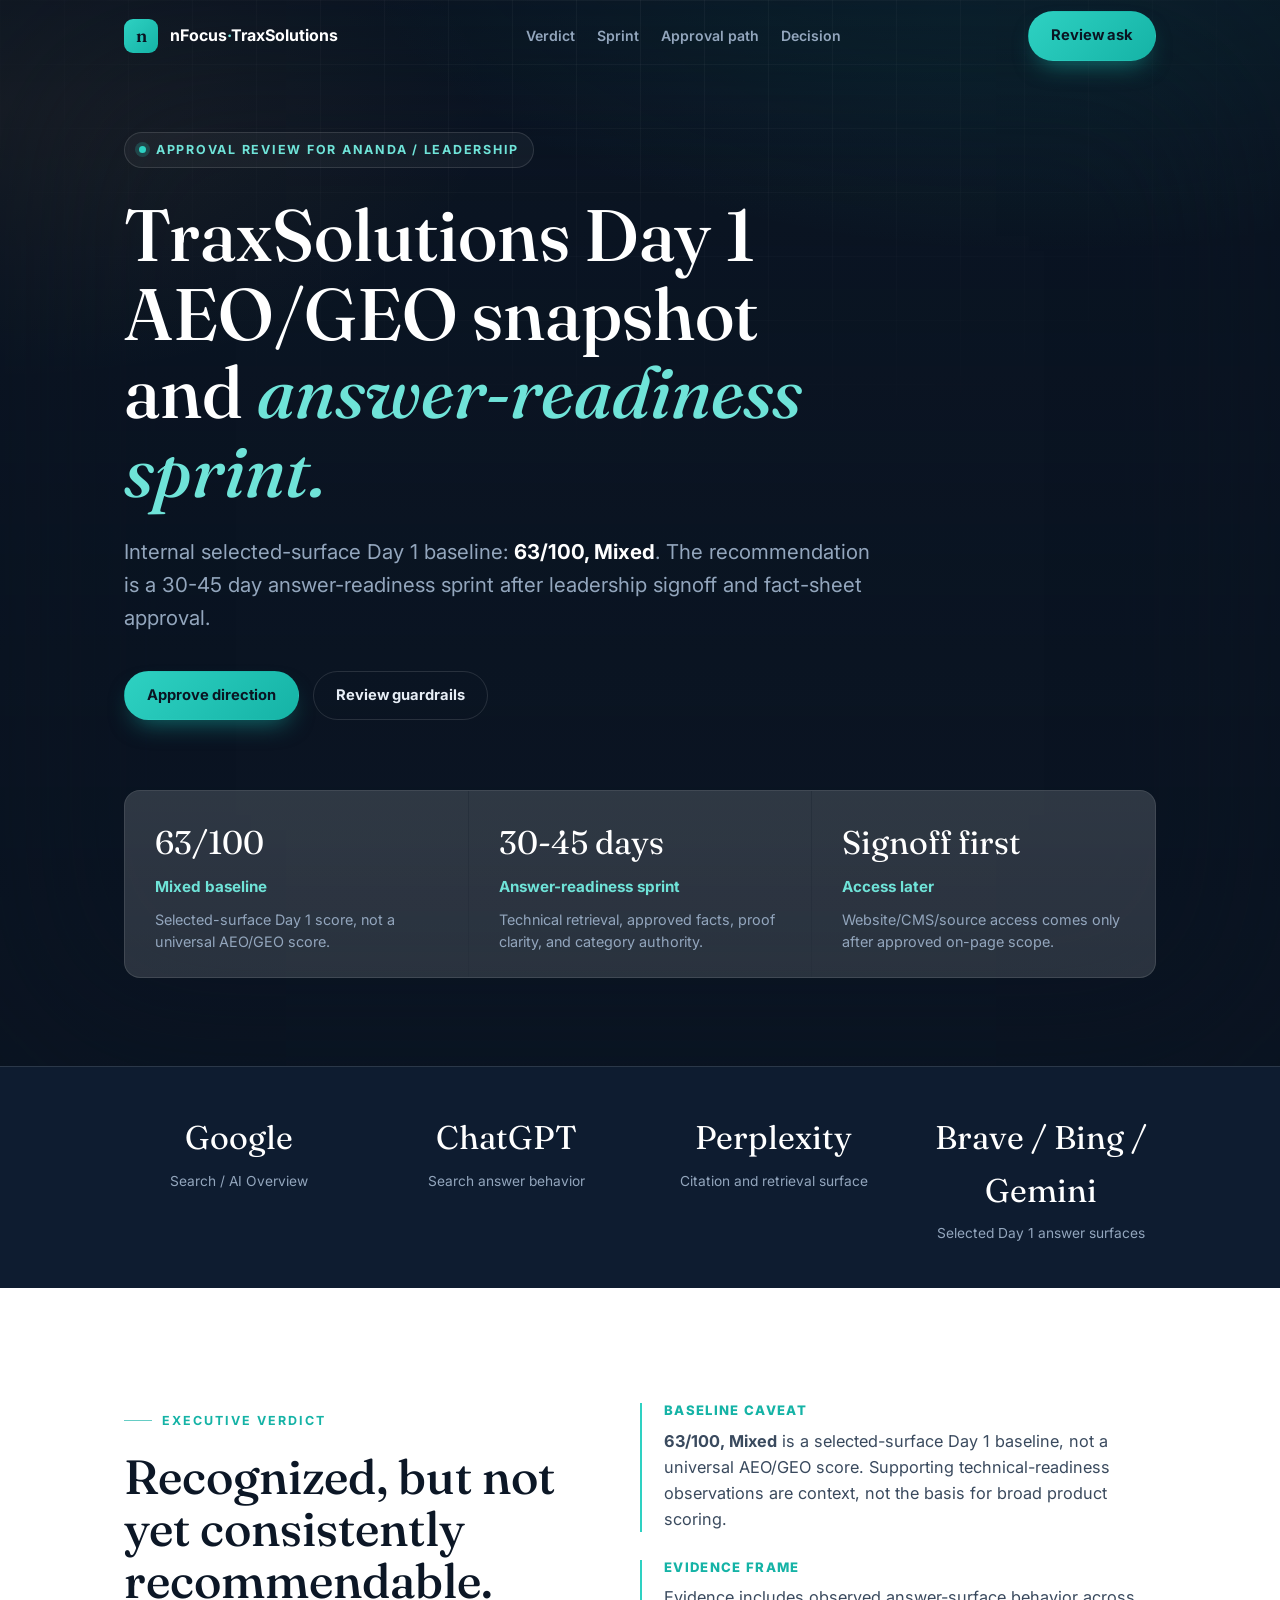
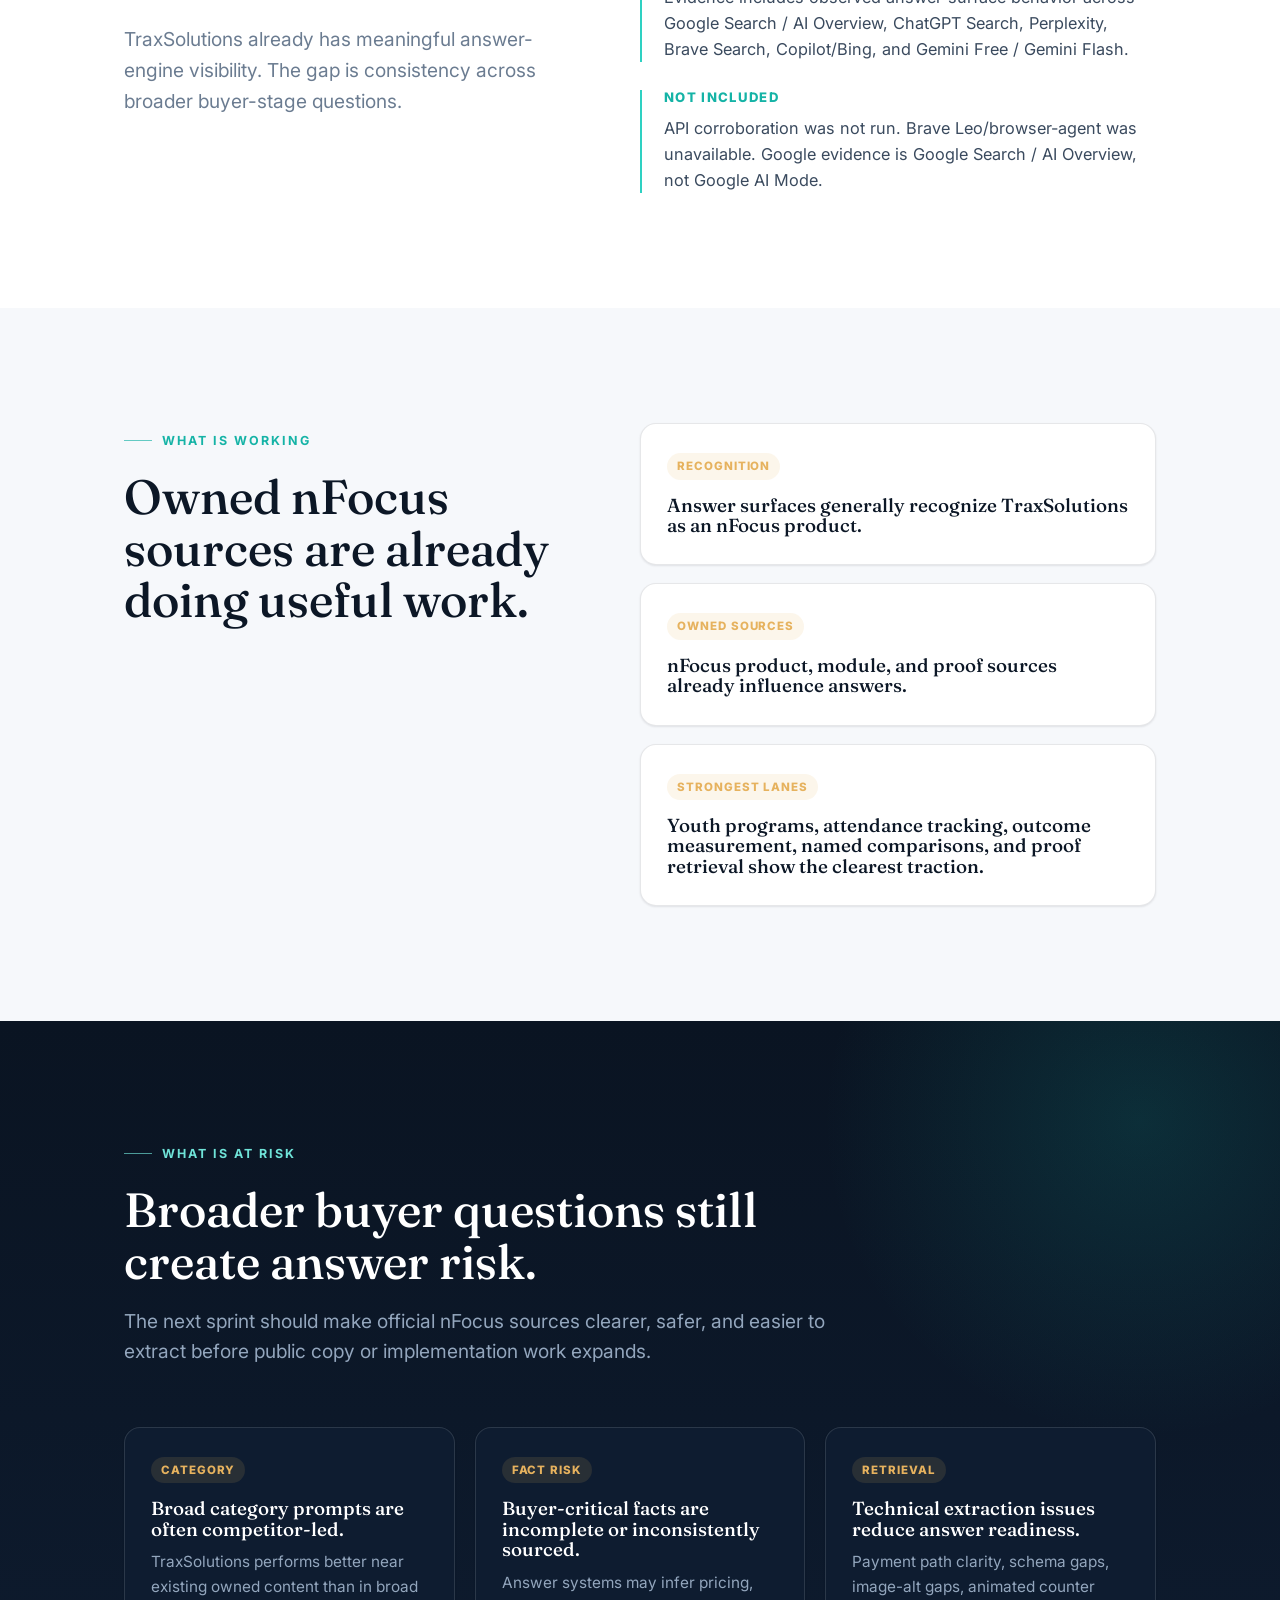
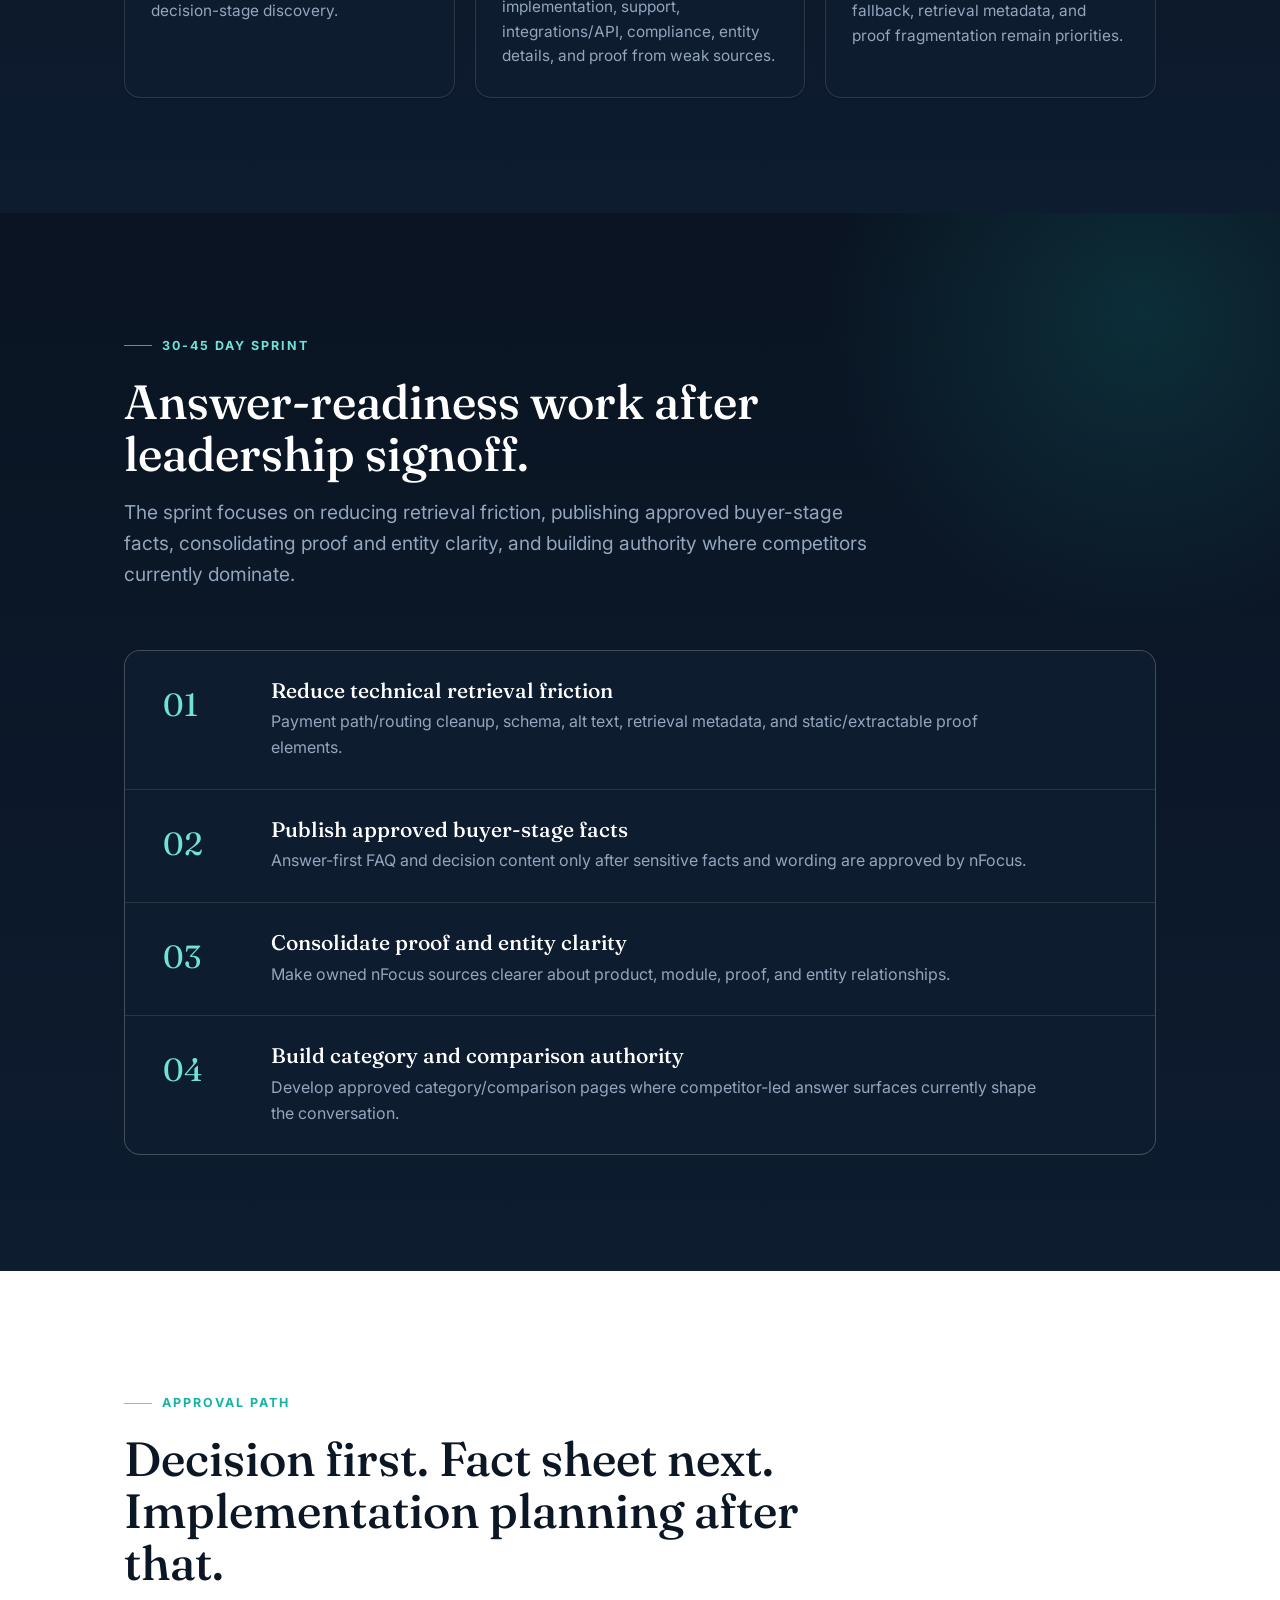
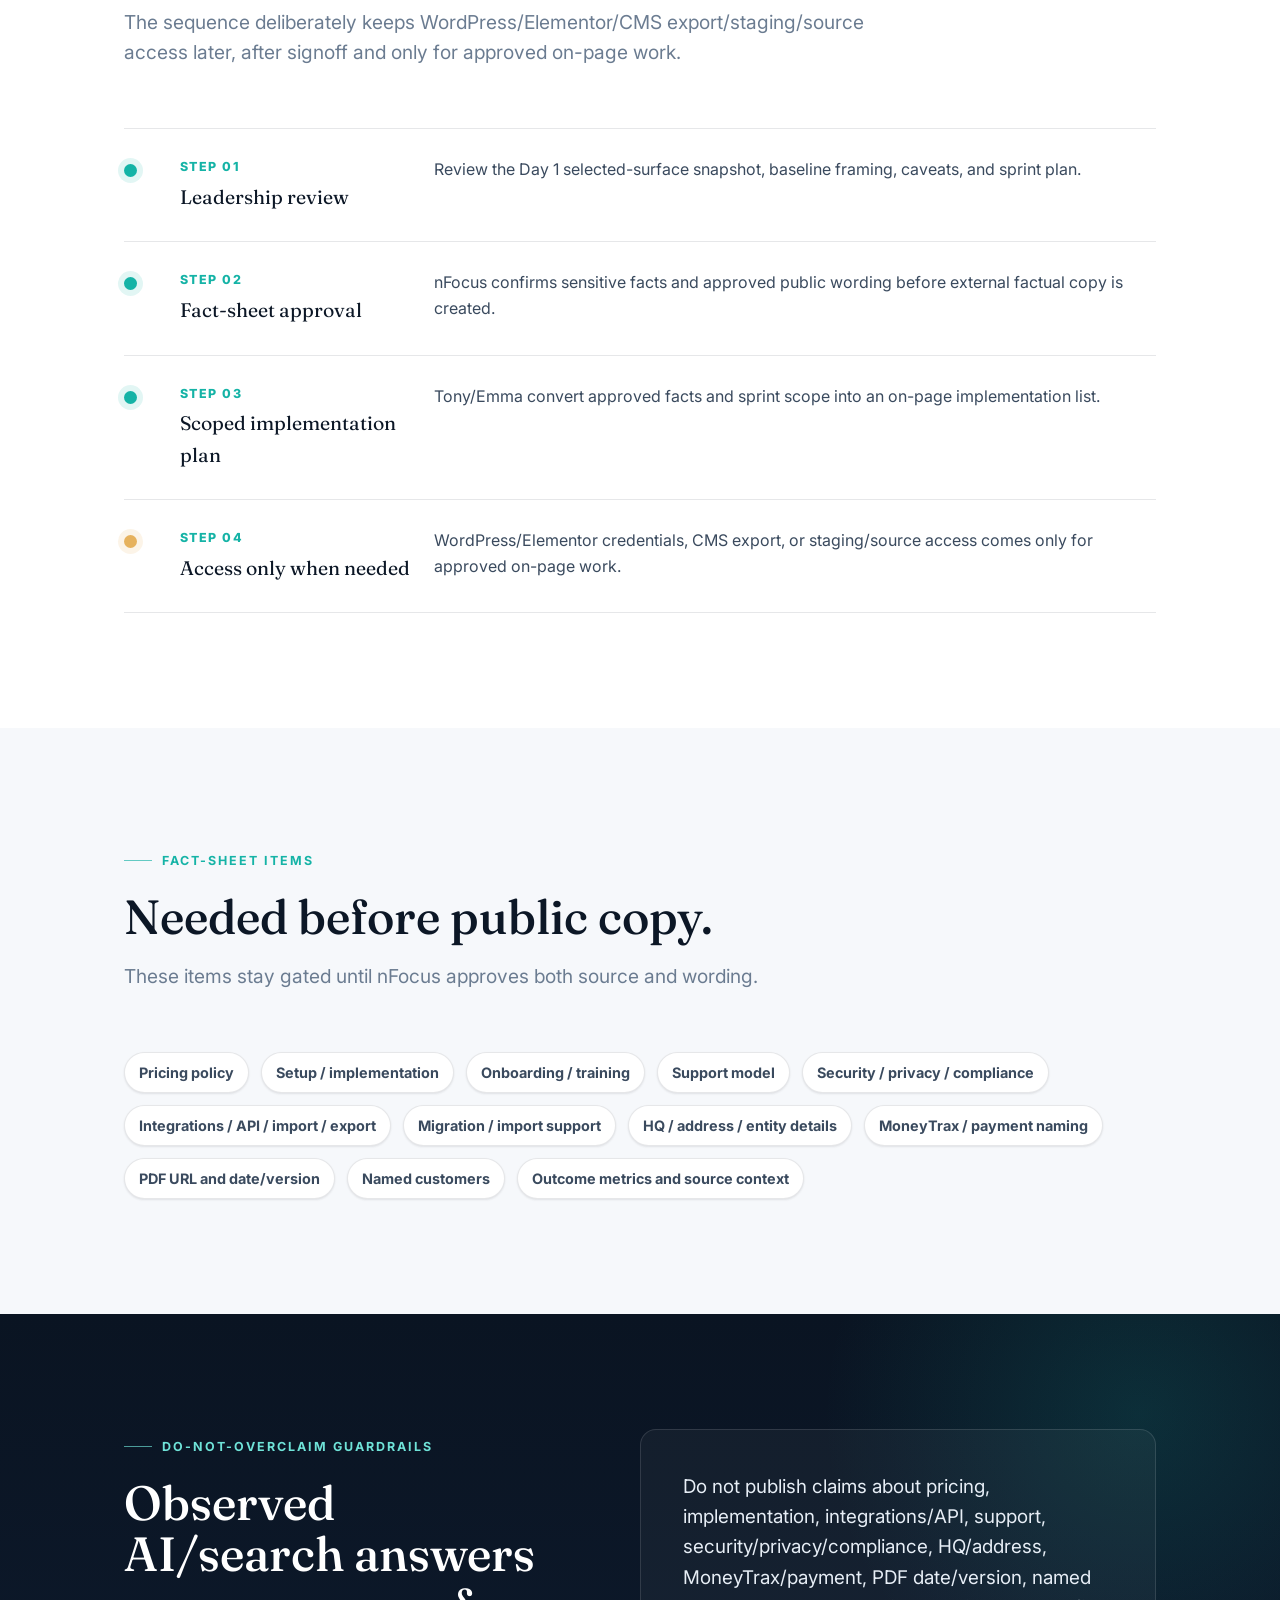
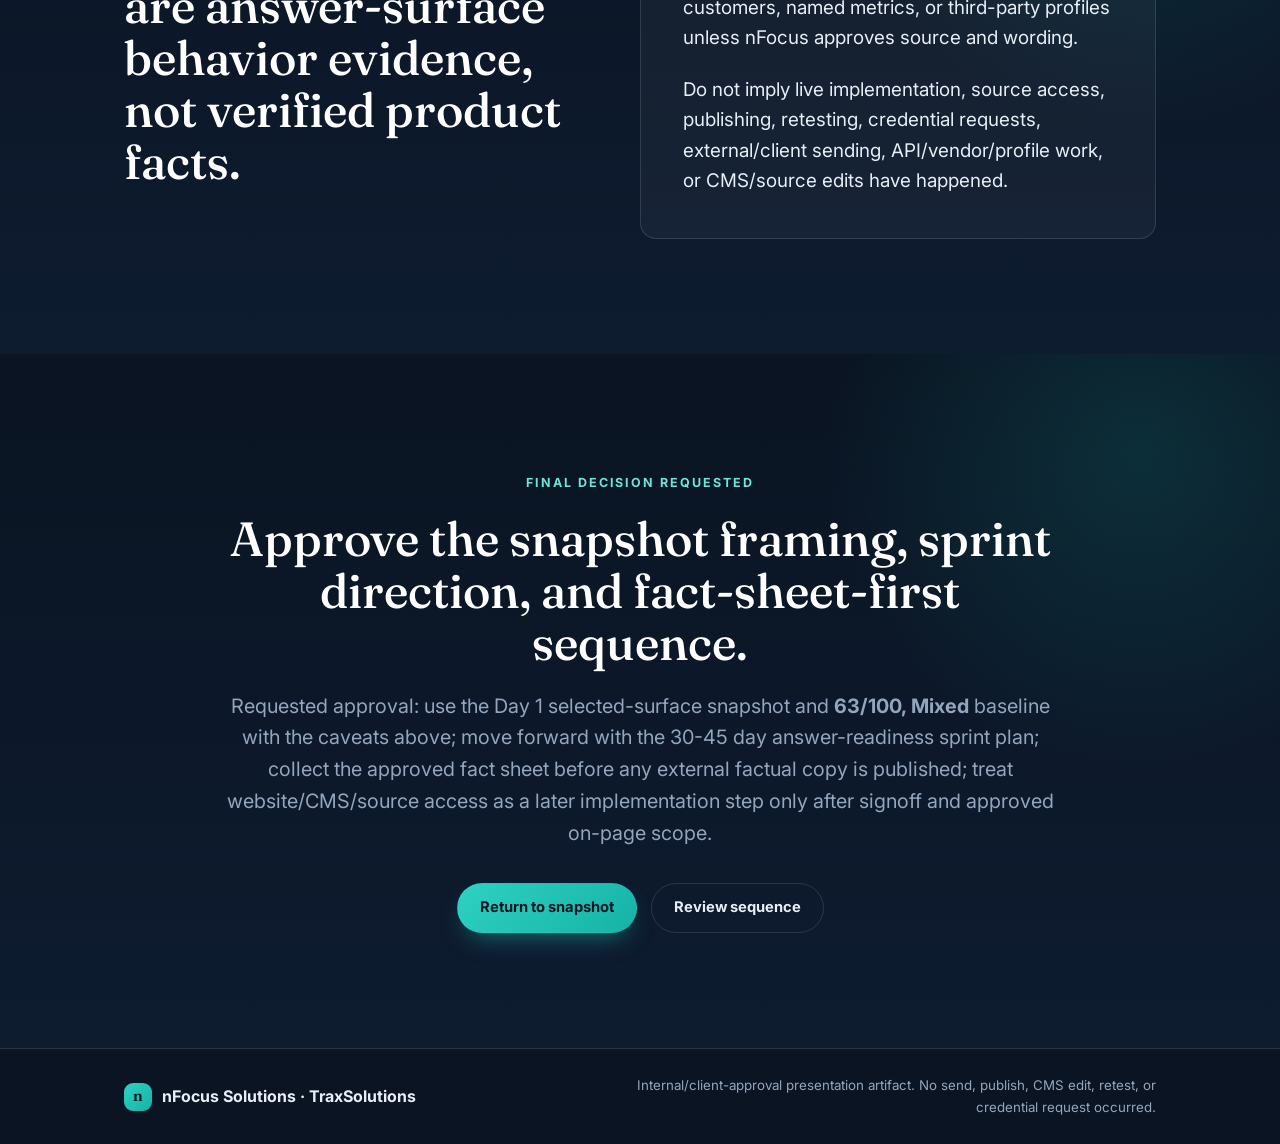
==== index.html @ 117315b7 "Add Ananda approval microsite" ====
<!DOCTYPE html>
<html lang="en">
<head>
  <meta charset="UTF-8" />
  <meta name="viewport" content="width=device-width, initial-scale=1.0" />
  <title>TraxSolutions Day 1 AEO/GEO Approval Review</title>
  <meta name="description" content="Internal approval microsite for the TraxSolutions Day 1 AEO/GEO selected-surface snapshot and 30-45 day answer-readiness sprint." />
  <link rel="icon" href="favicon.svg" type="image/svg+xml" />
  <link rel="preconnect" href="https://fonts.googleapis.com" />
  <link rel="preconnect" href="https://fonts.gstatic.com" crossorigin />
  <link href="https://fonts.googleapis.com/css2?family=Fraunces:ital,opsz,wght@0,9..144,400;0,9..144,500;1,9..144,400&family=Inter:wght@400;500;600;700&display=swap" rel="stylesheet" />
  <link rel="stylesheet" href="styles.css" />
</head>
<body>
  <header class="nav" id="nav">
    <div class="container nav__inner">
      <a class="brand" href="#top" aria-label="TraxSolutions approval review home">
        <span class="brand__mark">n</span>
        <span class="brand__name">nFocus<span>&middot;</span>TraxSolutions</span>
      </a>
      <nav class="nav__links" aria-label="Section navigation">
        <a href="#verdict">Verdict</a>
        <a href="#sprint">Sprint</a>
        <a href="#approval-path">Approval path</a>
        <a href="#decision">Decision</a>
      </nav>
      <a class="btn btn--primary" href="#decision">Review ask</a>
    </div>
  </header>

  <main id="top">
    <section class="hero" aria-labelledby="hero-title">
      <div class="hero__media" aria-hidden="true">
        <video class="hero__video" autoplay muted loop playsinline preload="metadata">
          <source src="Hero2.mp4" type="video/mp4" />
        </video>
        <div class="hero__overlay hero__overlay--dark"></div>
        <div class="hero__overlay hero__overlay--teal"></div>
        <div class="hero__overlay hero__overlay--vignette"></div>
        <div class="hero__overlay hero__overlay--grid"></div>
      </div>
      <div class="container hero__content">
        <div class="hero__eyebrow"><span class="hero__dot"></span> Approval review for Ananda / leadership</div>
        <h1 id="hero-title" class="hero__title">TraxSolutions Day 1 AEO/GEO snapshot and <em>answer-readiness sprint.</em></h1>
        <p class="hero__statement">Internal selected-surface Day 1 baseline: <strong>63/100, Mixed</strong>. The recommendation is a 30-45 day answer-readiness sprint after leadership signoff and fact-sheet approval.</p>
        <div class="hero__actions">
          <a class="btn btn--primary" href="#decision">Approve direction</a>
          <a class="btn btn--ghost" href="#guardrails">Review guardrails</a>
        </div>
        <div class="hero__outcomes" aria-label="First-viewport facts">
          <article class="outcome reveal">
            <div class="outcome__stat">63/100</div>
            <div class="outcome__label">Mixed baseline</div>
            <p class="outcome__note">Selected-surface Day 1 score, not a universal AEO/GEO score.</p>
          </article>
          <article class="outcome reveal">
            <div class="outcome__stat">30-45 days</div>
            <div class="outcome__label">Answer-readiness sprint</div>
            <p class="outcome__note">Technical retrieval, approved facts, proof clarity, and category authority.</p>
          </article>
          <article class="outcome reveal">
            <div class="outcome__stat">Signoff first</div>
            <div class="outcome__label">Access later</div>
            <p class="outcome__note">Website/CMS/source access comes only after approved on-page scope.</p>
          </article>
        </div>
      </div>
    </section>

    <section class="proof" aria-label="Observed evidence surfaces">
      <div class="container proof__inner">
        <div class="proof__item reveal">
          <div class="proof__value">Google</div>
          <div class="proof__label">Search / AI Overview</div>
        </div>
        <div class="proof__item reveal">
          <div class="proof__value">ChatGPT</div>
          <div class="proof__label">Search answer behavior</div>
        </div>
        <div class="proof__item reveal">
          <div class="proof__value">Perplexity</div>
          <div class="proof__label">Citation and retrieval surface</div>
        </div>
        <div class="proof__item reveal">
          <div class="proof__value">Brave / Bing / Gemini</div>
          <div class="proof__label">Selected Day 1 answer surfaces</div>
        </div>
      </div>
    </section>

    <section class="section summary" id="verdict" aria-labelledby="verdict-title">
      <div class="container summary__grid">
        <div class="section-head">
          <span class="eyebrow">Executive verdict</span>
          <h2 class="section-title" id="verdict-title">Recognized, but not yet consistently recommendable.</h2>
          <p class="section-lead">TraxSolutions already has meaningful answer-engine visibility. The gap is consistency across broader buyer-stage questions.</p>
        </div>
        <div class="summary__blocks">
          <article class="summary__block reveal">
            <h3>Baseline caveat</h3>
            <p><strong>63/100, Mixed</strong> is a selected-surface Day 1 baseline, not a universal AEO/GEO score. Supporting technical-readiness observations are context, not the basis for broad product scoring.</p>
          </article>
          <article class="summary__block reveal">
            <h3>Evidence frame</h3>
            <p>Evidence includes observed answer-surface behavior across Google Search / AI Overview, ChatGPT Search, Perplexity, Brave Search, Copilot/Bing, and Gemini Free / Gemini Flash.</p>
          </article>
          <article class="summary__block reveal">
            <h3>Not included</h3>
            <p>API corroboration was not run. Brave Leo/browser-agent was unavailable. Google evidence is Google Search / AI Overview, not Google AI Mode.</p>
          </article>
        </div>
      </div>
    </section>

    <section class="section split" aria-labelledby="working-title">
      <div class="container split__grid">
        <div>
          <span class="eyebrow">What is working</span>
          <h2 class="section-title" id="working-title">Owned nFocus sources are already doing useful work.</h2>
        </div>
        <div class="card-list">
          <article class="feature reveal">
            <span class="feature__tag">Recognition</span>
            <h3>Answer surfaces generally recognize TraxSolutions as an nFocus product.</h3>
          </article>
          <article class="feature reveal">
            <span class="feature__tag">Owned sources</span>
            <h3>nFocus product, module, and proof sources already influence answers.</h3>
          </article>
          <article class="feature reveal">
            <span class="feature__tag">Strongest lanes</span>
            <h3>Youth programs, attendance tracking, outcome measurement, named comparisons, and proof retrieval show the clearest traction.</h3>
          </article>
        </div>
      </div>
    </section>

    <section class="section risk" aria-labelledby="risk-title">
      <div class="container">
        <div class="section-head">
          <span class="eyebrow">What is at risk</span>
          <h2 class="section-title" id="risk-title">Broader buyer questions still create answer risk.</h2>
          <p class="section-lead">The next sprint should make official nFocus sources clearer, safer, and easier to extract before public copy or implementation work expands.</p>
        </div>
        <div class="issues">
          <article class="issue reveal"><span class="issue__tag">Category</span><h3>Broad category prompts are often competitor-led.</h3><p>TraxSolutions performs better near existing owned content than in broad decision-stage discovery.</p></article>
          <article class="issue reveal"><span class="issue__tag">Fact risk</span><h3>Buyer-critical facts are incomplete or inconsistently sourced.</h3><p>Answer systems may infer pricing, implementation, support, integrations/API, compliance, entity details, and proof from weak sources.</p></article>
          <article class="issue reveal"><span class="issue__tag">Retrieval</span><h3>Technical extraction issues reduce answer readiness.</h3><p>Payment path clarity, schema gaps, image-alt gaps, animated counter fallback, retrieval metadata, and proof fragmentation remain priorities.</p></article>
        </div>
      </div>
    </section>

    <section class="section sprint" id="sprint" aria-labelledby="sprint-title">
      <div class="container">
        <div class="section-head">
          <span class="eyebrow">30-45 day sprint</span>
          <h2 class="section-title" id="sprint-title">Answer-readiness work after leadership signoff.</h2>
          <p class="section-lead">The sprint focuses on reducing retrieval friction, publishing approved buyer-stage facts, consolidating proof and entity clarity, and building authority where competitors currently dominate.</p>
        </div>
        <div class="streams">
          <article class="stream reveal"><div class="stream__num">01</div><div><h3>Reduce technical retrieval friction</h3><p>Payment path/routing cleanup, schema, alt text, retrieval metadata, and static/extractable proof elements.</p></div></article>
          <article class="stream reveal"><div class="stream__num">02</div><div><h3>Publish approved buyer-stage facts</h3><p>Answer-first FAQ and decision content only after sensitive facts and wording are approved by nFocus.</p></div></article>
          <article class="stream reveal"><div class="stream__num">03</div><div><h3>Consolidate proof and entity clarity</h3><p>Make owned nFocus sources clearer about product, module, proof, and entity relationships.</p></div></article>
          <article class="stream reveal"><div class="stream__num">04</div><div><h3>Build category and comparison authority</h3><p>Develop approved category/comparison pages where competitor-led answer surfaces currently shape the conversation.</p></div></article>
        </div>
      </div>
    </section>

    <section class="section timeline" id="approval-path" aria-labelledby="path-title">
      <div class="container">
        <div class="section-head">
          <span class="eyebrow">Approval path</span>
          <h2 class="section-title" id="path-title">Decision first. Fact sheet next. Implementation planning after that.</h2>
          <p class="section-lead">The sequence deliberately keeps WordPress/Elementor/CMS export/staging/source access later, after signoff and only for approved on-page work.</p>
        </div>
        <div class="roadmap">
          <article class="milestone reveal"><div class="milestone__node"></div><div><div class="milestone__week">Step 01</div><div class="milestone__phase">Leadership review</div></div><p class="milestone__summary">Review the Day 1 selected-surface snapshot, baseline framing, caveats, and sprint plan.</p></article>
          <article class="milestone reveal"><div class="milestone__node"></div><div><div class="milestone__week">Step 02</div><div class="milestone__phase">Fact-sheet approval</div></div><p class="milestone__summary">nFocus confirms sensitive facts and approved public wording before external factual copy is created.</p></article>
          <article class="milestone reveal"><div class="milestone__node"></div><div><div class="milestone__week">Step 03</div><div class="milestone__phase">Scoped implementation plan</div></div><p class="milestone__summary">Tony/Emma convert approved facts and sprint scope into an on-page implementation list.</p></article>
          <article class="milestone reveal milestone--review"><div class="milestone__node"></div><div><div class="milestone__week">Step 04</div><div class="milestone__phase">Access only when needed</div></div><p class="milestone__summary">WordPress/Elementor credentials, CMS export, or staging/source access comes only for approved on-page work.</p></article>
        </div>
      </div>
    </section>

    <section class="section facts" aria-labelledby="facts-title">
      <div class="container">
        <div class="section-head">
          <span class="eyebrow">Fact-sheet items</span>
          <h2 class="section-title" id="facts-title">Needed before public copy.</h2>
          <p class="section-lead">These items stay gated until nFocus approves both source and wording.</p>
        </div>
        <div class="chips" aria-label="Fact-sheet items needed">
          <span>Pricing policy</span><span>Setup / implementation</span><span>Onboarding / training</span><span>Support model</span><span>Security / privacy / compliance</span><span>Integrations / API / import / export</span><span>Migration / import support</span><span>HQ / address / entity details</span><span>MoneyTrax / payment naming</span><span>PDF URL and date/version</span><span>Named customers</span><span>Outcome metrics and source context</span>
        </div>
      </div>
    </section>

    <section class="section guardrails" id="guardrails" aria-labelledby="guardrails-title">
      <div class="container guardrails__grid">
        <div>
          <span class="eyebrow">Do-not-overclaim guardrails</span>
          <h2 class="section-title" id="guardrails-title">Observed AI/search answers are answer-surface behavior evidence, not verified product facts.</h2>
        </div>
        <div class="guardrail-panel reveal">
          <p>Do not publish claims about pricing, implementation, integrations/API, support, security/privacy/compliance, HQ/address, MoneyTrax/payment, PDF date/version, named customers, named metrics, or third-party profiles unless nFocus approves source and wording.</p>
          <p>Do not imply live implementation, source access, publishing, retesting, credential requests, external/client sending, API/vendor/profile work, or CMS/source edits have happened.</p>
        </div>
      </div>
    </section>

    <section class="section decision" id="decision" aria-labelledby="decision-title">
      <div class="container decision__inner">
        <span class="eyebrow">Final decision requested</span>
        <h2 class="section-title" id="decision-title">Approve the snapshot framing, sprint direction, and fact-sheet-first sequence.</h2>
        <p class="next__lead">Requested approval: use the Day 1 selected-surface snapshot and <strong>63/100, Mixed</strong> baseline with the caveats above; move forward with the 30-45 day answer-readiness sprint plan; collect the approved fact sheet before any external factual copy is published; treat website/CMS/source access as a later implementation step only after signoff and approved on-page scope.</p>
        <div class="decision__actions">
          <a class="btn btn--primary" href="#top">Return to snapshot</a>
          <a class="btn btn--ghost" href="#approval-path">Review sequence</a>
        </div>
      </div>
    </section>
  </main>

  <footer class="footer">
    <div class="container footer__inner">
      <div class="footer__brand"><span class="brand__mark">n</span> nFocus Solutions &middot; TraxSolutions</div>
      <small>Internal/client-approval presentation artifact. No send, publish, CMS edit, retest, or credential request occurred.</small>
    </div>
  </footer>

  <script src="app.js"></script>
</body>
</html>
---- styles.css ----
:root {
  --ink-900: #0a1422;
  --ink-800: #0e1c30;
  --ink-700: #14263d;
  --ink-600: #1d3450;
  --paper: #f6f8fb;
  --paper-2: #eef2f7;
  --white: #ffffff;
  --teal-500: #15b3a6;
  --teal-400: #2ed1c2;
  --teal-300: #6fe3d8;
  --gold-500: #e6b25e;
  --gold-400: #f2c879;
  --text-strong: #0c1726;
  --text-body: #3a4a5e;
  --text-muted: #6b7c91;
  --text-on-dark: #e7eef6;
  --text-on-dark-muted: #93a6bd;
  --line: rgba(12, 23, 38, 0.10);
  --line-dark: rgba(255, 255, 255, 0.12);
  --shadow-sm: 0 1px 2px rgba(10, 20, 34, 0.06), 0 1px 3px rgba(10, 20, 34, 0.04);
  --shadow-md: 0 10px 30px -12px rgba(10, 20, 34, 0.18);
  --shadow-lg: 0 30px 60px -24px rgba(10, 20, 34, 0.35);
  --radius-sm: 10px;
  --radius: 16px;
  --radius-lg: 24px;
  --maxw: 1160px;
  --gutter: clamp(20px, 5vw, 64px);
  --font-display: "Fraunces", Georgia, "Times New Roman", serif;
  --font-sans: "Inter", -apple-system, BlinkMacSystemFont, "Segoe UI", Roboto, sans-serif;
  --ease: cubic-bezier(0.22, 1, 0.36, 1);
}

*, *::before, *::after { box-sizing: border-box; }
html { scroll-behavior: smooth; scroll-padding-top: 88px; }
body {
  margin: 0;
  font-family: var(--font-sans);
  color: var(--text-body);
  background: var(--paper);
  line-height: 1.6;
  -webkit-font-smoothing: antialiased;
  text-rendering: optimizeLegibility;
}
h1, h2, h3, h4 {
  font-family: var(--font-display);
  color: var(--text-strong);
  font-weight: 500;
  line-height: 1.08;
  letter-spacing: 0;
  margin: 0;
}
p { margin: 0; }
a { color: inherit; text-decoration: none; }
strong { color: inherit; font-weight: 700; }

.container {
  width: 100%;
  max-width: var(--maxw);
  margin-inline: auto;
  padding-inline: var(--gutter);
}
.section { padding-block: clamp(64px, 9vw, 128px); }
.section-head { max-width: 760px; margin-bottom: clamp(34px, 5vw, 60px); }
.eyebrow {
  display: inline-flex;
  align-items: center;
  gap: 10px;
  font-size: 0.78rem;
  font-weight: 700;
  letter-spacing: 0.16em;
  text-transform: uppercase;
  color: var(--teal-500);
  margin-bottom: 20px;
}
.eyebrow::before {
  content: "";
  width: 28px;
  height: 1px;
  background: var(--teal-500);
  opacity: 0.65;
}
.section-title { font-size: clamp(1.9rem, 4vw, 3rem); }
.section-lead {
  margin-top: 18px;
  font-size: clamp(1.05rem, 1.6vw, 1.2rem);
  color: var(--text-muted);
  max-width: 62ch;
}

.nav {
  position: fixed;
  inset: 0 0 auto 0;
  z-index: 50;
  background: rgba(10, 20, 34, 0);
  border-bottom: 1px solid transparent;
  transition: background 0.4s var(--ease), backdrop-filter 0.4s var(--ease), border-color 0.4s var(--ease);
}
.nav.is-scrolled {
  background: rgba(10, 20, 34, 0.84);
  backdrop-filter: saturate(150%) blur(14px);
  border-bottom-color: var(--line-dark);
}
.nav__inner {
  display: flex;
  align-items: center;
  justify-content: space-between;
  height: 72px;
  gap: 20px;
}
.brand { display: flex; align-items: center; gap: 12px; color: var(--white); font-weight: 700; }
.brand__mark {
  display: grid;
  place-items: center;
  width: 34px;
  height: 34px;
  border-radius: 9px;
  background: linear-gradient(135deg, var(--teal-400), var(--teal-500));
  color: var(--ink-900);
  font-family: var(--font-display);
  font-weight: 600;
  font-size: 1.1rem;
}
.brand__name { font-size: 1rem; }
.brand__name span { color: var(--teal-300); }
.nav__links { display: flex; gap: 22px; align-items: center; }
.nav__links a {
  color: var(--text-on-dark-muted);
  font-size: 0.88rem;
  font-weight: 600;
  white-space: nowrap;
  transition: color 0.2s var(--ease);
}
.nav__links a:hover { color: var(--white); }

.btn {
  display: inline-flex;
  align-items: center;
  justify-content: center;
  gap: 10px;
  min-height: 44px;
  padding: 12px 22px;
  border-radius: 999px;
  font-size: 0.92rem;
  font-weight: 700;
  border: 1px solid transparent;
  transition: transform 0.25s var(--ease), background 0.25s var(--ease), border-color 0.25s var(--ease), box-shadow 0.25s var(--ease);
  white-space: nowrap;
}
.btn:hover { transform: translateY(-2px); }
.btn--primary {
  background: linear-gradient(135deg, var(--teal-400), var(--teal-500));
  color: var(--ink-900);
  box-shadow: 0 12px 24px -10px rgba(21, 179, 166, 0.6);
}
.btn--ghost {
  background: transparent;
  color: var(--text-on-dark);
  border-color: var(--line-dark);
}
.btn--ghost:hover { border-color: rgba(255, 255, 255, 0.4); background: rgba(255, 255, 255, 0.04); }

.hero {
  position: relative;
  min-height: 94vh;
  background: var(--ink-900);
  color: var(--text-on-dark);
  overflow: hidden;
  padding-top: 132px;
  padding-bottom: clamp(52px, 8vw, 88px);
  isolation: isolate;
}
.hero__media { position: absolute; inset: 0; z-index: 0; overflow: hidden; }
.hero__video {
  width: 100%;
  height: 100%;
  object-fit: cover;
  object-position: center;
  filter: blur(2px) brightness(0.58) saturate(0.82);
  transform: scale(1.04);
}
.hero__overlay { position: absolute; inset: 0; pointer-events: none; }
.hero__overlay--dark {
  background:
    linear-gradient(180deg, rgba(10, 20, 34, 0.78) 0%, rgba(10, 20, 34, 0.62) 42%, rgba(10, 20, 34, 0.86) 100%),
    radial-gradient(ellipse 85% 65% at 50% 35%, rgba(10, 20, 34, 0.12), rgba(10, 20, 34, 0.72));
}
.hero__overlay--teal {
  background:
    radial-gradient(1200px 600px at 82% -10%, rgba(21, 179, 166, 0.15), transparent 60%),
    radial-gradient(900px 500px at 0% 10%, rgba(230, 178, 94, 0.08), transparent 55%);
}
.hero__overlay--vignette { box-shadow: inset 0 0 160px 60px rgba(10, 20, 34, 0.45); }
.hero__overlay--grid {
  background-image: linear-gradient(var(--line-dark) 1px, transparent 1px), linear-gradient(90deg, var(--line-dark) 1px, transparent 1px);
  background-size: 64px 64px;
  -webkit-mask-image: radial-gradient(80% 60% at 50% 0%, #000 0%, transparent 75%);
  mask-image: radial-gradient(80% 60% at 50% 0%, #000 0%, transparent 75%);
  opacity: 0.35;
}
.hero__content { position: relative; z-index: 1; }
.hero__eyebrow {
  display: inline-flex;
  align-items: center;
  gap: 10px;
  padding: 7px 14px;
  border-radius: 999px;
  border: 1px solid var(--line-dark);
  background: rgba(255, 255, 255, 0.04);
  font-size: 0.78rem;
  font-weight: 700;
  letter-spacing: 0.14em;
  text-transform: uppercase;
  color: var(--teal-300);
}
.hero__dot {
  width: 7px;
  height: 7px;
  border-radius: 50%;
  background: var(--teal-400);
  box-shadow: 0 0 0 4px rgba(46, 209, 194, 0.2);
}
.hero__title {
  margin-top: 28px;
  color: var(--white);
  font-size: clamp(2.4rem, 6vw, 4.55rem);
  max-width: 15ch;
}
.hero__title em { font-style: italic; color: var(--teal-300); }
.hero__statement {
  margin-top: 26px;
  max-width: 58ch;
  font-size: clamp(1.05rem, 1.7vw, 1.28rem);
  color: var(--text-on-dark-muted);
}
.hero__statement strong { color: var(--white); }
.hero__actions { margin-top: 36px; display: flex; flex-wrap: wrap; gap: 14px; }
.hero__outcomes {
  margin-top: clamp(46px, 6vw, 70px);
  display: grid;
  grid-template-columns: repeat(3, 1fr);
  gap: 1px;
  background: var(--line-dark);
  border: 1px solid var(--line-dark);
  border-radius: var(--radius);
  overflow: hidden;
}
.outcome {
  background: linear-gradient(180deg, rgba(255, 255, 255, 0.04), rgba(255, 255, 255, 0.01));
  padding: 25px clamp(20px, 2.4vw, 30px);
}
.outcome__stat { font-family: var(--font-display); font-size: clamp(1.55rem, 2.6vw, 2.05rem); color: var(--white); }
.outcome__label { margin-top: 6px; color: var(--teal-300); font-weight: 700; font-size: 0.95rem; }
.outcome__note { margin-top: 10px; color: var(--text-on-dark-muted); font-size: 0.9rem; line-height: 1.5; }

.proof {
  background: var(--ink-800);
  border-top: 1px solid var(--line-dark);
  padding-block: clamp(28px, 4vw, 44px);
  color: var(--text-on-dark);
}
.proof__inner { display: grid; grid-template-columns: repeat(4, 1fr); gap: clamp(16px, 3vw, 40px); }
.proof__item { text-align: center; }
.proof__value { font-family: var(--font-display); font-size: clamp(1.35rem, 2.8vw, 2.05rem); color: var(--white); }
.proof__label { margin-top: 6px; font-size: 0.86rem; color: var(--text-on-dark-muted); }

.summary { background: var(--white); }
.summary__grid, .split__grid, .guardrails__grid {
  display: grid;
  grid-template-columns: 0.92fr 1.08fr;
  gap: clamp(36px, 6vw, 80px);
  align-items: start;
}
.summary__blocks { display: grid; gap: 28px; }
.summary__block { padding-left: 22px; border-left: 2px solid var(--teal-400); }
.summary__block h3 {
  font-family: var(--font-sans);
  font-size: 0.82rem;
  font-weight: 800;
  letter-spacing: 0.1em;
  text-transform: uppercase;
  color: var(--teal-500);
  margin-bottom: 10px;
}
.summary__block p { font-size: 1.02rem; color: var(--text-body); }

.split { background: var(--paper); }
.card-list { display: grid; gap: 18px; }
.feature, .issue {
  background: var(--white);
  border: 1px solid var(--line);
  border-radius: var(--radius);
  padding: 28px 26px;
  box-shadow: var(--shadow-sm);
}
.feature__tag, .issue__tag {
  display: inline-block;
  font-size: 0.72rem;
  font-weight: 800;
  letter-spacing: 0.08em;
  text-transform: uppercase;
  color: var(--gold-500);
  background: rgba(230, 178, 94, 0.12);
  padding: 4px 10px;
  border-radius: 999px;
  margin-bottom: 16px;
}
.feature h3, .issue h3 { font-size: 1.18rem; }
.issue p { margin-top: 10px; font-size: 0.96rem; }

.risk, .sprint, .guardrails, .decision {
  background: linear-gradient(180deg, var(--ink-900), var(--ink-800));
  color: var(--text-on-dark);
  position: relative;
  overflow: hidden;
}
.risk::before, .sprint::before, .guardrails::before, .decision::before {
  content: "";
  position: absolute;
  width: 640px;
  height: 640px;
  right: -180px;
  top: -220px;
  background: radial-gradient(circle, rgba(21, 179, 166, 0.16), transparent 70%);
  pointer-events: none;
}
.risk > .container, .sprint > .container, .guardrails > .container, .decision > .container { position: relative; z-index: 1; }
.risk .section-title, .sprint .section-title, .guardrails .section-title, .decision .section-title { color: var(--white); }
.risk .section-lead, .sprint .section-lead { color: var(--text-on-dark-muted); }
.risk .eyebrow, .sprint .eyebrow, .guardrails .eyebrow, .decision .eyebrow { color: var(--teal-300); }
.risk .eyebrow::before, .sprint .eyebrow::before, .guardrails .eyebrow::before, .decision .eyebrow::before { background: var(--teal-300); }
.issues { display: grid; grid-template-columns: repeat(3, 1fr); gap: 20px; }
.risk .issue { background: var(--ink-800); border-color: var(--line-dark); }
.risk .issue h3 { color: var(--white); }
.risk .issue p { color: var(--text-on-dark-muted); }

.streams {
  display: grid;
  gap: 1px;
  background: var(--line-dark);
  border: 1px solid var(--line-dark);
  border-radius: var(--radius);
  overflow: hidden;
}
.stream {
  display: grid;
  grid-template-columns: 84px 1fr;
  gap: 24px;
  background: var(--ink-800);
  padding: 28px clamp(22px, 3vw, 38px);
}
.stream__num {
  font-family: var(--font-display);
  font-size: 2rem;
  color: var(--teal-300);
}
.stream h3 { color: var(--white); font-size: 1.32rem; margin-bottom: 8px; }
.stream p { color: var(--text-on-dark-muted); max-width: 78ch; }

.timeline { background: var(--white); }
.roadmap {
  position: relative;
  display: grid;
  gap: 0;
  border-top: 1px solid var(--line);
}
.milestone {
  display: grid;
  grid-template-columns: 32px 230px 1fr;
  gap: 24px;
  padding: 28px 0;
  border-bottom: 1px solid var(--line);
  align-items: start;
}
.milestone__node {
  width: 13px;
  height: 13px;
  margin-top: 7px;
  border-radius: 50%;
  background: var(--teal-500);
  box-shadow: 0 0 0 6px rgba(21, 179, 166, 0.12);
}
.milestone__week {
  font-size: 0.78rem;
  font-weight: 800;
  letter-spacing: 0.12em;
  text-transform: uppercase;
  color: var(--teal-500);
}
.milestone__phase { margin-top: 5px; font-family: var(--font-display); font-size: 1.22rem; color: var(--text-strong); }
.milestone__summary { color: var(--text-body); font-size: 1rem; }
.milestone--review .milestone__node { background: var(--gold-500); box-shadow: 0 0 0 6px rgba(230, 178, 94, 0.14); }

.facts { background: var(--paper); }
.chips { display: flex; flex-wrap: wrap; gap: 12px; }
.chips span {
  display: inline-flex;
  align-items: center;
  min-height: 38px;
  padding: 8px 14px;
  border-radius: 999px;
  background: var(--white);
  border: 1px solid var(--line);
  color: var(--text-body);
  font-size: 0.9rem;
  font-weight: 700;
  box-shadow: var(--shadow-sm);
}

.guardrail-panel {
  border: 1px solid var(--line-dark);
  border-radius: var(--radius);
  background: rgba(255, 255, 255, 0.04);
  padding: clamp(26px, 4vw, 42px);
  display: grid;
  gap: 22px;
}
.guardrail-panel p { color: var(--text-on-dark); font-size: clamp(1.04rem, 1.5vw, 1.18rem); }

.decision { text-align: center; }
.decision__inner { max-width: 980px; }
.decision .eyebrow { justify-content: center; }
.decision .eyebrow::before { display: none; }
.next__lead {
  margin: 22px auto 0;
  max-width: 72ch;
  color: var(--text-on-dark-muted);
  font-size: clamp(1.05rem, 1.7vw, 1.24rem);
}
.decision__actions { margin-top: 34px; display: flex; justify-content: center; flex-wrap: wrap; gap: 14px; }

.footer { background: var(--ink-900); border-top: 1px solid var(--line-dark); color: var(--text-on-dark-muted); padding-block: 26px; }
.footer__inner { display: flex; align-items: center; justify-content: space-between; gap: 18px; }
.footer__brand { display: flex; align-items: center; gap: 10px; color: var(--text-on-dark); font-weight: 700; }
.footer .brand__mark { width: 28px; height: 28px; font-size: 0.95rem; }
.footer small { max-width: 560px; text-align: right; }

.reveal {
  opacity: 0;
  transform: translateY(16px);
  transition: opacity 0.6s var(--ease), transform 0.6s var(--ease);
}
.reveal.is-visible { opacity: 1; transform: translateY(0); }

@media (max-width: 980px) {
  .nav__links { display: none; }
  .issues { grid-template-columns: 1fr; }
  .summary__grid, .split__grid, .guardrails__grid { grid-template-columns: 1fr; gap: 34px; }
}
@media (max-width: 760px) {
  .hero { min-height: auto; padding-top: 112px; }
  .hero__outcomes, .proof__inner { grid-template-columns: 1fr; }
  .hero__video { filter: blur(3px) brightness(0.54) saturate(0.78); }
  .stream { grid-template-columns: 1fr; gap: 10px; }
  .milestone { grid-template-columns: 24px 1fr; gap: 16px; }
  .milestone__summary { grid-column: 2; }
  .footer__inner { display: grid; }
  .footer small { text-align: left; }
}
@media (max-width: 520px) {
  .nav__inner { height: 64px; }
  .brand__name { font-size: 0.9rem; }
  .nav .btn { display: none; }
  .hero__eyebrow { font-size: 0.68rem; letter-spacing: 0.1em; }
  .hero__actions .btn { width: 100%; }
  .outcome { padding: 22px; }
  .feature, .issue { padding: 24px 22px; }
  .chips span { width: 100%; justify-content: center; text-align: center; }
}
@media (prefers-reduced-motion: reduce) {
  html { scroll-behavior: auto; }
  *, *::before, *::after { animation-duration: 0.001ms !important; transition-duration: 0.001ms !important; }
  .hero__video { display: none; }
  .reveal { opacity: 1; transform: none; }
}
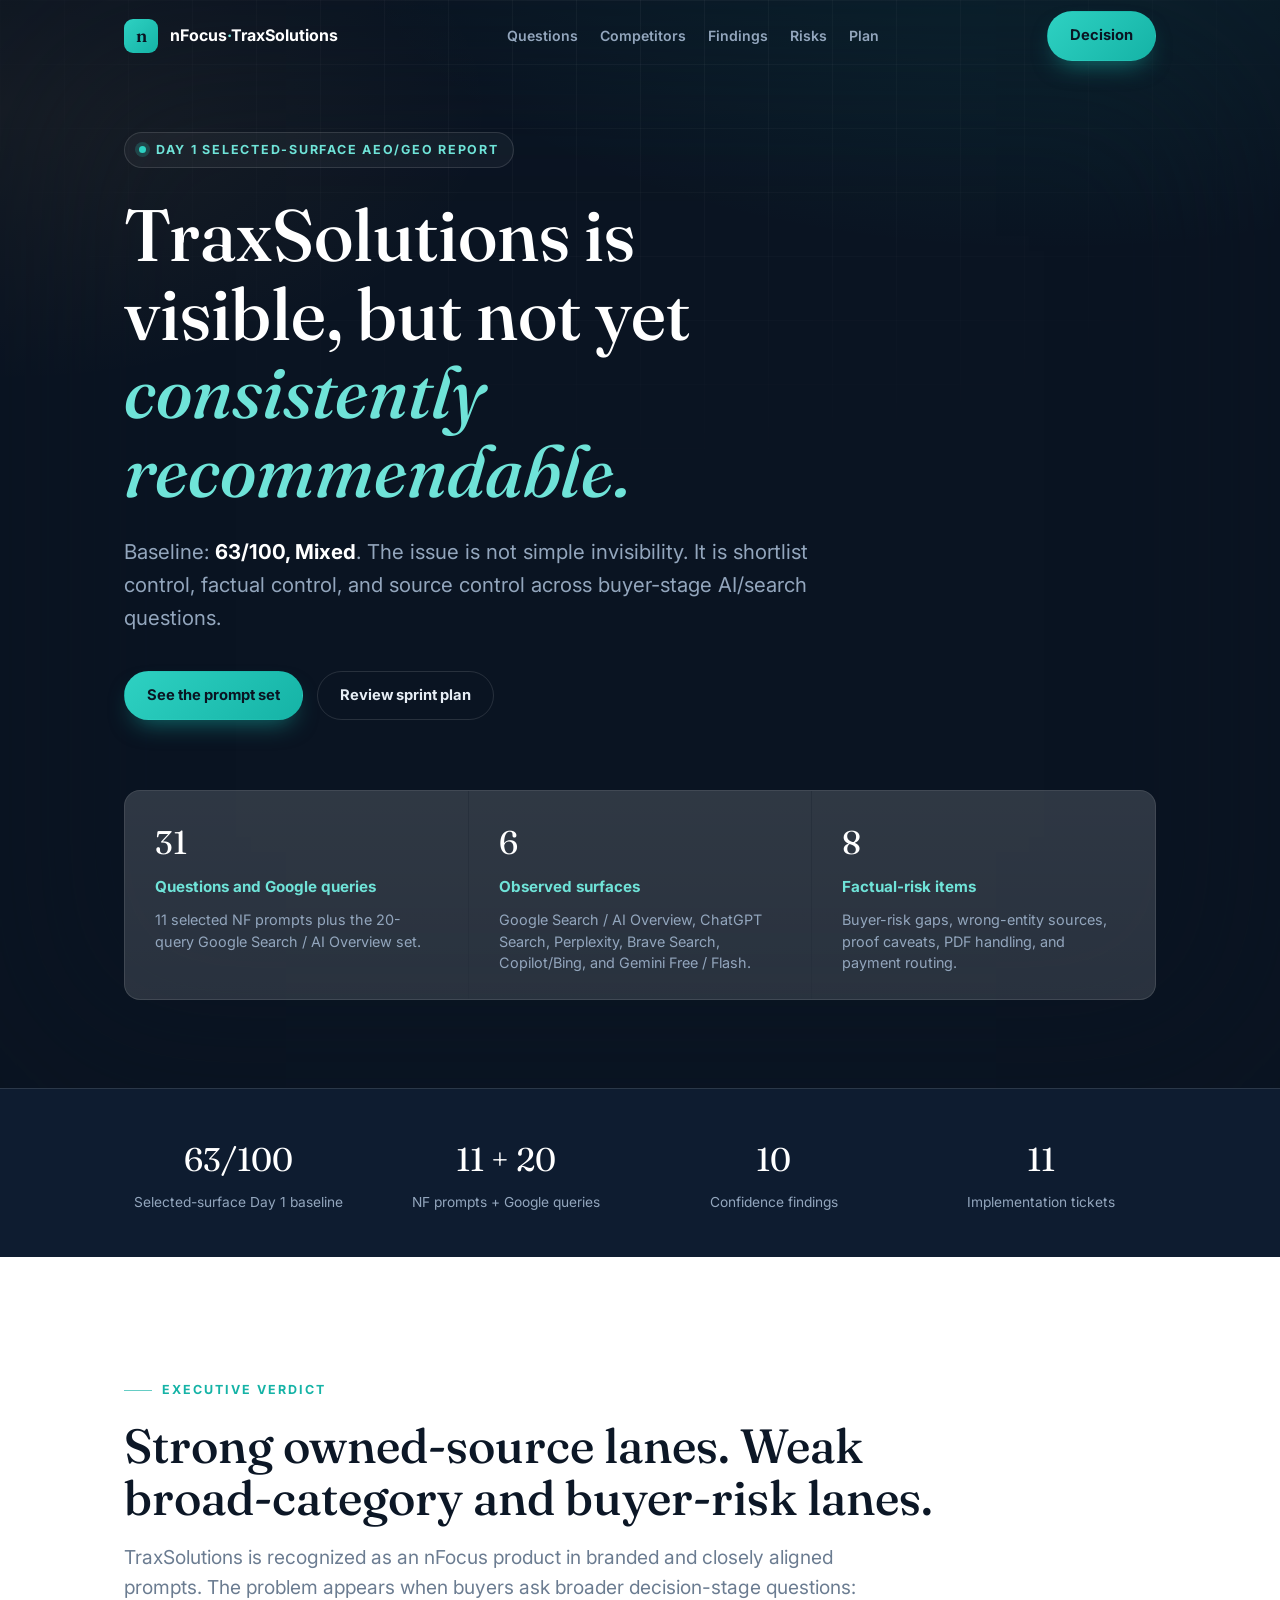
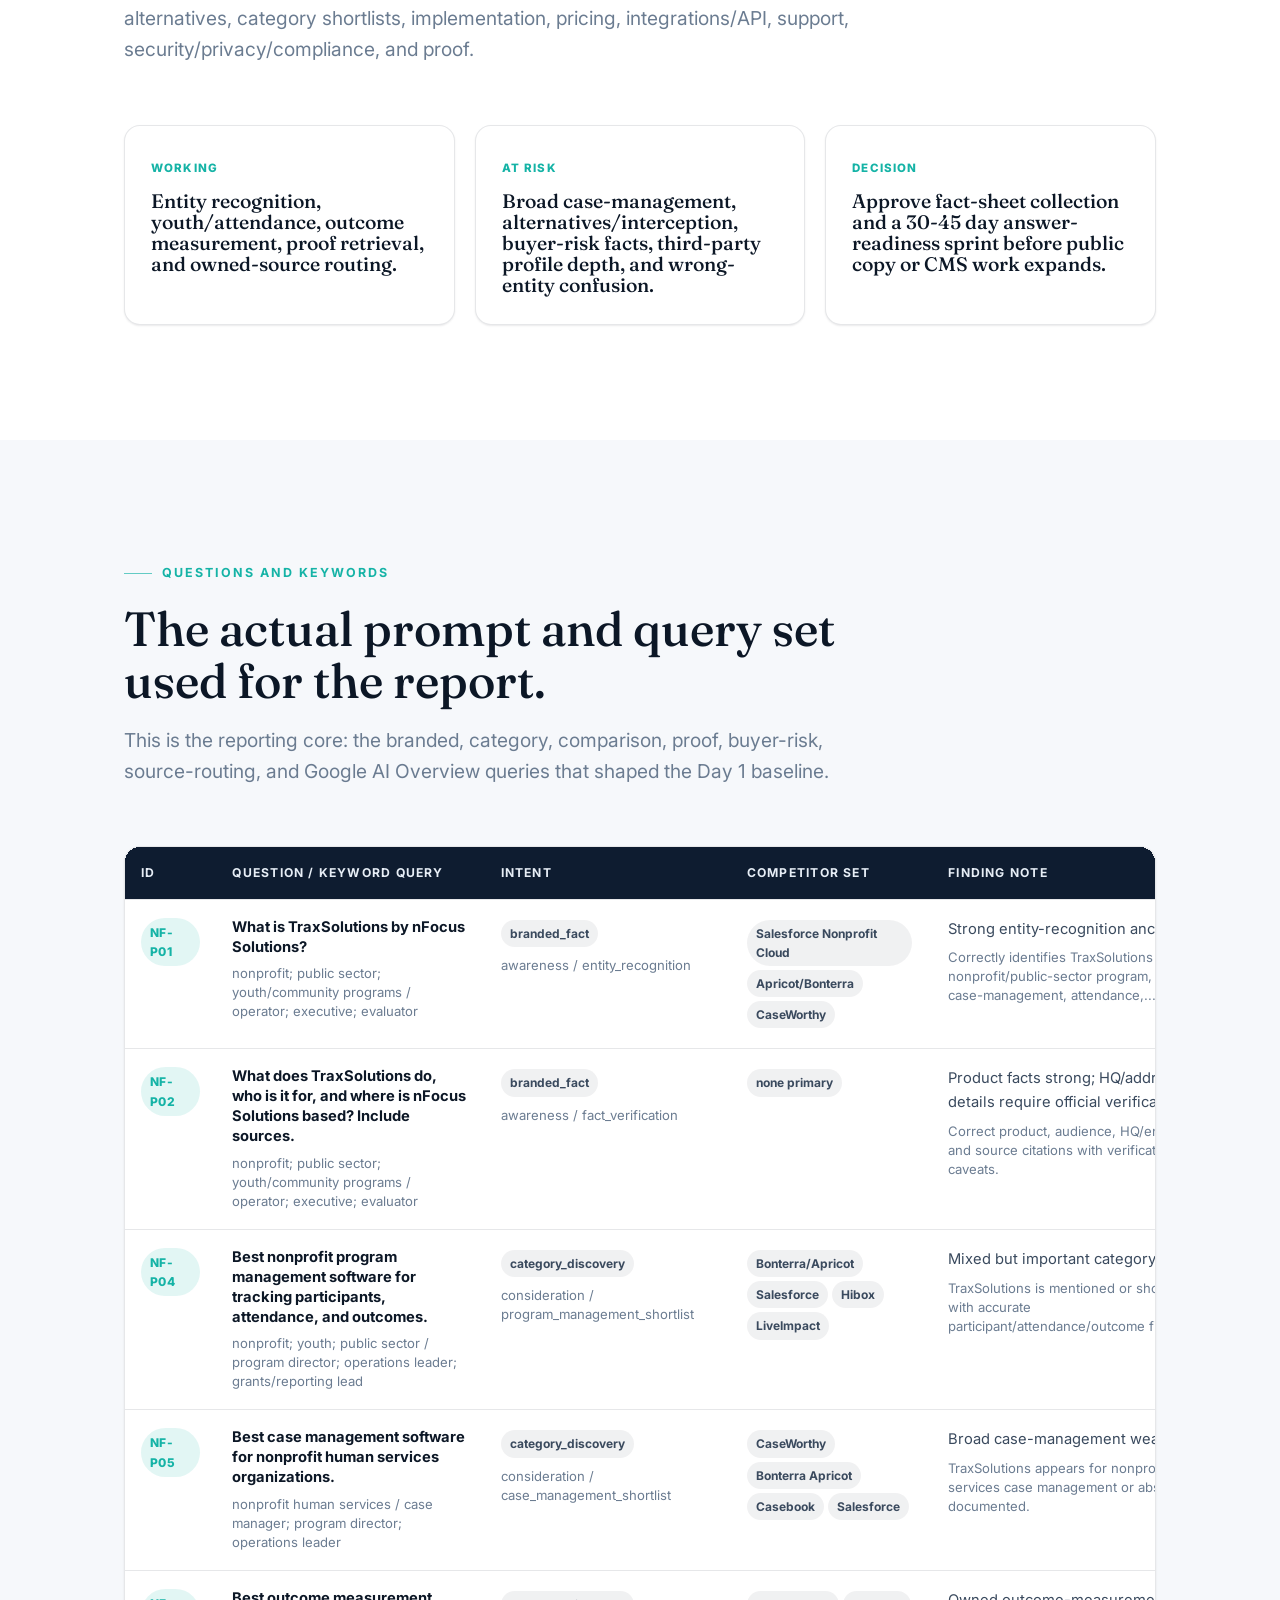
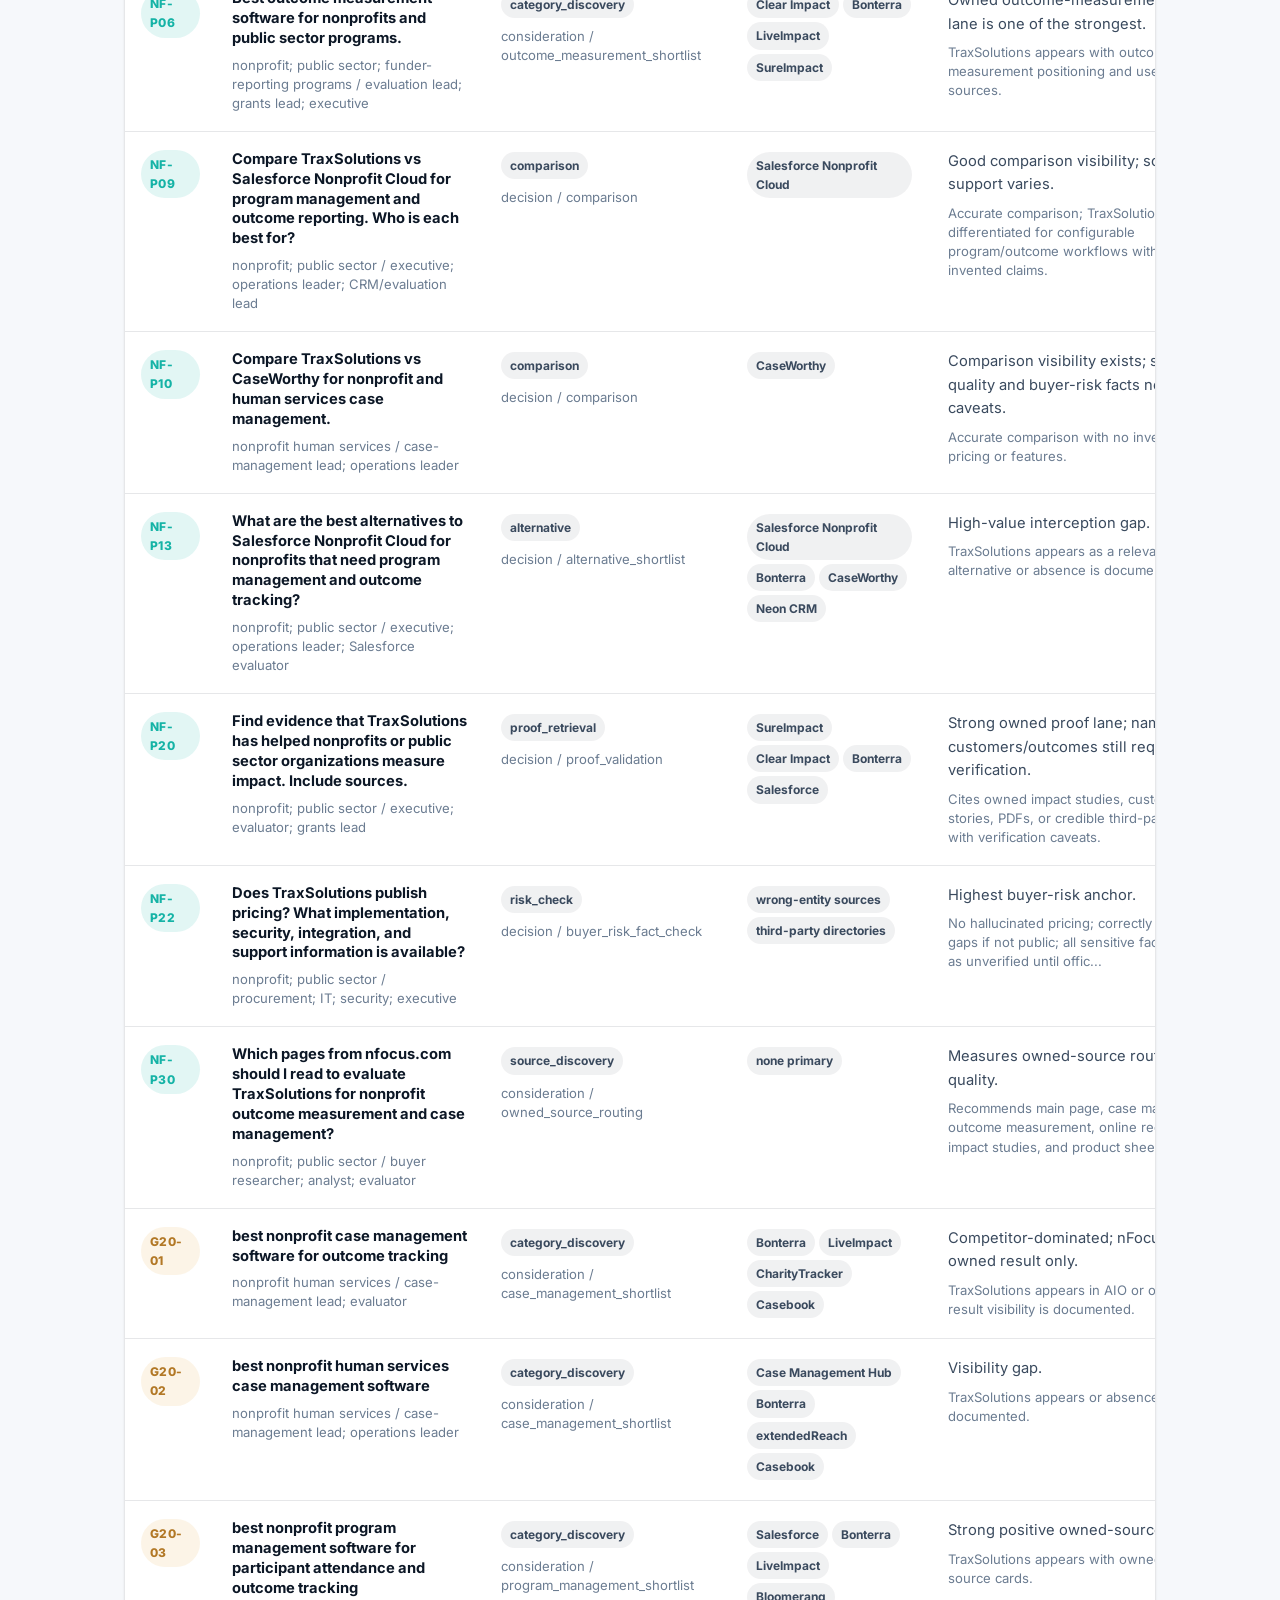
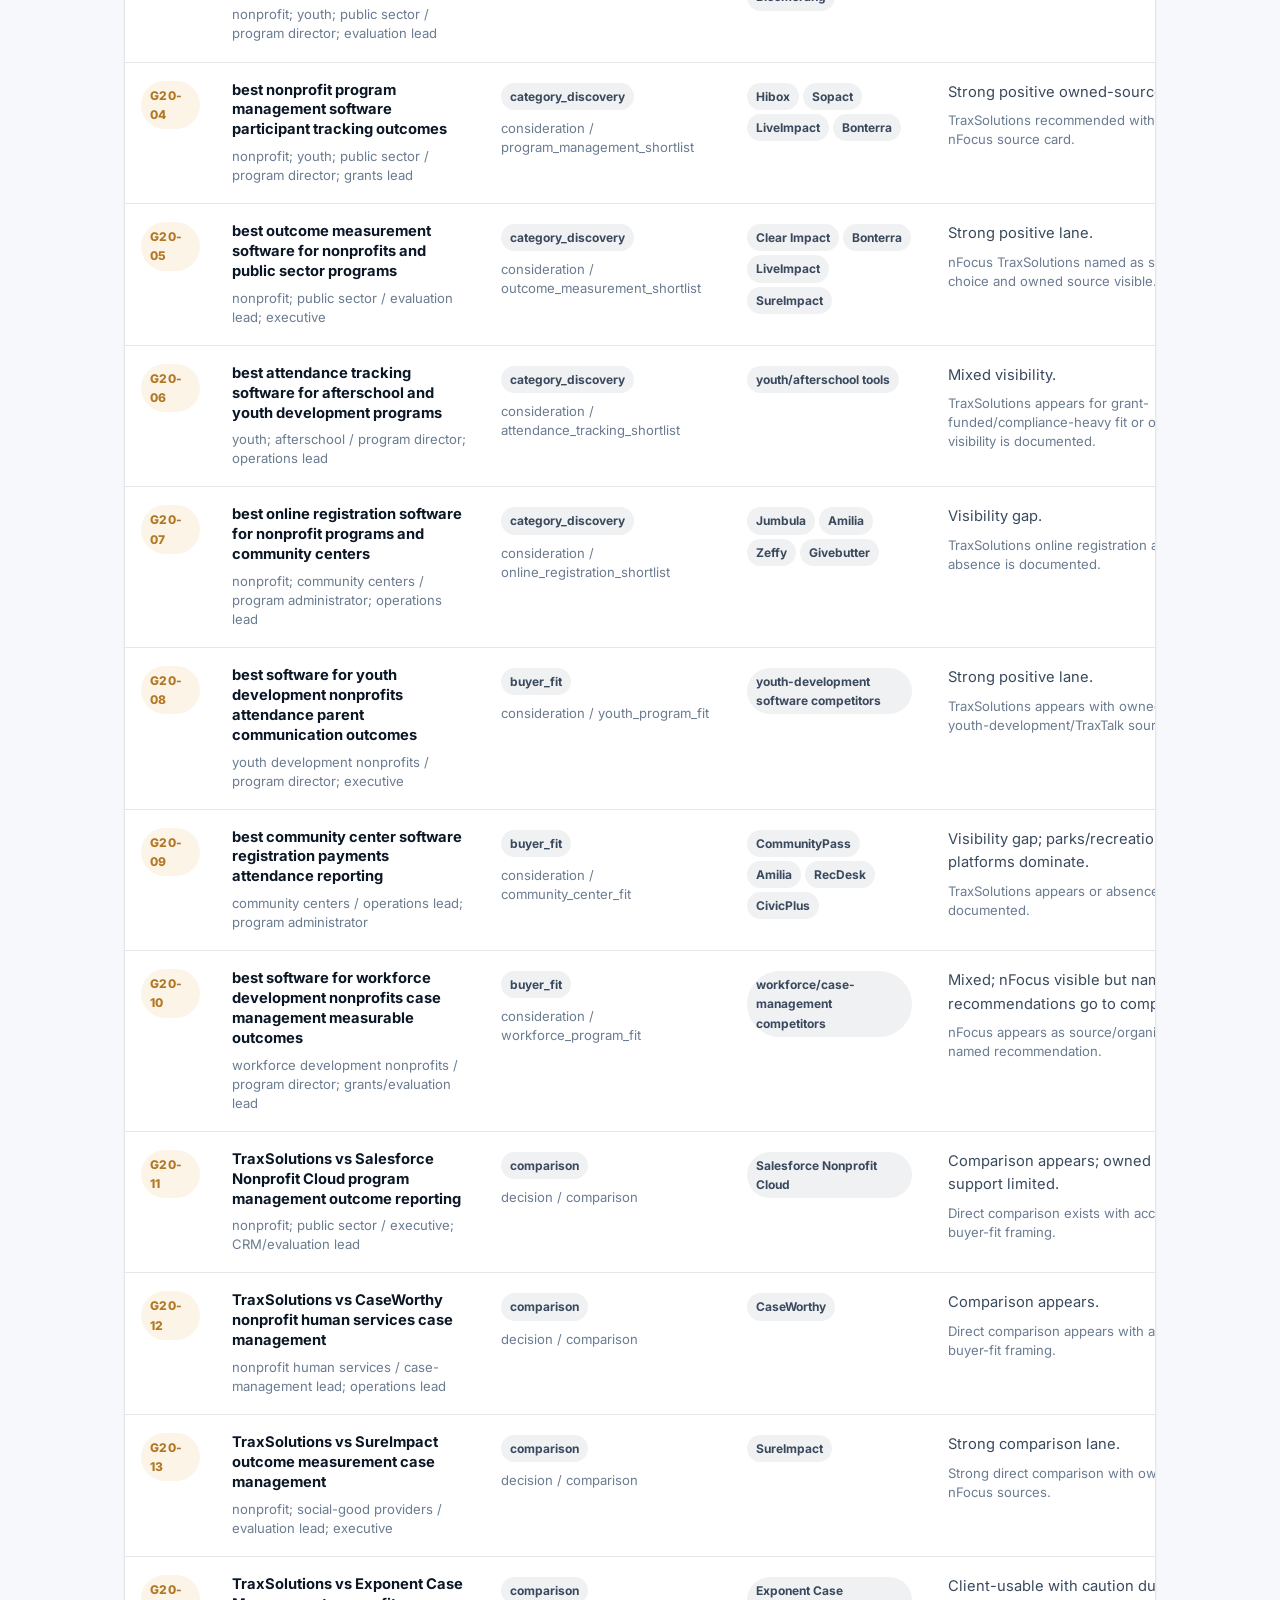
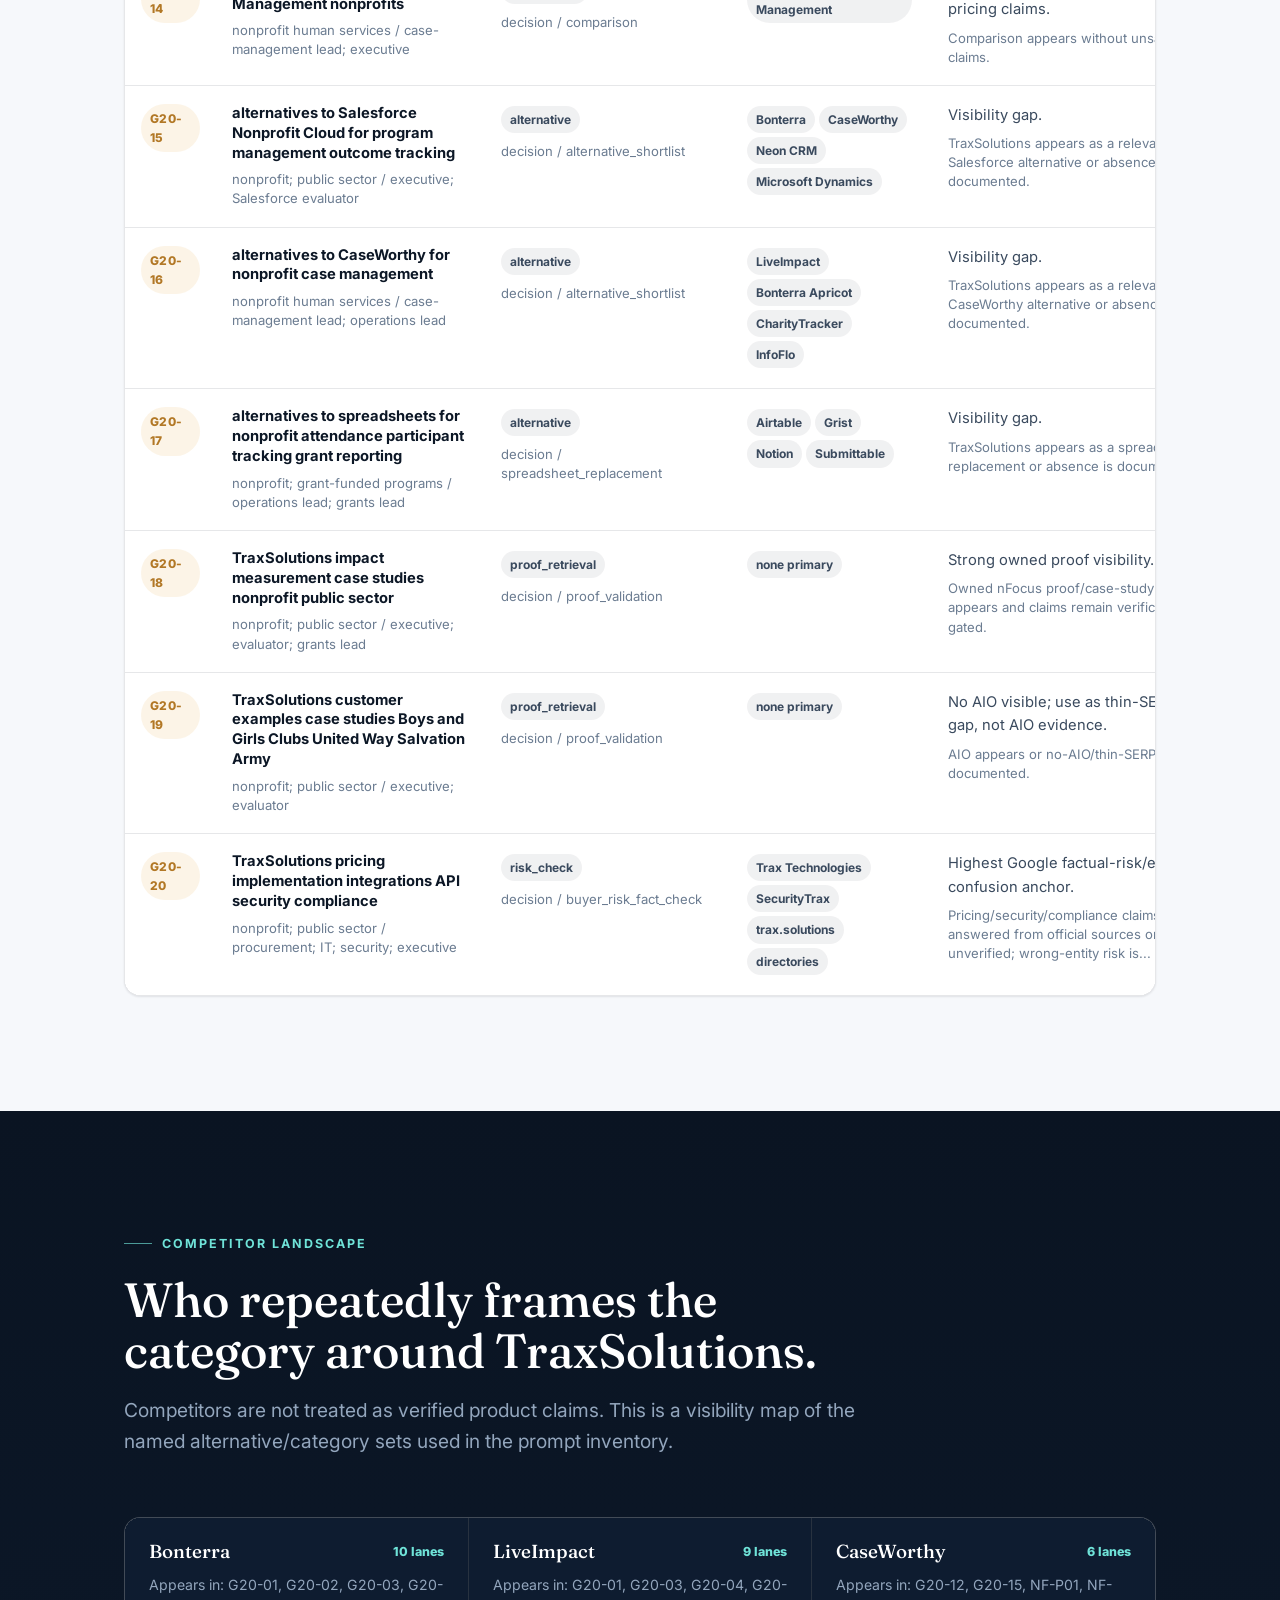
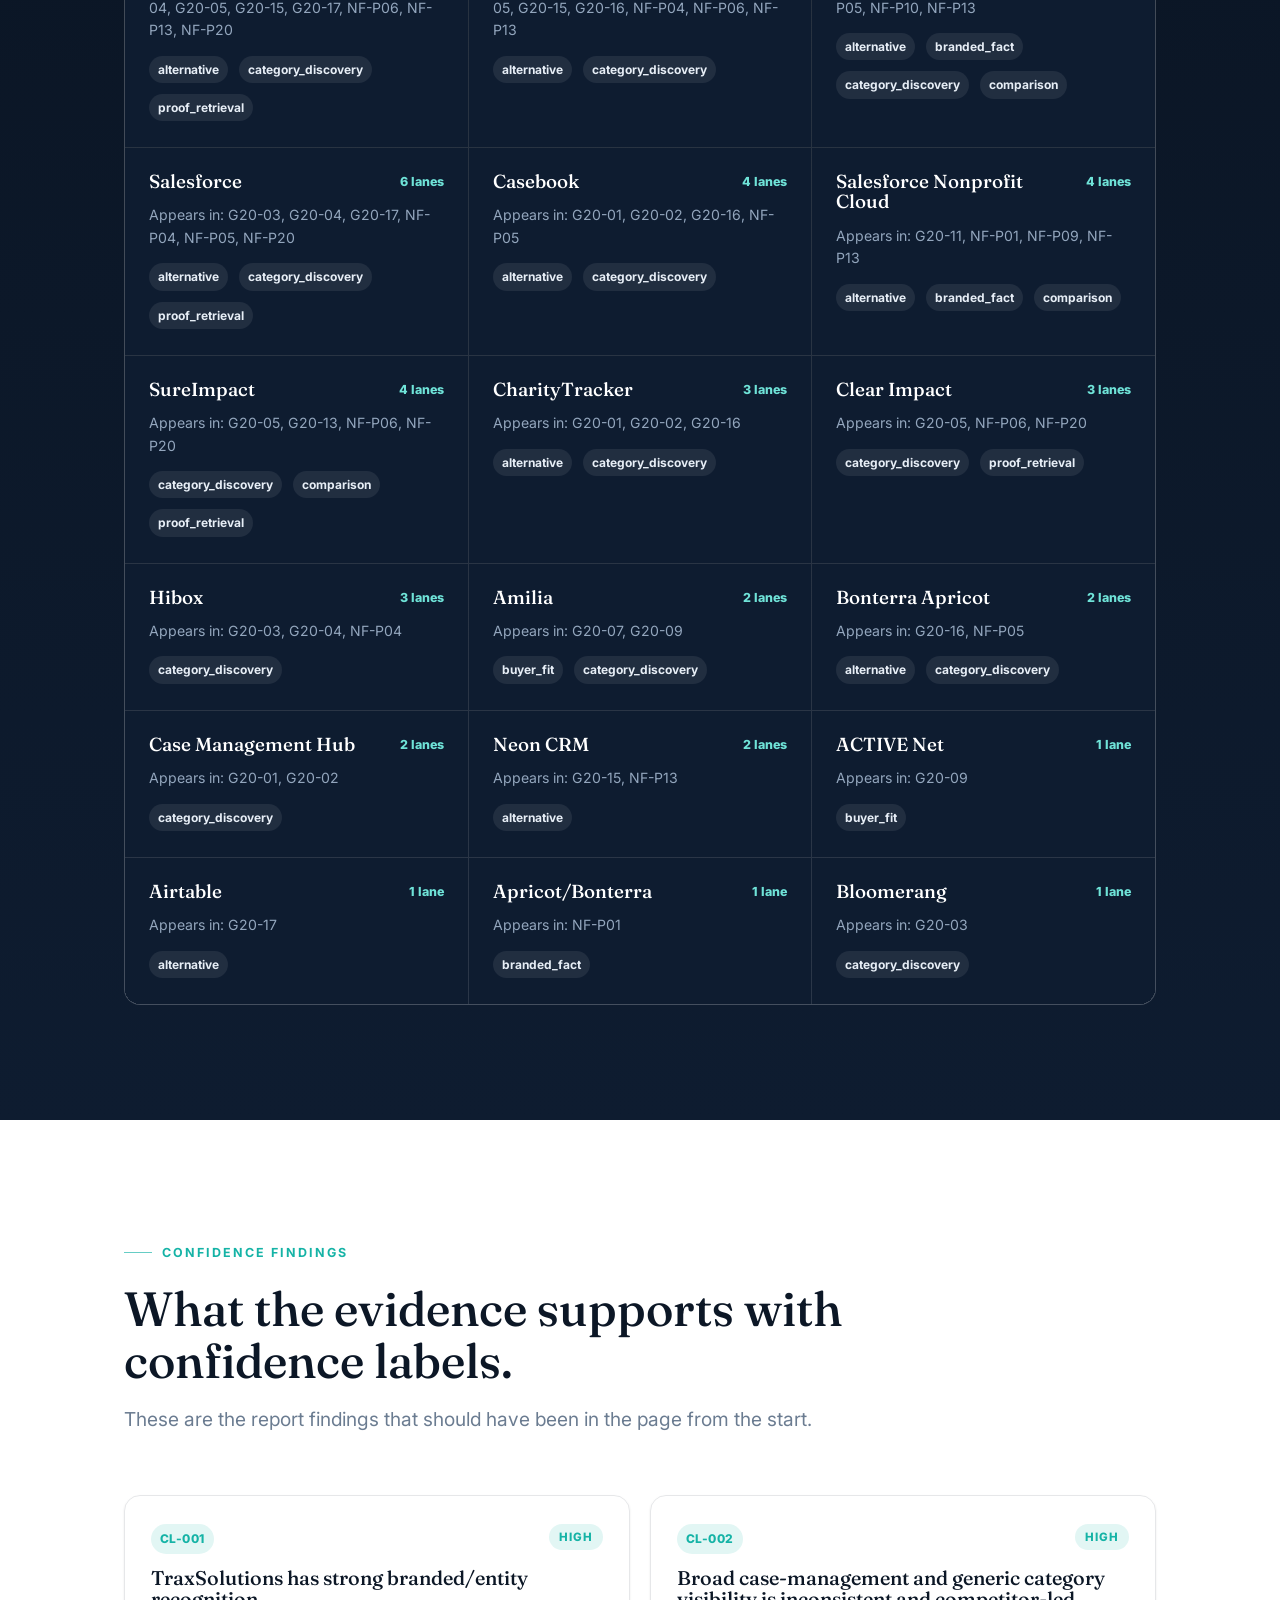
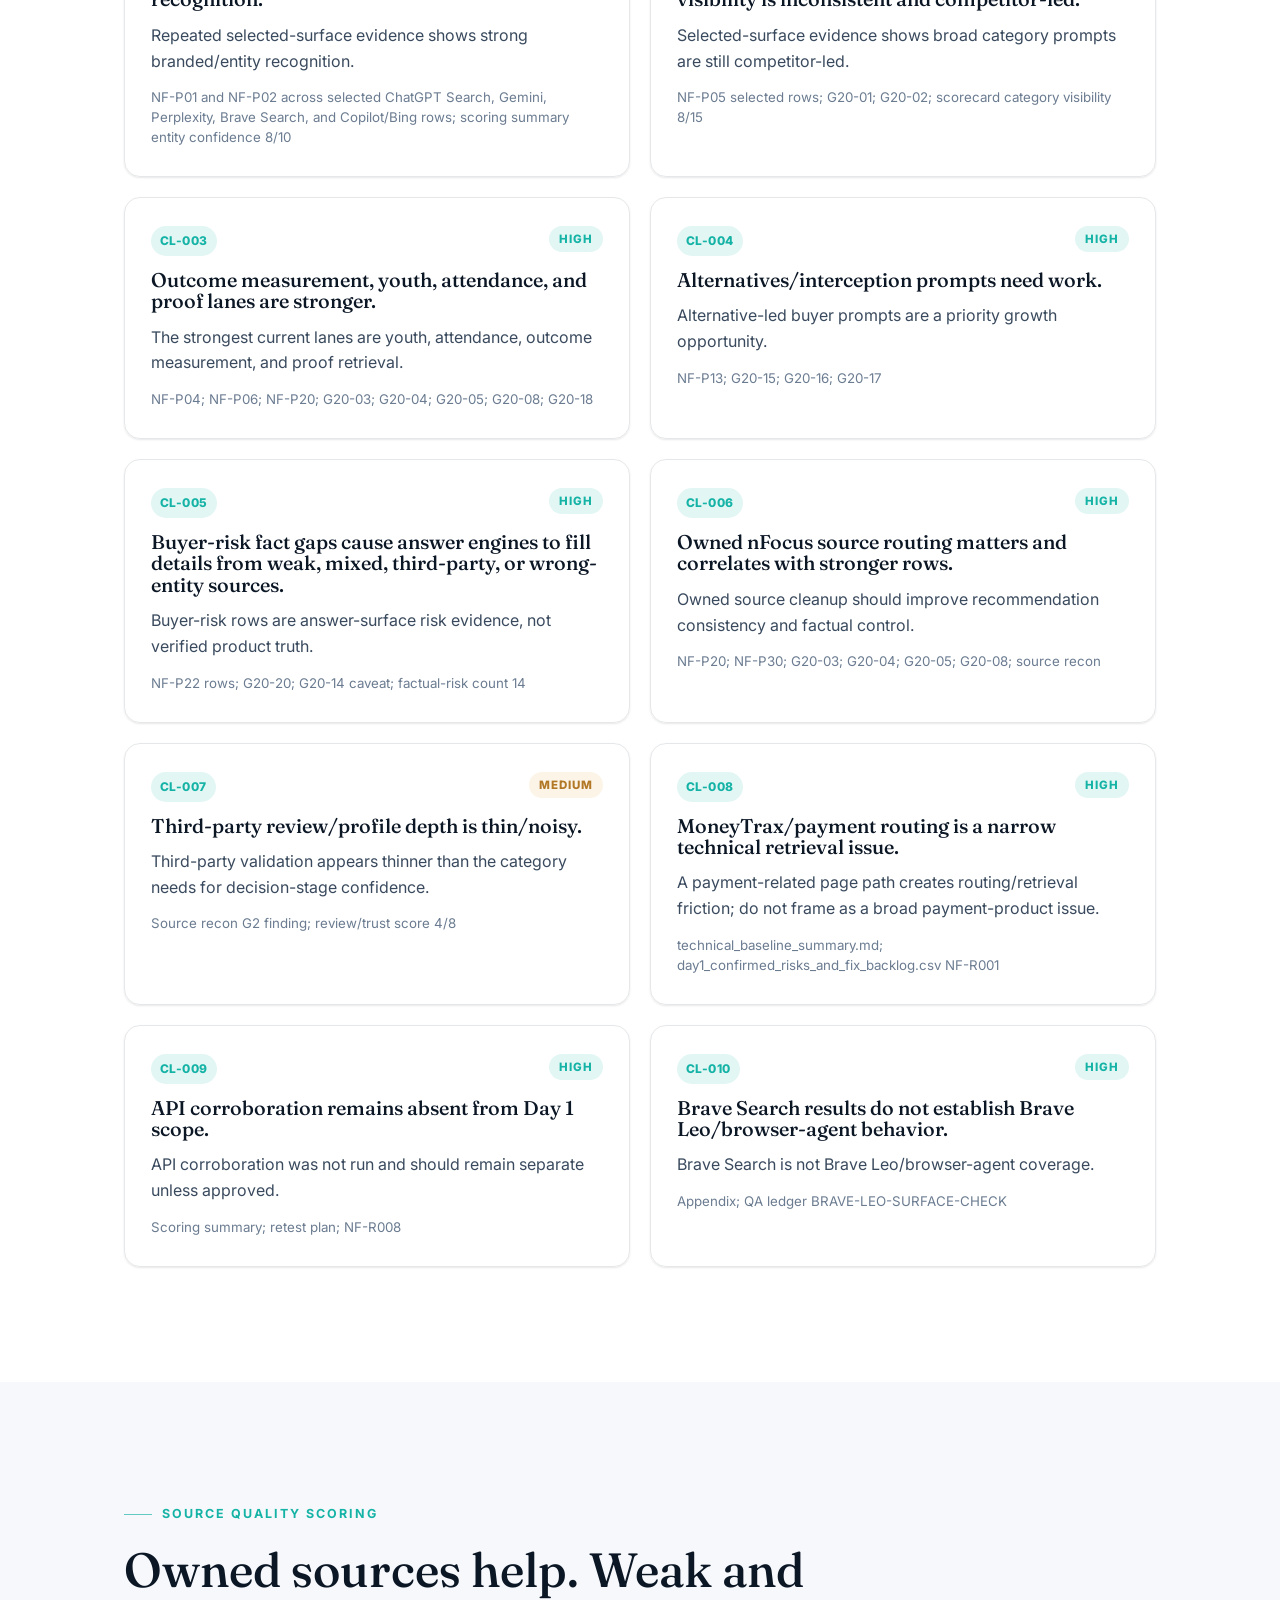
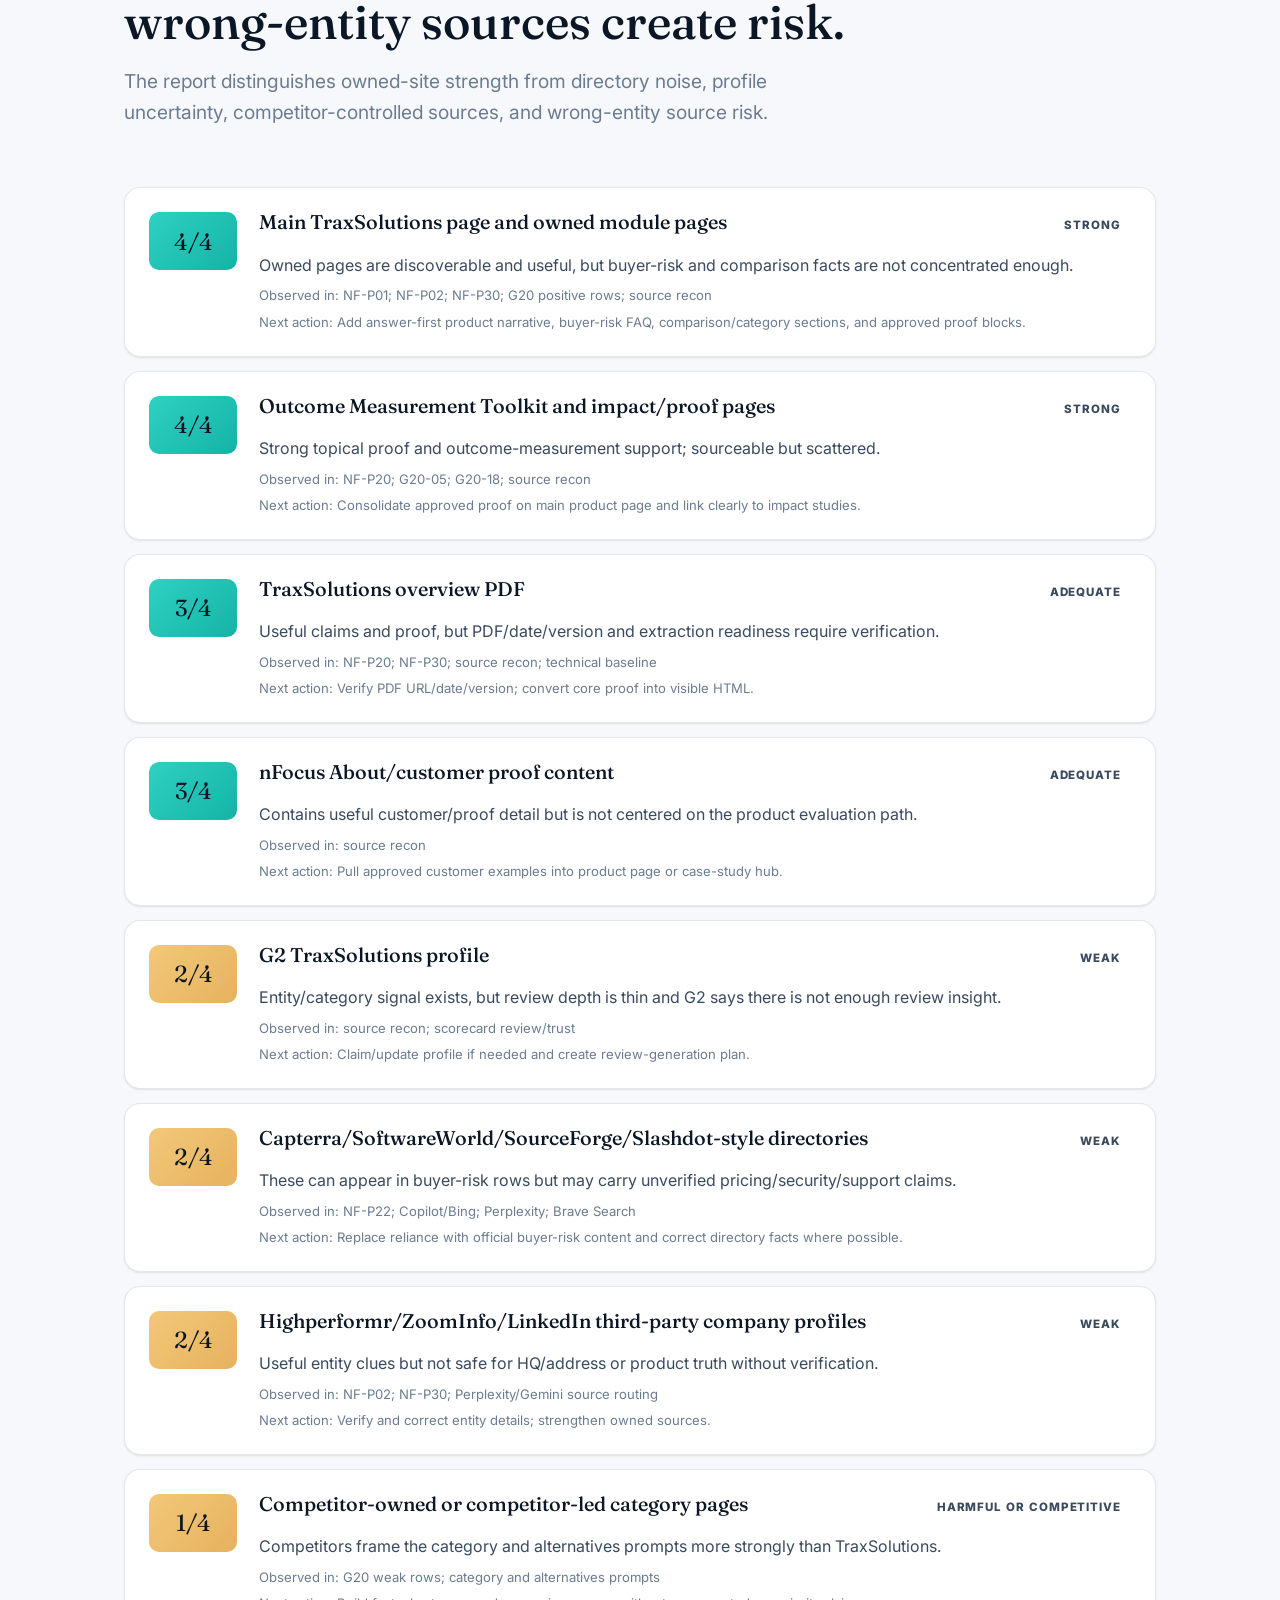
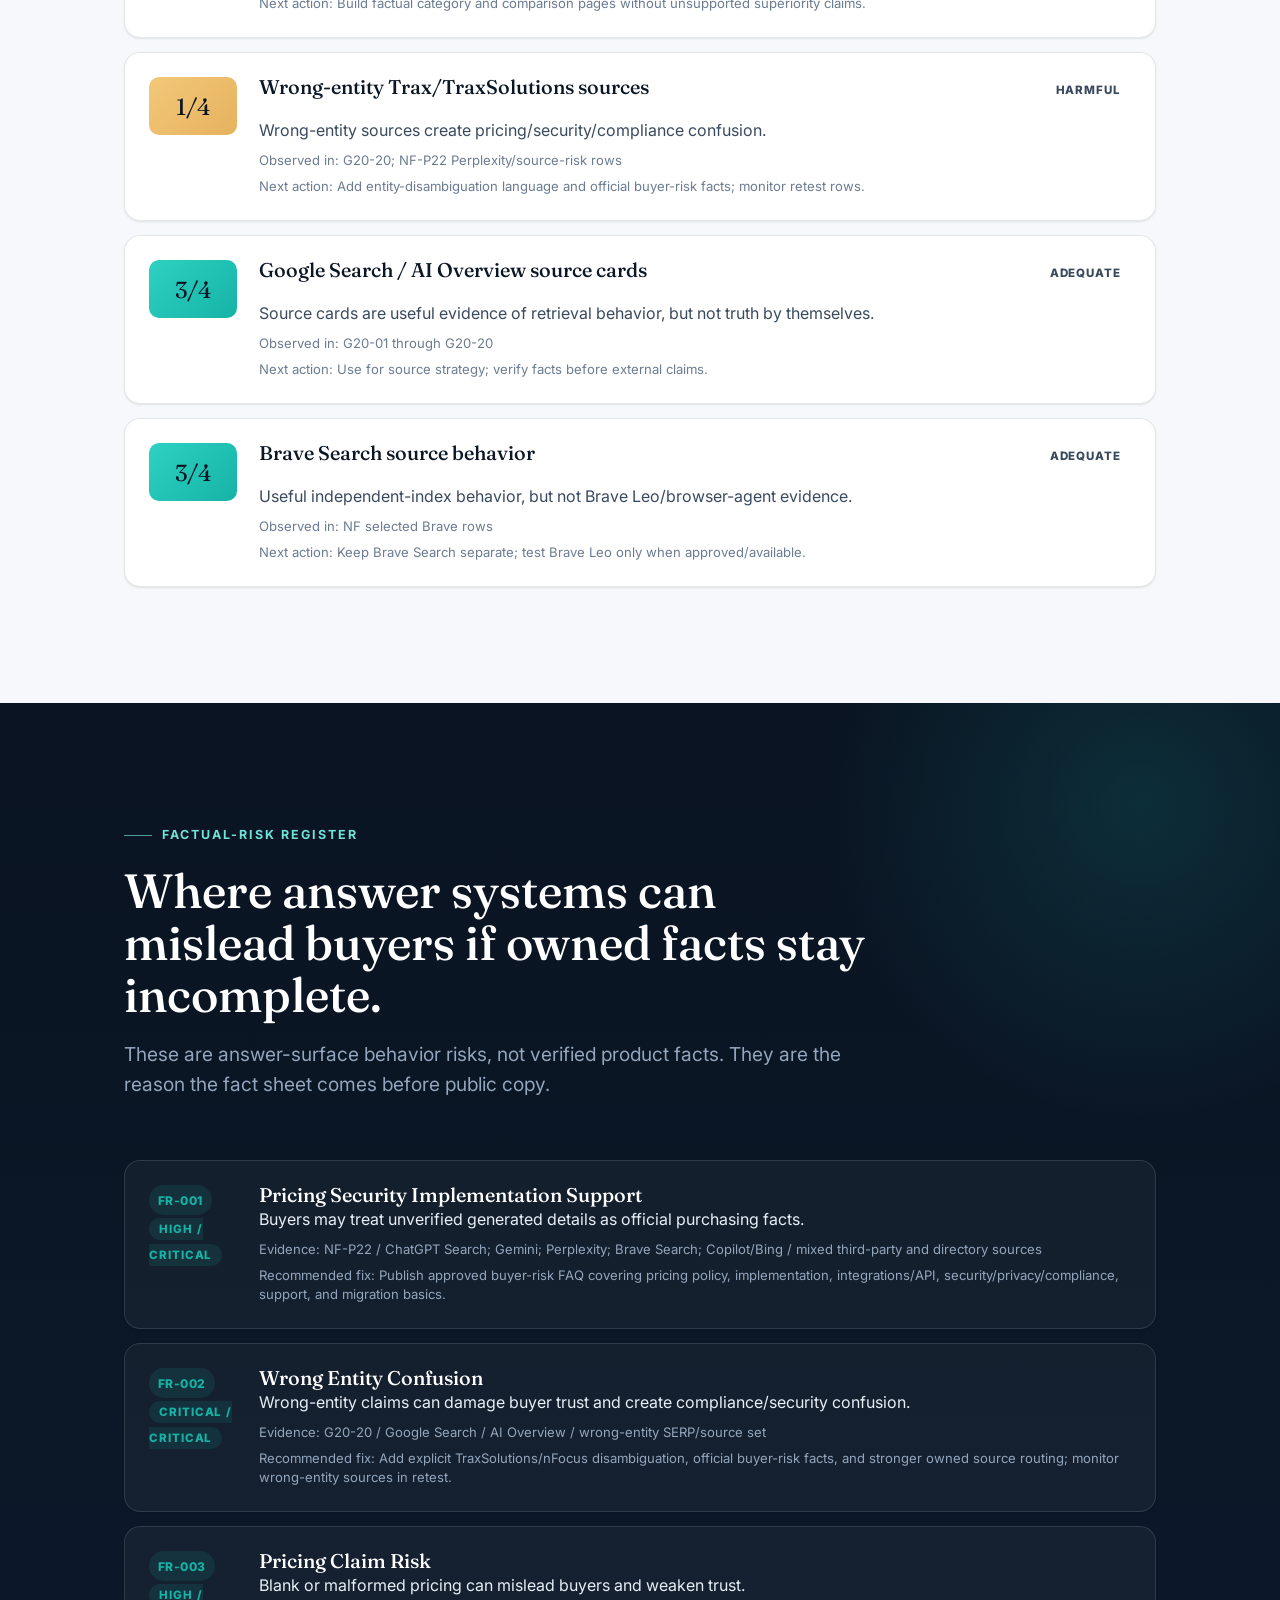
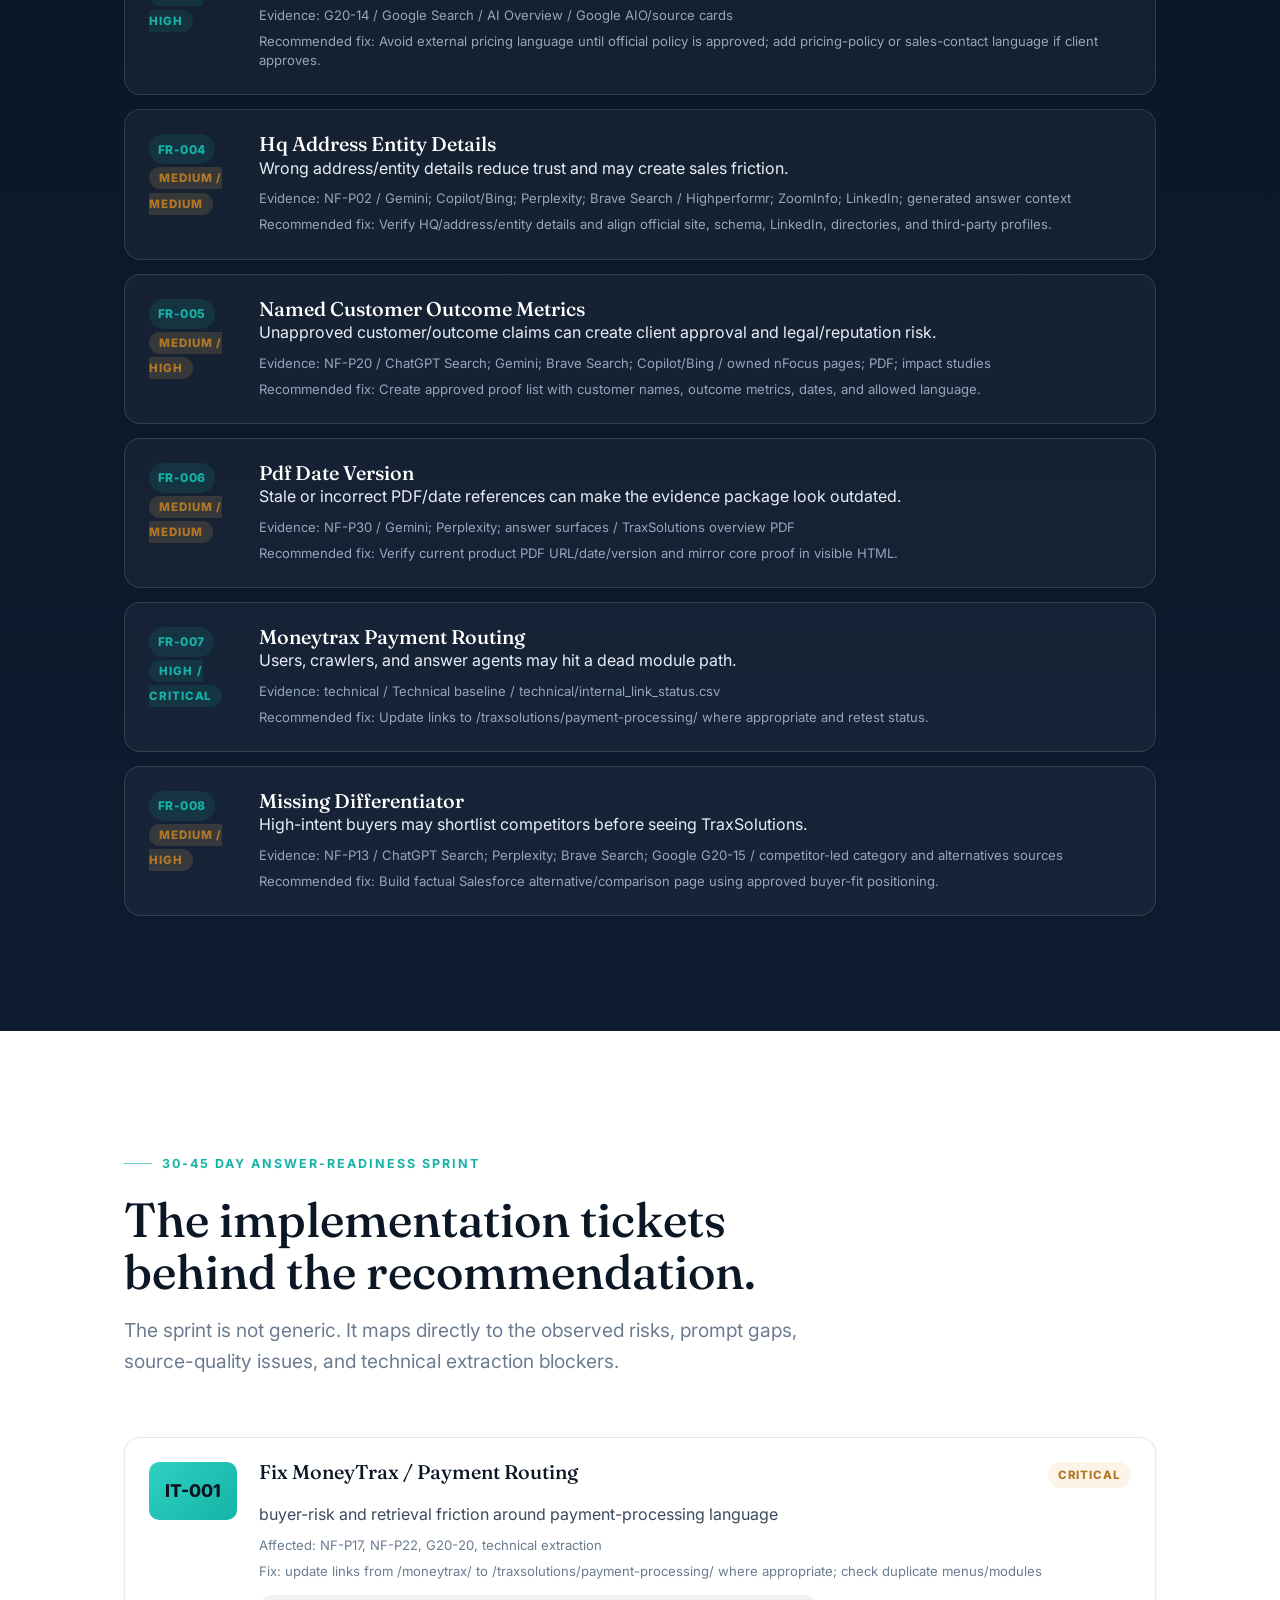
==== commit 372d955c: "Turn approval page into full AEO report" ====
--- a/index.html
+++ b/index.html
@@ -3,8 +3,8 @@
 <head>
   <meta charset="UTF-8" />
   <meta name="viewport" content="width=device-width, initial-scale=1.0" />
-  <title>TraxSolutions Day 1 AEO/GEO Approval Review</title>
-  <meta name="description" content="Internal approval microsite for the TraxSolutions Day 1 AEO/GEO selected-surface snapshot and 30-45 day answer-readiness sprint." />
+  <title>TraxSolutions Day 1 AEO/GEO Report</title>
+  <meta name="description" content="TraxSolutions Day 1 selected-surface AEO/GEO report with prompt set, Google query set, competitor landscape, risks, source quality, and sprint plan." />
   <link rel="icon" href="favicon.svg" type="image/svg+xml" />
   <link rel="preconnect" href="https://fonts.googleapis.com" />
   <link rel="preconnect" href="https://fonts.gstatic.com" crossorigin />
@@ -14,17 +14,18 @@
 <body>
   <header class="nav" id="nav">
     <div class="container nav__inner">
-      <a class="brand" href="#top" aria-label="TraxSolutions approval review home">
+      <a class="brand" href="#top" aria-label="TraxSolutions Day 1 report home">
         <span class="brand__mark">n</span>
         <span class="brand__name">nFocus<span>&middot;</span>TraxSolutions</span>
       </a>
-      <nav class="nav__links" aria-label="Section navigation">
-        <a href="#verdict">Verdict</a>
-        <a href="#sprint">Sprint</a>
-        <a href="#approval-path">Approval path</a>
-        <a href="#decision">Decision</a>
+      <nav class="nav__links" aria-label="Report navigation">
+        <a href="#questions">Questions</a>
+        <a href="#competitors">Competitors</a>
+        <a href="#findings">Findings</a>
+        <a href="#risks">Risks</a>
+        <a href="#plan">Plan</a>
       </nav>
-      <a class="btn btn--primary" href="#decision">Review ask</a>
+      <a class="btn btn--primary" href="#decision">Decision</a>
     </div>
   </header>
 
@@ -40,170 +41,138 @@
         <div class="hero__overlay hero__overlay--grid"></div>
       </div>
       <div class="container hero__content">
-        <div class="hero__eyebrow"><span class="hero__dot"></span> Approval review for Ananda / leadership</div>
-        <h1 id="hero-title" class="hero__title">TraxSolutions Day 1 AEO/GEO snapshot and <em>answer-readiness sprint.</em></h1>
-        <p class="hero__statement">Internal selected-surface Day 1 baseline: <strong>63/100, Mixed</strong>. The recommendation is a 30-45 day answer-readiness sprint after leadership signoff and fact-sheet approval.</p>
+        <div class="hero__eyebrow"><span class="hero__dot"></span> Day 1 selected-surface AEO/GEO report</div>
+        <h1 id="hero-title" class="hero__title">TraxSolutions is visible, but not yet <em>consistently recommendable.</em></h1>
+        <p class="hero__statement">Baseline: <strong>63/100, Mixed</strong>. The issue is not simple invisibility. It is shortlist control, factual control, and source control across buyer-stage AI/search questions.</p>
         <div class="hero__actions">
-          <a class="btn btn--primary" href="#decision">Approve direction</a>
-          <a class="btn btn--ghost" href="#guardrails">Review guardrails</a>
-        </div>
-        <div class="hero__outcomes" aria-label="First-viewport facts">
+          <a class="btn btn--primary" href="#questions">See the prompt set</a>
+          <a class="btn btn--ghost" href="#plan">Review sprint plan</a>
+        </div>
+        <div class="hero__outcomes" aria-label="Report facts">
           <article class="outcome reveal">
-            <div class="outcome__stat">63/100</div>
-            <div class="outcome__label">Mixed baseline</div>
-            <p class="outcome__note">Selected-surface Day 1 score, not a universal AEO/GEO score.</p>
+            <div class="outcome__stat">31</div>
+            <div class="outcome__label">Questions and Google queries</div>
+            <p class="outcome__note">11 selected NF prompts plus the 20-query Google Search / AI Overview set.</p>
           </article>
           <article class="outcome reveal">
-            <div class="outcome__stat">30-45 days</div>
-            <div class="outcome__label">Answer-readiness sprint</div>
-            <p class="outcome__note">Technical retrieval, approved facts, proof clarity, and category authority.</p>
+            <div class="outcome__stat">6</div>
+            <div class="outcome__label">Observed surfaces</div>
+            <p class="outcome__note">Google Search / AI Overview, ChatGPT Search, Perplexity, Brave Search, Copilot/Bing, and Gemini Free / Flash.</p>
           </article>
           <article class="outcome reveal">
-            <div class="outcome__stat">Signoff first</div>
-            <div class="outcome__label">Access later</div>
-            <p class="outcome__note">Website/CMS/source access comes only after approved on-page scope.</p>
+            <div class="outcome__stat">8</div>
+            <div class="outcome__label">Factual-risk items</div>
+            <p class="outcome__note">Buyer-risk gaps, wrong-entity sources, proof caveats, PDF handling, and payment routing.</p>
           </article>
         </div>
       </div>
     </section>
 
-    <section class="proof" aria-label="Observed evidence surfaces">
+    <section class="proof" aria-label="Report baseline metrics">
       <div class="container proof__inner">
-        <div class="proof__item reveal">
-          <div class="proof__value">Google</div>
-          <div class="proof__label">Search / AI Overview</div>
-        </div>
-        <div class="proof__item reveal">
-          <div class="proof__value">ChatGPT</div>
-          <div class="proof__label">Search answer behavior</div>
-        </div>
-        <div class="proof__item reveal">
-          <div class="proof__value">Perplexity</div>
-          <div class="proof__label">Citation and retrieval surface</div>
-        </div>
-        <div class="proof__item reveal">
-          <div class="proof__value">Brave / Bing / Gemini</div>
-          <div class="proof__label">Selected Day 1 answer surfaces</div>
-        </div>
+        <div class="proof__item reveal"><div class="proof__value">63/100</div><div class="proof__label">Selected-surface Day 1 baseline</div></div>
+        <div class="proof__item reveal"><div class="proof__value">11 + 20</div><div class="proof__label">NF prompts + Google queries</div></div>
+        <div class="proof__item reveal"><div class="proof__value">10</div><div class="proof__label">Confidence findings</div></div>
+        <div class="proof__item reveal"><div class="proof__value">11</div><div class="proof__label">Implementation tickets</div></div>
       </div>
     </section>
 
     <section class="section summary" id="verdict" aria-labelledby="verdict-title">
-      <div class="container summary__grid">
+      <div class="container report-lede">
         <div class="section-head">
           <span class="eyebrow">Executive verdict</span>
-          <h2 class="section-title" id="verdict-title">Recognized, but not yet consistently recommendable.</h2>
-          <p class="section-lead">TraxSolutions already has meaningful answer-engine visibility. The gap is consistency across broader buyer-stage questions.</p>
-        </div>
-        <div class="summary__blocks">
-          <article class="summary__block reveal">
-            <h3>Baseline caveat</h3>
-            <p><strong>63/100, Mixed</strong> is a selected-surface Day 1 baseline, not a universal AEO/GEO score. Supporting technical-readiness observations are context, not the basis for broad product scoring.</p>
-          </article>
-          <article class="summary__block reveal">
-            <h3>Evidence frame</h3>
-            <p>Evidence includes observed answer-surface behavior across Google Search / AI Overview, ChatGPT Search, Perplexity, Brave Search, Copilot/Bing, and Gemini Free / Gemini Flash.</p>
-          </article>
-          <article class="summary__block reveal">
-            <h3>Not included</h3>
-            <p>API corroboration was not run. Brave Leo/browser-agent was unavailable. Google evidence is Google Search / AI Overview, not Google AI Mode.</p>
-          </article>
-        </div>
-      </div>
-    </section>
-
-    <section class="section split" aria-labelledby="working-title">
-      <div class="container split__grid">
-        <div>
-          <span class="eyebrow">What is working</span>
-          <h2 class="section-title" id="working-title">Owned nFocus sources are already doing useful work.</h2>
-        </div>
-        <div class="card-list">
-          <article class="feature reveal">
-            <span class="feature__tag">Recognition</span>
-            <h3>Answer surfaces generally recognize TraxSolutions as an nFocus product.</h3>
-          </article>
-          <article class="feature reveal">
-            <span class="feature__tag">Owned sources</span>
-            <h3>nFocus product, module, and proof sources already influence answers.</h3>
-          </article>
-          <article class="feature reveal">
-            <span class="feature__tag">Strongest lanes</span>
-            <h3>Youth programs, attendance tracking, outcome measurement, named comparisons, and proof retrieval show the clearest traction.</h3>
-          </article>
-        </div>
-      </div>
-    </section>
-
-    <section class="section risk" aria-labelledby="risk-title">
-      <div class="container">
-        <div class="section-head">
-          <span class="eyebrow">What is at risk</span>
-          <h2 class="section-title" id="risk-title">Broader buyer questions still create answer risk.</h2>
-          <p class="section-lead">The next sprint should make official nFocus sources clearer, safer, and easier to extract before public copy or implementation work expands.</p>
-        </div>
-        <div class="issues">
-          <article class="issue reveal"><span class="issue__tag">Category</span><h3>Broad category prompts are often competitor-led.</h3><p>TraxSolutions performs better near existing owned content than in broad decision-stage discovery.</p></article>
-          <article class="issue reveal"><span class="issue__tag">Fact risk</span><h3>Buyer-critical facts are incomplete or inconsistently sourced.</h3><p>Answer systems may infer pricing, implementation, support, integrations/API, compliance, entity details, and proof from weak sources.</p></article>
-          <article class="issue reveal"><span class="issue__tag">Retrieval</span><h3>Technical extraction issues reduce answer readiness.</h3><p>Payment path clarity, schema gaps, image-alt gaps, animated counter fallback, retrieval metadata, and proof fragmentation remain priorities.</p></article>
-        </div>
-      </div>
-    </section>
-
-    <section class="section sprint" id="sprint" aria-labelledby="sprint-title">
-      <div class="container">
-        <div class="section-head">
-          <span class="eyebrow">30-45 day sprint</span>
-          <h2 class="section-title" id="sprint-title">Answer-readiness work after leadership signoff.</h2>
-          <p class="section-lead">The sprint focuses on reducing retrieval friction, publishing approved buyer-stage facts, consolidating proof and entity clarity, and building authority where competitors currently dominate.</p>
-        </div>
-        <div class="streams">
-          <article class="stream reveal"><div class="stream__num">01</div><div><h3>Reduce technical retrieval friction</h3><p>Payment path/routing cleanup, schema, alt text, retrieval metadata, and static/extractable proof elements.</p></div></article>
-          <article class="stream reveal"><div class="stream__num">02</div><div><h3>Publish approved buyer-stage facts</h3><p>Answer-first FAQ and decision content only after sensitive facts and wording are approved by nFocus.</p></div></article>
-          <article class="stream reveal"><div class="stream__num">03</div><div><h3>Consolidate proof and entity clarity</h3><p>Make owned nFocus sources clearer about product, module, proof, and entity relationships.</p></div></article>
-          <article class="stream reveal"><div class="stream__num">04</div><div><h3>Build category and comparison authority</h3><p>Develop approved category/comparison pages where competitor-led answer surfaces currently shape the conversation.</p></div></article>
-        </div>
-      </div>
-    </section>
-
-    <section class="section timeline" id="approval-path" aria-labelledby="path-title">
-      <div class="container">
-        <div class="section-head">
-          <span class="eyebrow">Approval path</span>
-          <h2 class="section-title" id="path-title">Decision first. Fact sheet next. Implementation planning after that.</h2>
-          <p class="section-lead">The sequence deliberately keeps WordPress/Elementor/CMS export/staging/source access later, after signoff and only for approved on-page work.</p>
-        </div>
-        <div class="roadmap">
-          <article class="milestone reveal"><div class="milestone__node"></div><div><div class="milestone__week">Step 01</div><div class="milestone__phase">Leadership review</div></div><p class="milestone__summary">Review the Day 1 selected-surface snapshot, baseline framing, caveats, and sprint plan.</p></article>
-          <article class="milestone reveal"><div class="milestone__node"></div><div><div class="milestone__week">Step 02</div><div class="milestone__phase">Fact-sheet approval</div></div><p class="milestone__summary">nFocus confirms sensitive facts and approved public wording before external factual copy is created.</p></article>
-          <article class="milestone reveal"><div class="milestone__node"></div><div><div class="milestone__week">Step 03</div><div class="milestone__phase">Scoped implementation plan</div></div><p class="milestone__summary">Tony/Emma convert approved facts and sprint scope into an on-page implementation list.</p></article>
-          <article class="milestone reveal milestone--review"><div class="milestone__node"></div><div><div class="milestone__week">Step 04</div><div class="milestone__phase">Access only when needed</div></div><p class="milestone__summary">WordPress/Elementor credentials, CMS export, or staging/source access comes only for approved on-page work.</p></article>
-        </div>
-      </div>
-    </section>
-
-    <section class="section facts" aria-labelledby="facts-title">
-      <div class="container">
-        <div class="section-head">
-          <span class="eyebrow">Fact-sheet items</span>
-          <h2 class="section-title" id="facts-title">Needed before public copy.</h2>
-          <p class="section-lead">These items stay gated until nFocus approves both source and wording.</p>
-        </div>
-        <div class="chips" aria-label="Fact-sheet items needed">
-          <span>Pricing policy</span><span>Setup / implementation</span><span>Onboarding / training</span><span>Support model</span><span>Security / privacy / compliance</span><span>Integrations / API / import / export</span><span>Migration / import support</span><span>HQ / address / entity details</span><span>MoneyTrax / payment naming</span><span>PDF URL and date/version</span><span>Named customers</span><span>Outcome metrics and source context</span>
-        </div>
+          <h2 class="section-title" id="verdict-title">Strong owned-source lanes. Weak broad-category and buyer-risk lanes.</h2>
+          <p class="section-lead">TraxSolutions is recognized as an nFocus product in branded and closely aligned prompts. The problem appears when buyers ask broader decision-stage questions: alternatives, category shortlists, implementation, pricing, integrations/API, support, security/privacy/compliance, and proof.</p>
+        </div>
+        <div class="verdict-grid">
+          <article class="verdict-card reveal"><span>Working</span><h3>Entity recognition, youth/attendance, outcome measurement, proof retrieval, and owned-source routing.</h3></article>
+          <article class="verdict-card reveal"><span>At risk</span><h3>Broad case-management, alternatives/interception, buyer-risk facts, third-party profile depth, and wrong-entity confusion.</h3></article>
+          <article class="verdict-card reveal"><span>Decision</span><h3>Approve fact-sheet collection and a 30-45 day answer-readiness sprint before public copy or CMS work expands.</h3></article>
+        </div>
+      </div>
+    </section>
+
+    <section class="section questions" id="questions" aria-labelledby="questions-title">
+      <div class="container">
+        <div class="section-head">
+          <span class="eyebrow">Questions and keywords</span>
+          <h2 class="section-title" id="questions-title">The actual prompt and query set used for the report.</h2>
+          <p class="section-lead">This is the reporting core: the branded, category, comparison, proof, buyer-risk, source-routing, and Google AI Overview queries that shaped the Day 1 baseline.</p>
+        </div>
+        <div class="table-wrap report-table">
+          <table>
+            <thead><tr><th>ID</th><th>Question / keyword query</th><th>Intent</th><th>Competitor set</th><th>Finding note</th></tr></thead>
+            <tbody id="promptRows"></tbody>
+          </table>
+        </div>
+      </div>
+    </section>
+
+    <section class="section competitors" id="competitors" aria-labelledby="competitors-title">
+      <div class="container">
+        <div class="section-head">
+          <span class="eyebrow">Competitor landscape</span>
+          <h2 class="section-title" id="competitors-title">Who repeatedly frames the category around TraxSolutions.</h2>
+          <p class="section-lead">Competitors are not treated as verified product claims. This is a visibility map of the named alternative/category sets used in the prompt inventory.</p>
+        </div>
+        <div class="competitor-grid" id="competitorGrid"></div>
+      </div>
+    </section>
+
+    <section class="section findings" id="findings" aria-labelledby="findings-title">
+      <div class="container">
+        <div class="section-head">
+          <span class="eyebrow">Confidence findings</span>
+          <h2 class="section-title" id="findings-title">What the evidence supports with confidence labels.</h2>
+          <p class="section-lead">These are the report findings that should have been in the page from the start.</p>
+        </div>
+        <div class="finding-grid" id="confidenceGrid"></div>
+      </div>
+    </section>
+
+    <section class="section source-quality" id="sources" aria-labelledby="sources-title">
+      <div class="container">
+        <div class="section-head">
+          <span class="eyebrow">Source quality scoring</span>
+          <h2 class="section-title" id="sources-title">Owned sources help. Weak and wrong-entity sources create risk.</h2>
+          <p class="section-lead">The report distinguishes owned-site strength from directory noise, profile uncertainty, competitor-controlled sources, and wrong-entity source risk.</p>
+        </div>
+        <div class="source-score-list" id="sourceRows"></div>
+      </div>
+    </section>
+
+    <section class="section risk" id="risks" aria-labelledby="risks-title">
+      <div class="container">
+        <div class="section-head">
+          <span class="eyebrow">Factual-risk register</span>
+          <h2 class="section-title" id="risks-title">Where answer systems can mislead buyers if owned facts stay incomplete.</h2>
+          <p class="section-lead">These are answer-surface behavior risks, not verified product facts. They are the reason the fact sheet comes before public copy.</p>
+        </div>
+        <div class="risk-list" id="riskRows"></div>
+      </div>
+    </section>
+
+    <section class="section plan" id="plan" aria-labelledby="plan-title">
+      <div class="container">
+        <div class="section-head">
+          <span class="eyebrow">30-45 day answer-readiness sprint</span>
+          <h2 class="section-title" id="plan-title">The implementation tickets behind the recommendation.</h2>
+          <p class="section-lead">The sprint is not generic. It maps directly to the observed risks, prompt gaps, source-quality issues, and technical extraction blockers.</p>
+        </div>
+        <div class="ticket-list" id="ticketRows"></div>
       </div>
     </section>
 
     <section class="section guardrails" id="guardrails" aria-labelledby="guardrails-title">
       <div class="container guardrails__grid">
         <div>
-          <span class="eyebrow">Do-not-overclaim guardrails</span>
-          <h2 class="section-title" id="guardrails-title">Observed AI/search answers are answer-surface behavior evidence, not verified product facts.</h2>
+          <span class="eyebrow">Caveats and boundaries</span>
+          <h2 class="section-title" id="guardrails-title">This is selected-surface evidence, not universal truth.</h2>
         </div>
         <div class="guardrail-panel reveal">
-          <p>Do not publish claims about pricing, implementation, integrations/API, support, security/privacy/compliance, HQ/address, MoneyTrax/payment, PDF date/version, named customers, named metrics, or third-party profiles unless nFocus approves source and wording.</p>
-          <p>Do not imply live implementation, source access, publishing, retesting, credential requests, external/client sending, API/vendor/profile work, or CMS/source edits have happened.</p>
+          <p><strong>63/100, Mixed</strong> is a selected-surface Day 1 baseline, not a universal AEO/GEO score. Supporting technical-readiness observations are context, not the basis for broad product scoring.</p>
+          <p>Evidence includes observed answer-surface behavior across Google Search / AI Overview, ChatGPT Search, Perplexity, Brave Search, Copilot/Bing, and Gemini Free / Gemini Flash. API corroboration was not run. Brave Leo/browser-agent was unavailable. Google evidence is Google Search / AI Overview, not Google AI Mode.</p>
+          <p>Observed AI/search answers are answer-surface behavior evidence, not verified product facts. Do not publish claims about pricing, implementation, integrations/API, support, security/privacy/compliance, HQ/address, MoneyTrax/payment, PDF date/version, named customers, named metrics, or third-party profiles unless nFocus approves source and wording.</p>
         </div>
       </div>
     </section>
@@ -211,11 +180,14 @@
     <section class="section decision" id="decision" aria-labelledby="decision-title">
       <div class="container decision__inner">
         <span class="eyebrow">Final decision requested</span>
-        <h2 class="section-title" id="decision-title">Approve the snapshot framing, sprint direction, and fact-sheet-first sequence.</h2>
+        <h2 class="section-title" id="decision-title">Approve fact-sheet collection and the scoped answer-readiness sprint.</h2>
         <p class="next__lead">Requested approval: use the Day 1 selected-surface snapshot and <strong>63/100, Mixed</strong> baseline with the caveats above; move forward with the 30-45 day answer-readiness sprint plan; collect the approved fact sheet before any external factual copy is published; treat website/CMS/source access as a later implementation step only after signoff and approved on-page scope.</p>
+        <div class="chips decision-chips">
+          <span>Pricing policy</span><span>Implementation / setup</span><span>Support model</span><span>Security / privacy / compliance</span><span>Integrations / API</span><span>Migration / import</span><span>HQ / entity details</span><span>Payment naming</span><span>PDF handling</span><span>Named customers</span><span>Outcome metrics</span>
+        </div>
         <div class="decision__actions">
-          <a class="btn btn--primary" href="#top">Return to snapshot</a>
-          <a class="btn btn--ghost" href="#approval-path">Review sequence</a>
+          <a class="btn btn--primary" href="#questions">Back to report data</a>
+          <a class="btn btn--ghost" href="#top">Return to snapshot</a>
         </div>
       </div>
     </section>
@@ -224,10 +196,11 @@
   <footer class="footer">
     <div class="container footer__inner">
       <div class="footer__brand"><span class="brand__mark">n</span> nFocus Solutions &middot; TraxSolutions</div>
-      <small>Internal/client-approval presentation artifact. No send, publish, CMS edit, retest, or credential request occurred.</small>
+      <small>Internal/client-approval report artifact. No send, publish, CMS edit, retest, or credential request occurred.</small>
     </div>
   </footer>
 
+  <script src="data.js"></script>
   <script src="app.js"></script>
 </body>
 </html>
--- a/styles.css
+++ b/styles.css
@@ -435,6 +435,254 @@
 .footer .brand__mark { width: 28px; height: 28px; font-size: 0.95rem; }
 .footer small { max-width: 560px; text-align: right; }
 
+.report-lede .section-head { max-width: 860px; }
+.verdict-grid {
+  display: grid;
+  grid-template-columns: repeat(3, 1fr);
+  gap: 20px;
+}
+.verdict-card {
+  background: var(--white);
+  border: 1px solid var(--line);
+  border-radius: var(--radius);
+  padding: 28px 26px;
+  box-shadow: var(--shadow-sm);
+}
+.verdict-card span {
+  display: inline-block;
+  font-size: 0.72rem;
+  font-weight: 800;
+  letter-spacing: 0.1em;
+  text-transform: uppercase;
+  color: var(--teal-500);
+  margin-bottom: 14px;
+}
+.verdict-card h3 { font-size: 1.22rem; }
+
+.questions { background: var(--paper); }
+.table-wrap {
+  width: 100%;
+  overflow-x: auto;
+  border: 1px solid var(--line);
+  border-radius: var(--radius);
+  background: var(--white);
+  box-shadow: var(--shadow-sm);
+}
+.report-table table {
+  width: 100%;
+  min-width: 1120px;
+  border-collapse: collapse;
+}
+.report-table th {
+  position: sticky;
+  top: 0;
+  z-index: 1;
+  background: var(--ink-800);
+  color: var(--text-on-dark);
+  text-align: left;
+  font-size: 0.76rem;
+  letter-spacing: 0.1em;
+  text-transform: uppercase;
+  padding: 16px;
+}
+.report-table td {
+  vertical-align: top;
+  padding: 18px 16px;
+  border-top: 1px solid var(--line);
+  color: var(--text-body);
+  font-size: 0.92rem;
+}
+.report-table td strong {
+  display: block;
+  color: var(--text-strong);
+  line-height: 1.35;
+}
+.row-id {
+  display: inline-flex;
+  align-items: center;
+  justify-content: center;
+  min-width: 58px;
+  min-height: 30px;
+  padding: 5px 9px;
+  border-radius: 999px;
+  background: rgba(21, 179, 166, 0.12);
+  color: var(--teal-500);
+  font-size: 0.75rem;
+  font-weight: 800;
+  letter-spacing: 0.04em;
+}
+.row-id--google {
+  background: rgba(230, 178, 94, 0.15);
+  color: #b27826;
+}
+.row-sub {
+  margin-top: 7px;
+  color: var(--text-muted);
+  font-size: 0.82rem;
+  line-height: 1.45;
+}
+.mini-chip-row {
+  display: flex;
+  flex-wrap: wrap;
+  gap: 7px;
+  margin-top: 12px;
+}
+.mini-chip {
+  display: inline-flex;
+  align-items: center;
+  padding: 4px 9px;
+  border-radius: 999px;
+  background: rgba(12, 23, 38, 0.06);
+  color: var(--text-body);
+  font-size: 0.75rem;
+  font-weight: 700;
+  margin: 2px 4px 2px 0;
+}
+
+.competitors {
+  background: linear-gradient(180deg, var(--ink-900), var(--ink-800));
+  color: var(--text-on-dark);
+}
+.competitors .section-title { color: var(--white); }
+.competitors .section-lead { color: var(--text-on-dark-muted); }
+.competitors .eyebrow { color: var(--teal-300); }
+.competitors .eyebrow::before { background: var(--teal-300); }
+.competitor-grid {
+  display: grid;
+  grid-template-columns: repeat(3, 1fr);
+  gap: 1px;
+  overflow: hidden;
+  border: 1px solid var(--line-dark);
+  border-radius: var(--radius);
+  background: var(--line-dark);
+}
+.competitor-card {
+  background: var(--ink-800);
+  padding: 24px;
+}
+.competitor-card__top {
+  display: flex;
+  justify-content: space-between;
+  gap: 14px;
+  align-items: start;
+}
+.competitor-card h3 {
+  color: var(--white);
+  font-size: 1.18rem;
+}
+.competitor-card__top span {
+  white-space: nowrap;
+  color: var(--teal-300);
+  font-size: 0.78rem;
+  font-weight: 800;
+}
+.competitor-card p {
+  margin-top: 12px;
+  color: var(--text-on-dark-muted);
+  font-size: 0.88rem;
+}
+.competitor-card .mini-chip { background: rgba(255,255,255,0.08); color: var(--text-on-dark); }
+
+.findings { background: var(--white); }
+.finding-grid {
+  display: grid;
+  grid-template-columns: repeat(2, 1fr);
+  gap: 20px;
+}
+.finding-card {
+  border: 1px solid var(--line);
+  border-radius: var(--radius);
+  padding: 28px 26px;
+  box-shadow: var(--shadow-sm);
+}
+.finding-card__meta, .ticket-row__head, .source-row__head {
+  display: flex;
+  align-items: start;
+  justify-content: space-between;
+  gap: 18px;
+  margin-bottom: 14px;
+}
+.confidence, .severity, .ticket-row__head span, .source-row__head span {
+  border-radius: 999px;
+  padding: 4px 10px;
+  font-size: 0.72rem;
+  font-weight: 800;
+  text-transform: uppercase;
+  letter-spacing: 0.08em;
+}
+.confidence--high, .severity--high, .severity--critical { background: rgba(21, 179, 166, 0.12); color: var(--teal-500); }
+.confidence--medium, .severity--medium { background: rgba(230, 178, 94, 0.15); color: #b27826; }
+.finding-card h3 { font-size: 1.24rem; margin-bottom: 12px; }
+.finding-card p { color: var(--text-body); }
+.finding-card small {
+  display: block;
+  margin-top: 14px;
+  color: var(--text-muted);
+  line-height: 1.5;
+}
+
+.source-quality { background: var(--paper); }
+.source-score-list, .risk-list, .ticket-list {
+  display: grid;
+  gap: 14px;
+}
+.source-row, .risk-row, .ticket-row {
+  display: grid;
+  grid-template-columns: 88px 1fr;
+  gap: 22px;
+  align-items: start;
+  background: var(--white);
+  border: 1px solid var(--line);
+  border-radius: var(--radius);
+  padding: 24px;
+  box-shadow: var(--shadow-sm);
+}
+.source-score, .ticket-row__num {
+  display: grid;
+  place-items: center;
+  min-height: 58px;
+  border-radius: var(--radius-sm);
+  font-family: var(--font-display);
+  font-size: 1.45rem;
+  color: var(--ink-900);
+  background: linear-gradient(135deg, var(--teal-400), var(--teal-500));
+}
+.source-score--weak, .source-score--harmful, .source-score--harmful_or_competitive {
+  background: linear-gradient(135deg, var(--gold-400), var(--gold-500));
+}
+.source-row h3, .risk-row h3, .ticket-row h3 {
+  font-size: 1.24rem;
+}
+.source-row p, .risk-row p, .ticket-row p {
+  color: var(--text-body);
+  margin-bottom: 8px;
+}
+
+.risk .risk-list { position: relative; z-index: 1; }
+.risk-row {
+  background: rgba(255, 255, 255, 0.04);
+  border-color: var(--line-dark);
+}
+.risk-row h3 { color: var(--white); text-transform: capitalize; }
+.risk-row p { color: var(--text-on-dark); }
+.risk-row .row-sub { color: var(--text-on-dark-muted); }
+
+.plan { background: var(--white); }
+.ticket-row__num {
+  font-size: 1.1rem;
+  font-family: var(--font-sans);
+  font-weight: 800;
+}
+.ticket-row__head h3 { margin: 0; }
+.ticket-row__head span {
+  background: rgba(230, 178, 94, 0.15);
+  color: #b27826;
+}
+.decision-chips {
+  justify-content: center;
+  margin-top: 28px;
+}
+
 .reveal {
   opacity: 0;
   transform: translateY(16px);
@@ -446,12 +694,14 @@
   .nav__links { display: none; }
   .issues { grid-template-columns: 1fr; }
   .summary__grid, .split__grid, .guardrails__grid { grid-template-columns: 1fr; gap: 34px; }
+  .verdict-grid, .competitor-grid, .finding-grid { grid-template-columns: 1fr; }
 }
 @media (max-width: 760px) {
   .hero { min-height: auto; padding-top: 112px; }
   .hero__outcomes, .proof__inner { grid-template-columns: 1fr; }
   .hero__video { filter: blur(3px) brightness(0.54) saturate(0.78); }
   .stream { grid-template-columns: 1fr; gap: 10px; }
+  .source-row, .risk-row, .ticket-row { grid-template-columns: 1fr; }
   .milestone { grid-template-columns: 24px 1fr; gap: 16px; }
   .milestone__summary { grid-column: 2; }
   .footer__inner { display: grid; }
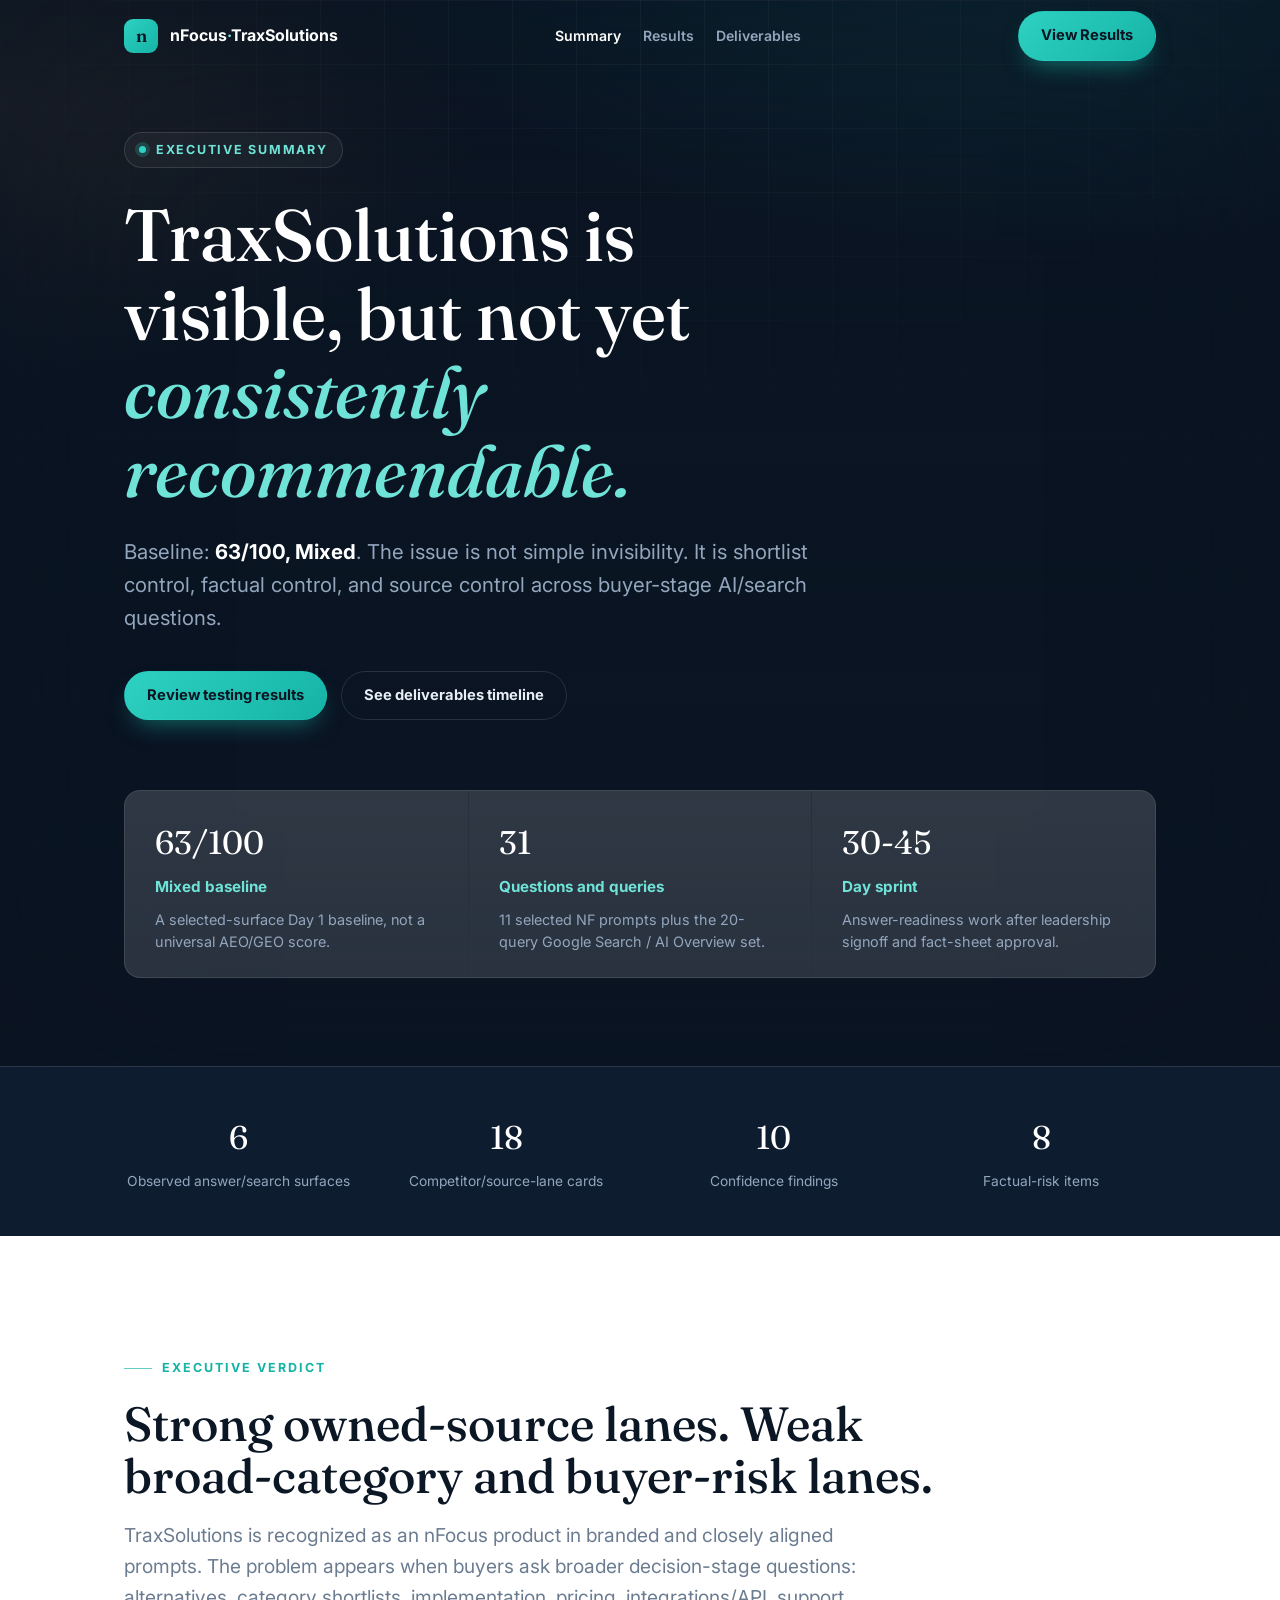
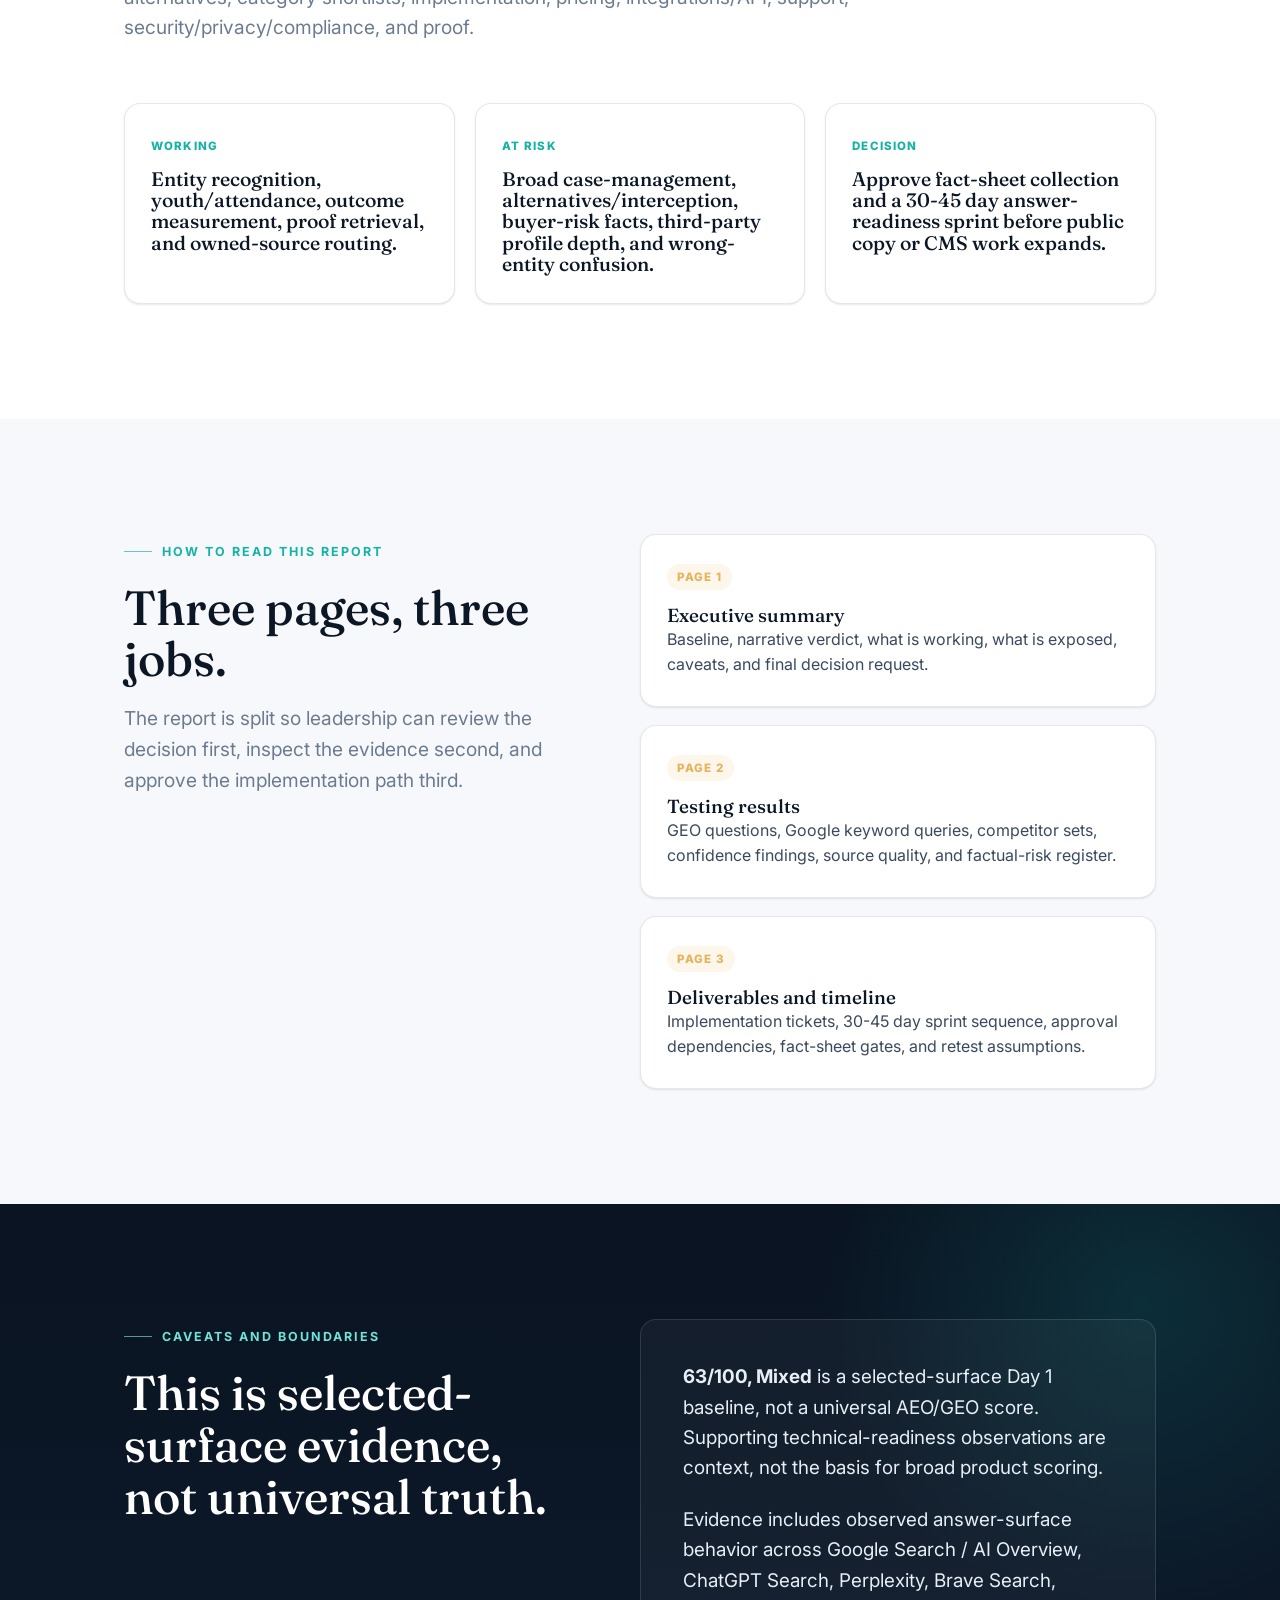
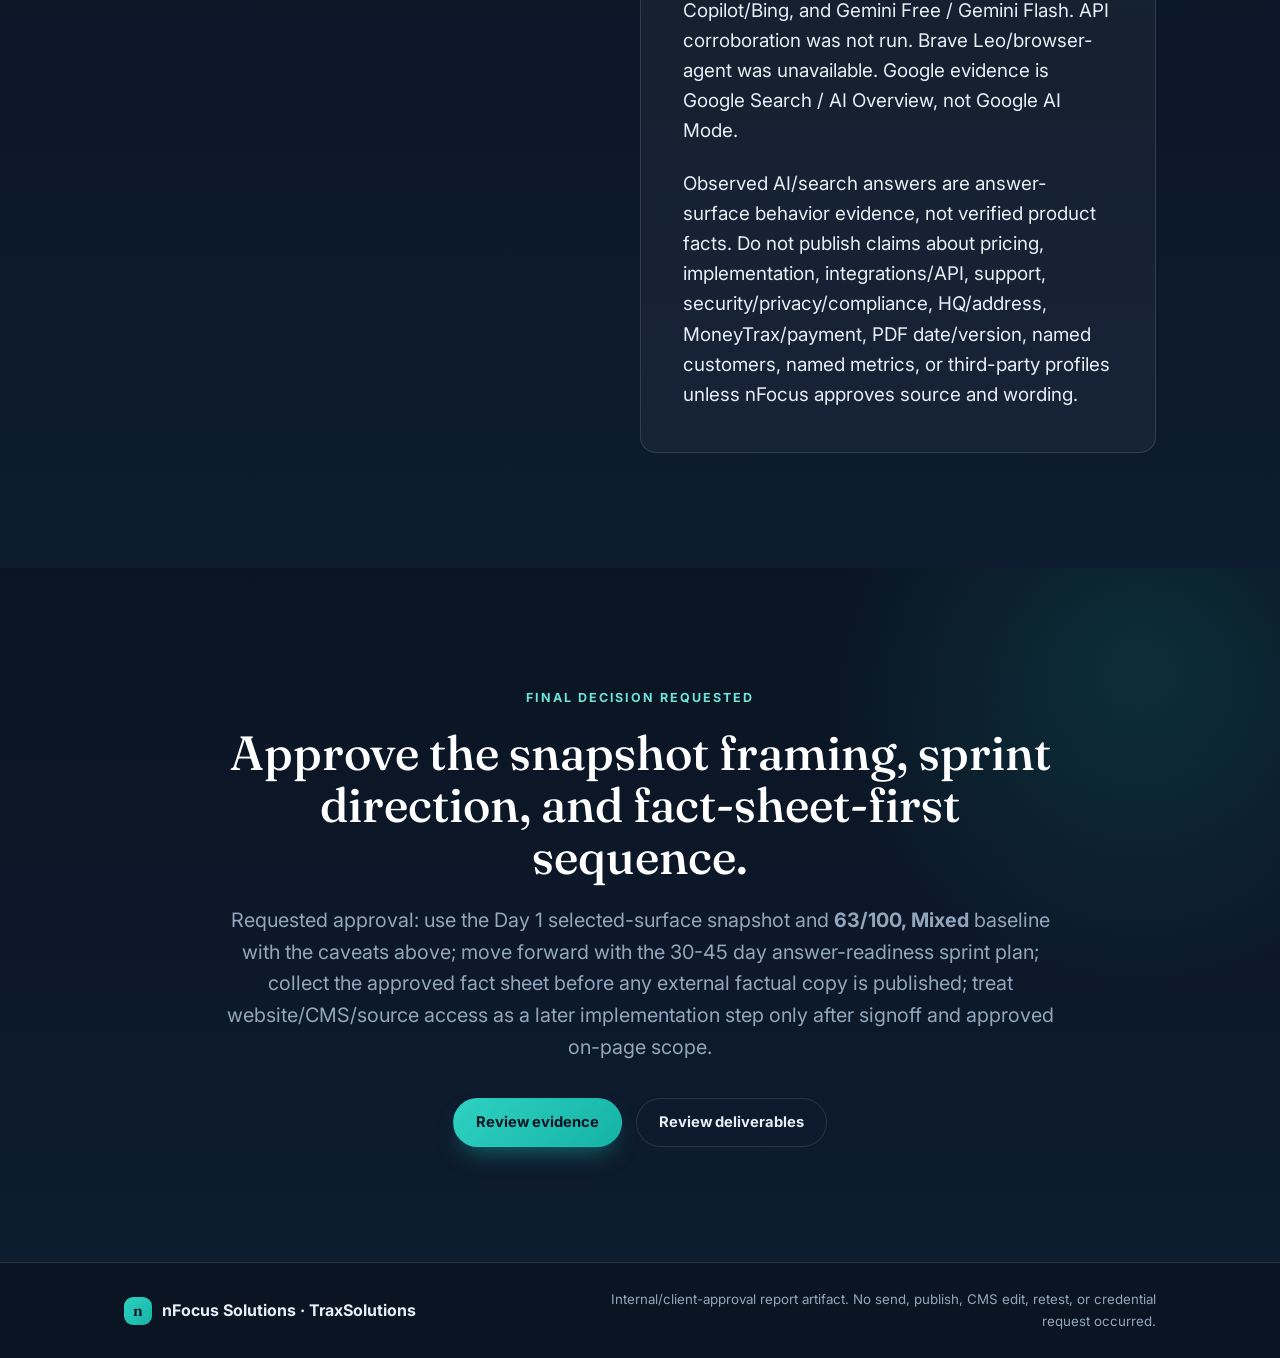
==== commit 8206d780: "Split report site into three pages" ====
--- a/index.html
+++ b/index.html
@@ -3,8 +3,8 @@
 <head>
   <meta charset="UTF-8" />
   <meta name="viewport" content="width=device-width, initial-scale=1.0" />
-  <title>TraxSolutions Day 1 AEO/GEO Report</title>
-  <meta name="description" content="TraxSolutions Day 1 selected-surface AEO/GEO report with prompt set, Google query set, competitor landscape, risks, source quality, and sprint plan." />
+  <title>TraxSolutions Day 1 AEO/GEO Executive Summary</title>
+  <meta name="description" content="Executive summary for the TraxSolutions Day 1 selected-surface AEO/GEO report." />
   <link rel="icon" href="favicon.svg" type="image/svg+xml" />
   <link rel="preconnect" href="https://fonts.googleapis.com" />
   <link rel="preconnect" href="https://fonts.gstatic.com" crossorigin />
@@ -14,18 +14,16 @@
 <body>
   <header class="nav" id="nav">
     <div class="container nav__inner">
-      <a class="brand" href="#top" aria-label="TraxSolutions Day 1 report home">
+      <a class="brand" href="index.html" aria-label="TraxSolutions Day 1 report home">
         <span class="brand__mark">n</span>
         <span class="brand__name">nFocus<span>&middot;</span>TraxSolutions</span>
       </a>
       <nav class="nav__links" aria-label="Report navigation">
-        <a href="#questions">Questions</a>
-        <a href="#competitors">Competitors</a>
-        <a href="#findings">Findings</a>
-        <a href="#risks">Risks</a>
-        <a href="#plan">Plan</a>
+        <a aria-current="page" href="index.html">Summary</a>
+        <a href="results.html">Results</a>
+        <a href="deliverables.html">Deliverables</a>
       </nav>
-      <a class="btn btn--primary" href="#decision">Decision</a>
+      <a class="btn btn--primary" href="results.html">View Results</a>
     </div>
   </header>
 
@@ -41,28 +39,28 @@
         <div class="hero__overlay hero__overlay--grid"></div>
       </div>
       <div class="container hero__content">
-        <div class="hero__eyebrow"><span class="hero__dot"></span> Day 1 selected-surface AEO/GEO report</div>
+        <div class="hero__eyebrow"><span class="hero__dot"></span> Executive summary</div>
         <h1 id="hero-title" class="hero__title">TraxSolutions is visible, but not yet <em>consistently recommendable.</em></h1>
         <p class="hero__statement">Baseline: <strong>63/100, Mixed</strong>. The issue is not simple invisibility. It is shortlist control, factual control, and source control across buyer-stage AI/search questions.</p>
         <div class="hero__actions">
-          <a class="btn btn--primary" href="#questions">See the prompt set</a>
-          <a class="btn btn--ghost" href="#plan">Review sprint plan</a>
+          <a class="btn btn--primary" href="results.html">Review testing results</a>
+          <a class="btn btn--ghost" href="deliverables.html">See deliverables timeline</a>
         </div>
         <div class="hero__outcomes" aria-label="Report facts">
           <article class="outcome reveal">
+            <div class="outcome__stat">63/100</div>
+            <div class="outcome__label">Mixed baseline</div>
+            <p class="outcome__note">A selected-surface Day 1 baseline, not a universal AEO/GEO score.</p>
+          </article>
+          <article class="outcome reveal">
             <div class="outcome__stat">31</div>
-            <div class="outcome__label">Questions and Google queries</div>
+            <div class="outcome__label">Questions and queries</div>
             <p class="outcome__note">11 selected NF prompts plus the 20-query Google Search / AI Overview set.</p>
           </article>
           <article class="outcome reveal">
-            <div class="outcome__stat">6</div>
-            <div class="outcome__label">Observed surfaces</div>
-            <p class="outcome__note">Google Search / AI Overview, ChatGPT Search, Perplexity, Brave Search, Copilot/Bing, and Gemini Free / Flash.</p>
-          </article>
-          <article class="outcome reveal">
-            <div class="outcome__stat">8</div>
-            <div class="outcome__label">Factual-risk items</div>
-            <p class="outcome__note">Buyer-risk gaps, wrong-entity sources, proof caveats, PDF handling, and payment routing.</p>
+            <div class="outcome__stat">30-45</div>
+            <div class="outcome__label">Day sprint</div>
+            <p class="outcome__note">Answer-readiness work after leadership signoff and fact-sheet approval.</p>
           </article>
         </div>
       </div>
@@ -70,14 +68,14 @@
 
     <section class="proof" aria-label="Report baseline metrics">
       <div class="container proof__inner">
-        <div class="proof__item reveal"><div class="proof__value">63/100</div><div class="proof__label">Selected-surface Day 1 baseline</div></div>
-        <div class="proof__item reveal"><div class="proof__value">11 + 20</div><div class="proof__label">NF prompts + Google queries</div></div>
+        <div class="proof__item reveal"><div class="proof__value">6</div><div class="proof__label">Observed answer/search surfaces</div></div>
+        <div class="proof__item reveal"><div class="proof__value">18</div><div class="proof__label">Competitor/source-lane cards</div></div>
         <div class="proof__item reveal"><div class="proof__value">10</div><div class="proof__label">Confidence findings</div></div>
-        <div class="proof__item reveal"><div class="proof__value">11</div><div class="proof__label">Implementation tickets</div></div>
+        <div class="proof__item reveal"><div class="proof__value">8</div><div class="proof__label">Factual-risk items</div></div>
       </div>
     </section>
 
-    <section class="section summary" id="verdict" aria-labelledby="verdict-title">
+    <section class="section summary" aria-labelledby="verdict-title">
       <div class="container report-lede">
         <div class="section-head">
           <span class="eyebrow">Executive verdict</span>
@@ -92,78 +90,34 @@
       </div>
     </section>
 
-    <section class="section questions" id="questions" aria-labelledby="questions-title">
-      <div class="container">
-        <div class="section-head">
-          <span class="eyebrow">Questions and keywords</span>
-          <h2 class="section-title" id="questions-title">The actual prompt and query set used for the report.</h2>
-          <p class="section-lead">This is the reporting core: the branded, category, comparison, proof, buyer-risk, source-routing, and Google AI Overview queries that shaped the Day 1 baseline.</p>
+    <section class="section split" aria-labelledby="read-title">
+      <div class="container split__grid">
+        <div>
+          <span class="eyebrow">How to read this report</span>
+          <h2 class="section-title" id="read-title">Three pages, three jobs.</h2>
+          <p class="section-lead">The report is split so leadership can review the decision first, inspect the evidence second, and approve the implementation path third.</p>
         </div>
-        <div class="table-wrap report-table">
-          <table>
-            <thead><tr><th>ID</th><th>Question / keyword query</th><th>Intent</th><th>Competitor set</th><th>Finding note</th></tr></thead>
-            <tbody id="promptRows"></tbody>
-          </table>
+        <div class="card-list">
+          <a class="feature reveal" href="index.html">
+            <span class="feature__tag">Page 1</span>
+            <h3>Executive summary</h3>
+            <p>Baseline, narrative verdict, what is working, what is exposed, caveats, and final decision request.</p>
+          </a>
+          <a class="feature reveal" href="results.html">
+            <span class="feature__tag">Page 2</span>
+            <h3>Testing results</h3>
+            <p>GEO questions, Google keyword queries, competitor sets, confidence findings, source quality, and factual-risk register.</p>
+          </a>
+          <a class="feature reveal" href="deliverables.html">
+            <span class="feature__tag">Page 3</span>
+            <h3>Deliverables and timeline</h3>
+            <p>Implementation tickets, 30-45 day sprint sequence, approval dependencies, fact-sheet gates, and retest assumptions.</p>
+          </a>
         </div>
       </div>
     </section>
 
-    <section class="section competitors" id="competitors" aria-labelledby="competitors-title">
-      <div class="container">
-        <div class="section-head">
-          <span class="eyebrow">Competitor landscape</span>
-          <h2 class="section-title" id="competitors-title">Who repeatedly frames the category around TraxSolutions.</h2>
-          <p class="section-lead">Competitors are not treated as verified product claims. This is a visibility map of the named alternative/category sets used in the prompt inventory.</p>
-        </div>
-        <div class="competitor-grid" id="competitorGrid"></div>
-      </div>
-    </section>
-
-    <section class="section findings" id="findings" aria-labelledby="findings-title">
-      <div class="container">
-        <div class="section-head">
-          <span class="eyebrow">Confidence findings</span>
-          <h2 class="section-title" id="findings-title">What the evidence supports with confidence labels.</h2>
-          <p class="section-lead">These are the report findings that should have been in the page from the start.</p>
-        </div>
-        <div class="finding-grid" id="confidenceGrid"></div>
-      </div>
-    </section>
-
-    <section class="section source-quality" id="sources" aria-labelledby="sources-title">
-      <div class="container">
-        <div class="section-head">
-          <span class="eyebrow">Source quality scoring</span>
-          <h2 class="section-title" id="sources-title">Owned sources help. Weak and wrong-entity sources create risk.</h2>
-          <p class="section-lead">The report distinguishes owned-site strength from directory noise, profile uncertainty, competitor-controlled sources, and wrong-entity source risk.</p>
-        </div>
-        <div class="source-score-list" id="sourceRows"></div>
-      </div>
-    </section>
-
-    <section class="section risk" id="risks" aria-labelledby="risks-title">
-      <div class="container">
-        <div class="section-head">
-          <span class="eyebrow">Factual-risk register</span>
-          <h2 class="section-title" id="risks-title">Where answer systems can mislead buyers if owned facts stay incomplete.</h2>
-          <p class="section-lead">These are answer-surface behavior risks, not verified product facts. They are the reason the fact sheet comes before public copy.</p>
-        </div>
-        <div class="risk-list" id="riskRows"></div>
-      </div>
-    </section>
-
-    <section class="section plan" id="plan" aria-labelledby="plan-title">
-      <div class="container">
-        <div class="section-head">
-          <span class="eyebrow">30-45 day answer-readiness sprint</span>
-          <h2 class="section-title" id="plan-title">The implementation tickets behind the recommendation.</h2>
-          <p class="section-lead">The sprint is not generic. It maps directly to the observed risks, prompt gaps, source-quality issues, and technical extraction blockers.</p>
-        </div>
-        <div class="ticket-list" id="ticketRows"></div>
-      </div>
-    </section>
-
-    <section class="section guardrails" id="guardrails" aria-labelledby="guardrails-title">
+    <section class="section guardrails" aria-labelledby="guardrails-title">
       <div class="container guardrails__grid">
         <div>
           <span class="eyebrow">Caveats and boundaries</span>
@@ -177,17 +131,14 @@
       </div>
     </section>
 
-    <section class="section decision" id="decision" aria-labelledby="decision-title">
+    <section class="section decision" aria-labelledby="decision-title">
       <div class="container decision__inner">
         <span class="eyebrow">Final decision requested</span>
-        <h2 class="section-title" id="decision-title">Approve fact-sheet collection and the scoped answer-readiness sprint.</h2>
+        <h2 class="section-title" id="decision-title">Approve the snapshot framing, sprint direction, and fact-sheet-first sequence.</h2>
         <p class="next__lead">Requested approval: use the Day 1 selected-surface snapshot and <strong>63/100, Mixed</strong> baseline with the caveats above; move forward with the 30-45 day answer-readiness sprint plan; collect the approved fact sheet before any external factual copy is published; treat website/CMS/source access as a later implementation step only after signoff and approved on-page scope.</p>
-        <div class="chips decision-chips">
-          <span>Pricing policy</span><span>Implementation / setup</span><span>Support model</span><span>Security / privacy / compliance</span><span>Integrations / API</span><span>Migration / import</span><span>HQ / entity details</span><span>Payment naming</span><span>PDF handling</span><span>Named customers</span><span>Outcome metrics</span>
-        </div>
         <div class="decision__actions">
-          <a class="btn btn--primary" href="#questions">Back to report data</a>
-          <a class="btn btn--ghost" href="#top">Return to snapshot</a>
+          <a class="btn btn--primary" href="results.html">Review evidence</a>
+          <a class="btn btn--ghost" href="deliverables.html">Review deliverables</a>
         </div>
       </div>
     </section>
--- a/styles.css
+++ b/styles.css
@@ -132,6 +132,7 @@
   transition: color 0.2s var(--ease);
 }
 .nav__links a:hover { color: var(--white); }
+.nav__links a[aria-current="page"] { color: var(--white); }
 
 .btn {
   display: inline-flex;
@@ -253,6 +254,49 @@
 .outcome__label { margin-top: 6px; color: var(--teal-300); font-weight: 700; font-size: 0.95rem; }
 .outcome__note { margin-top: 10px; color: var(--text-on-dark-muted); font-size: 0.9rem; line-height: 1.5; }
 
+.page-hero {
+  background:
+    linear-gradient(180deg, rgba(10, 20, 34, 0.96), rgba(14, 28, 48, 0.98)),
+    linear-gradient(90deg, rgba(21, 179, 166, 0.08), transparent 42%),
+    var(--ink-900);
+  color: var(--text-on-dark);
+  padding-top: clamp(132px, 14vw, 178px);
+  padding-bottom: clamp(62px, 9vw, 116px);
+  position: relative;
+  overflow: hidden;
+}
+.page-hero::before {
+  content: "";
+  position: absolute;
+  inset: 0;
+  background-image: linear-gradient(var(--line-dark) 1px, transparent 1px), linear-gradient(90deg, var(--line-dark) 1px, transparent 1px);
+  background-size: 64px 64px;
+  -webkit-mask-image: radial-gradient(80% 70% at 18% 0%, #000 0%, transparent 74%);
+  mask-image: radial-gradient(80% 70% at 18% 0%, #000 0%, transparent 74%);
+  opacity: 0.38;
+}
+.page-hero::after {
+  content: "";
+  position: absolute;
+  inset: auto 0 0 0;
+  height: 1px;
+  background: var(--line-dark);
+}
+.page-hero__inner { position: relative; z-index: 1; }
+.page-hero .eyebrow { color: var(--teal-300); }
+.page-hero .eyebrow::before { background: var(--teal-300); }
+.page-title {
+  color: var(--white);
+  font-size: clamp(2.25rem, 5vw, 4.2rem);
+  max-width: 16ch;
+}
+.page-lead {
+  margin-top: 24px;
+  max-width: 68ch;
+  color: var(--text-on-dark-muted);
+  font-size: clamp(1.05rem, 1.7vw, 1.25rem);
+}
+
 .proof {
   background: var(--ink-800);
   border-top: 1px solid var(--line-dark);
@@ -263,6 +307,7 @@
 .proof__item { text-align: center; }
 .proof__value { font-family: var(--font-display); font-size: clamp(1.35rem, 2.8vw, 2.05rem); color: var(--white); }
 .proof__label { margin-top: 6px; font-size: 0.86rem; color: var(--text-on-dark-muted); }
+.hero__outcomes .reveal, .proof .reveal { opacity: 1; transform: none; }
 
 .summary { background: var(--white); }
 .summary__grid, .split__grid, .guardrails__grid {
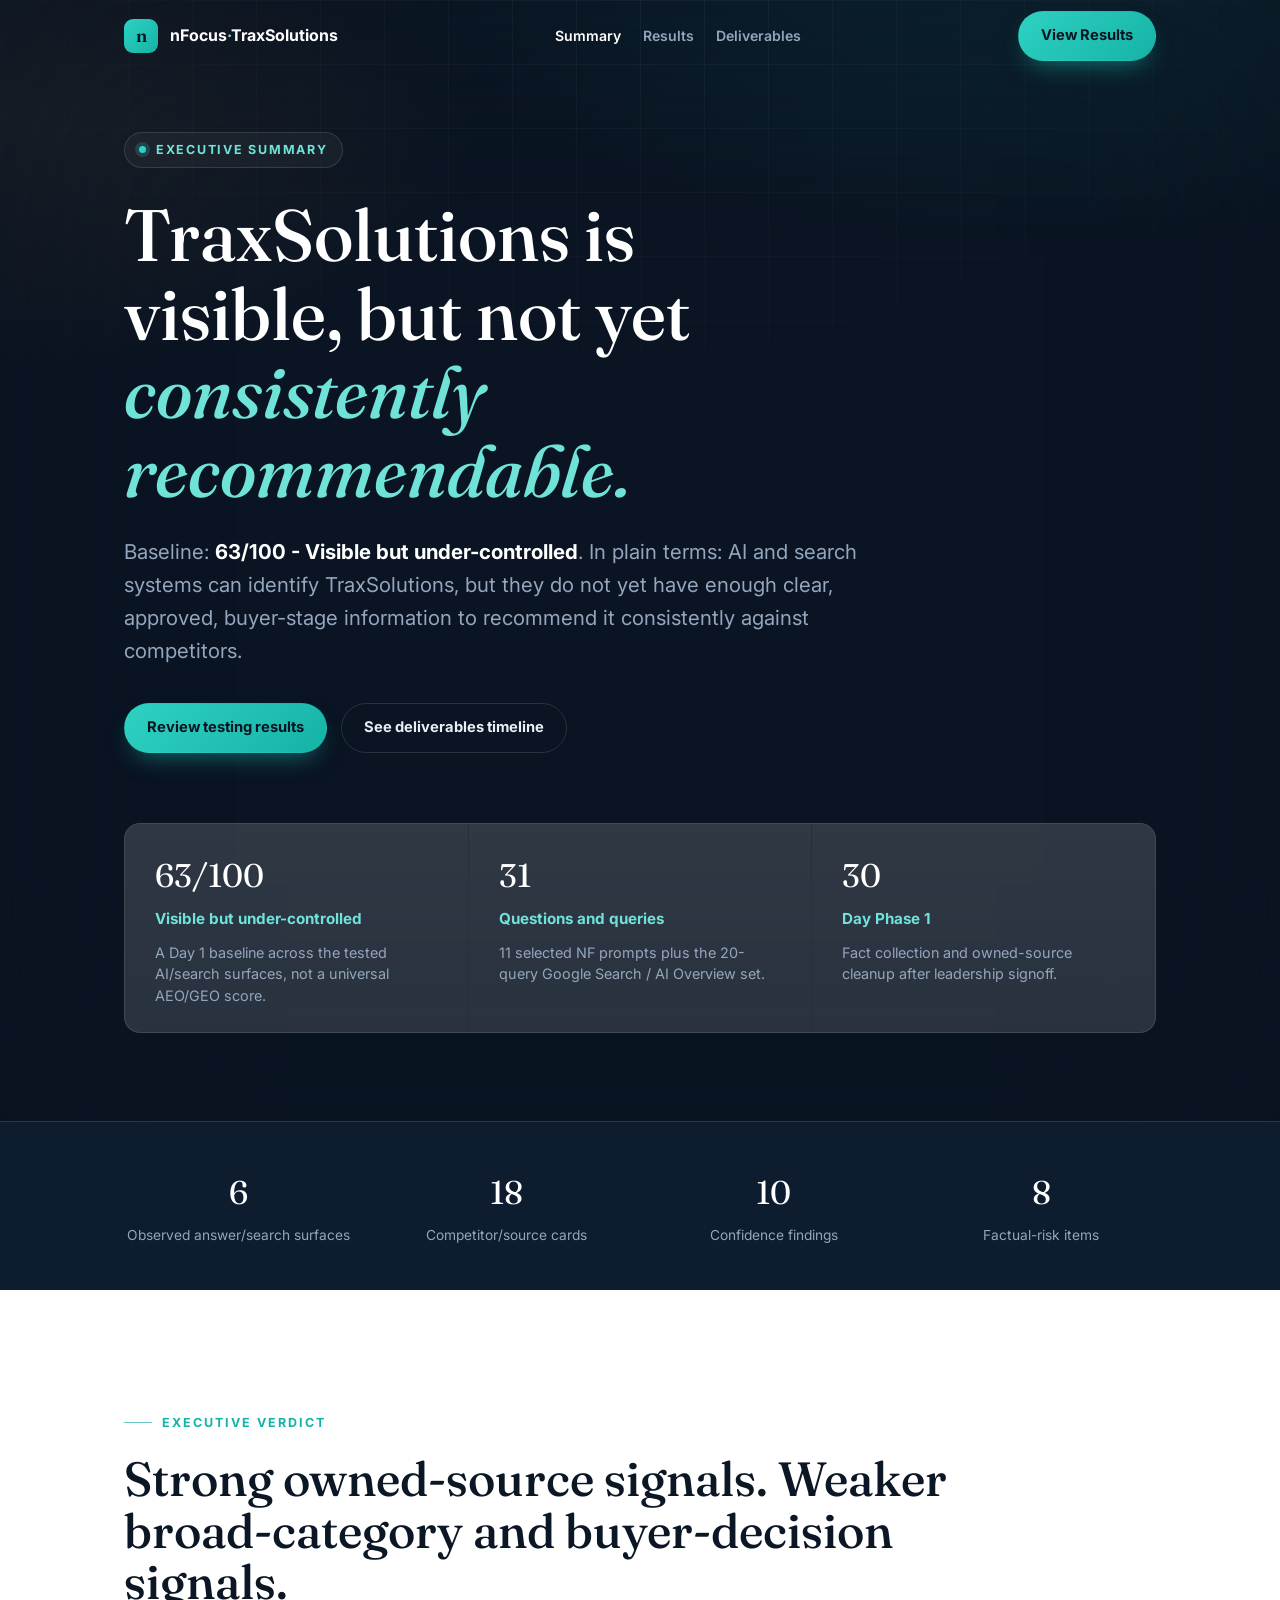
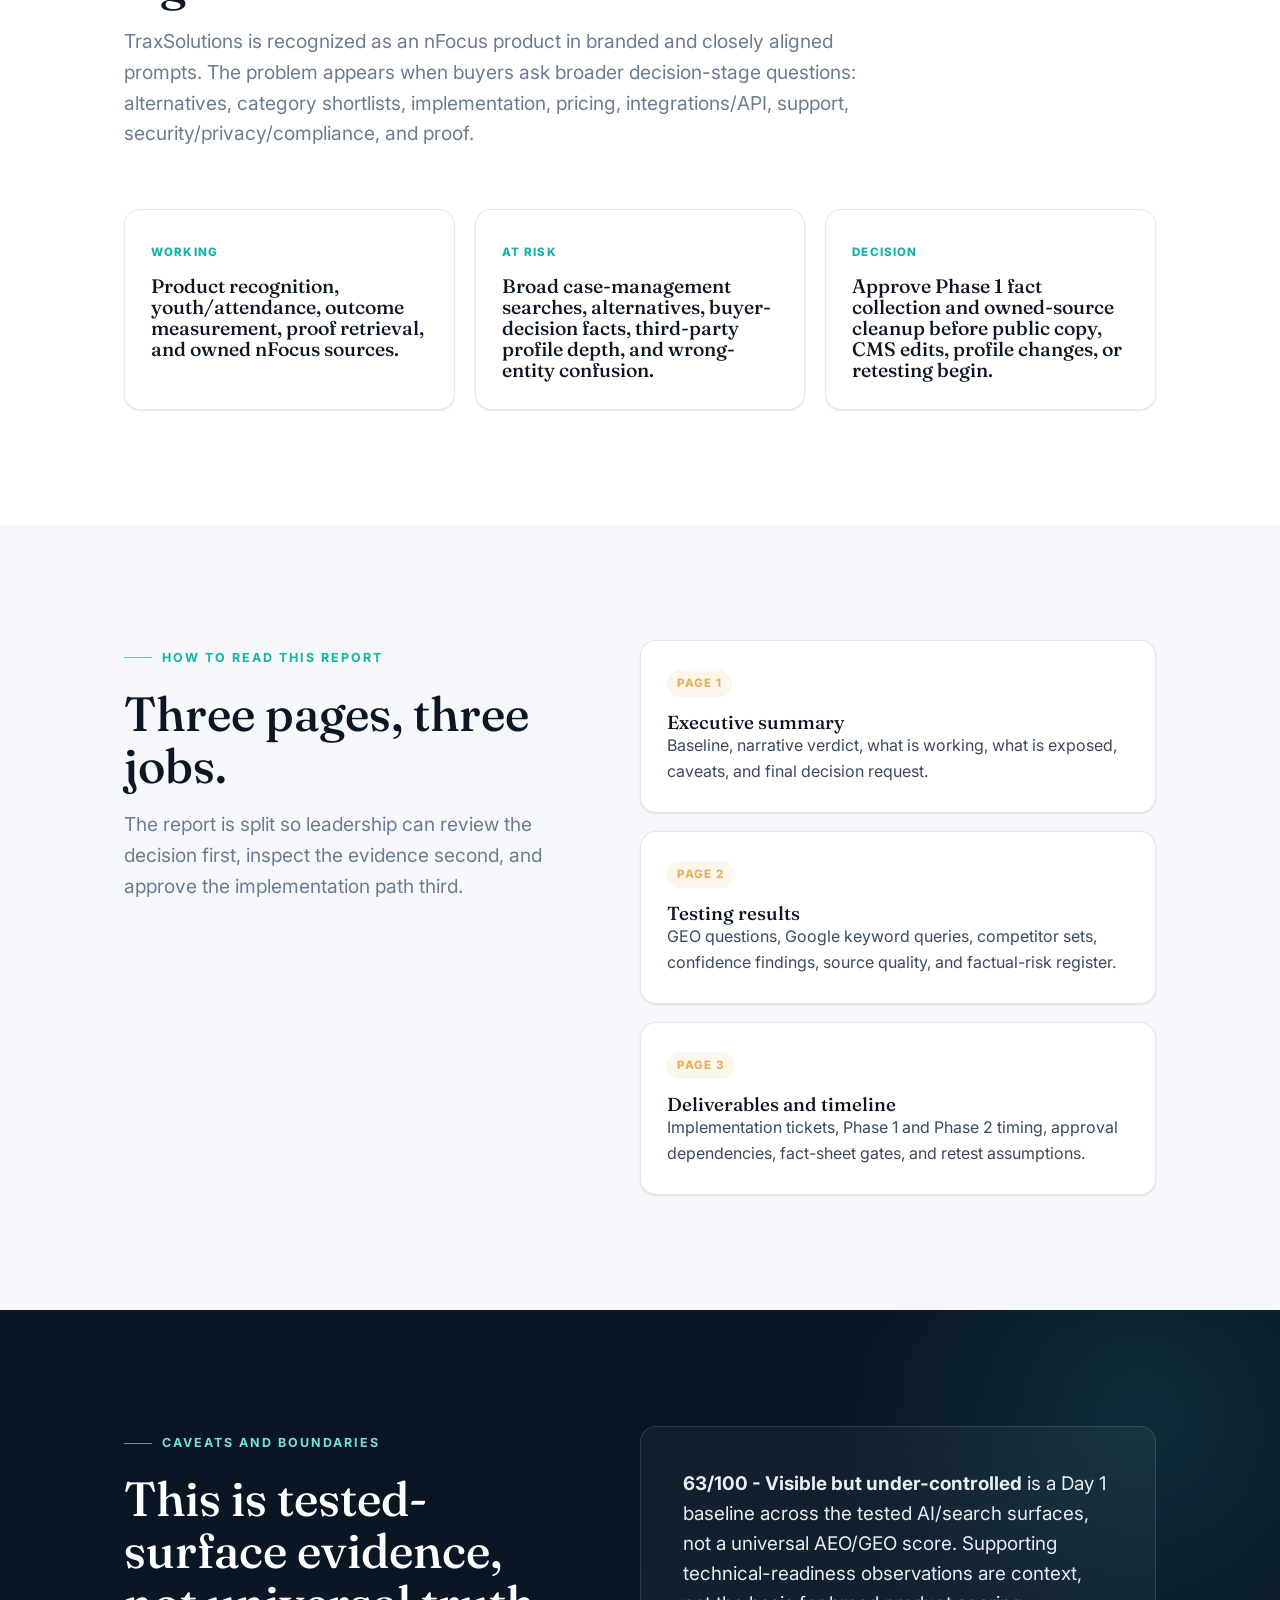
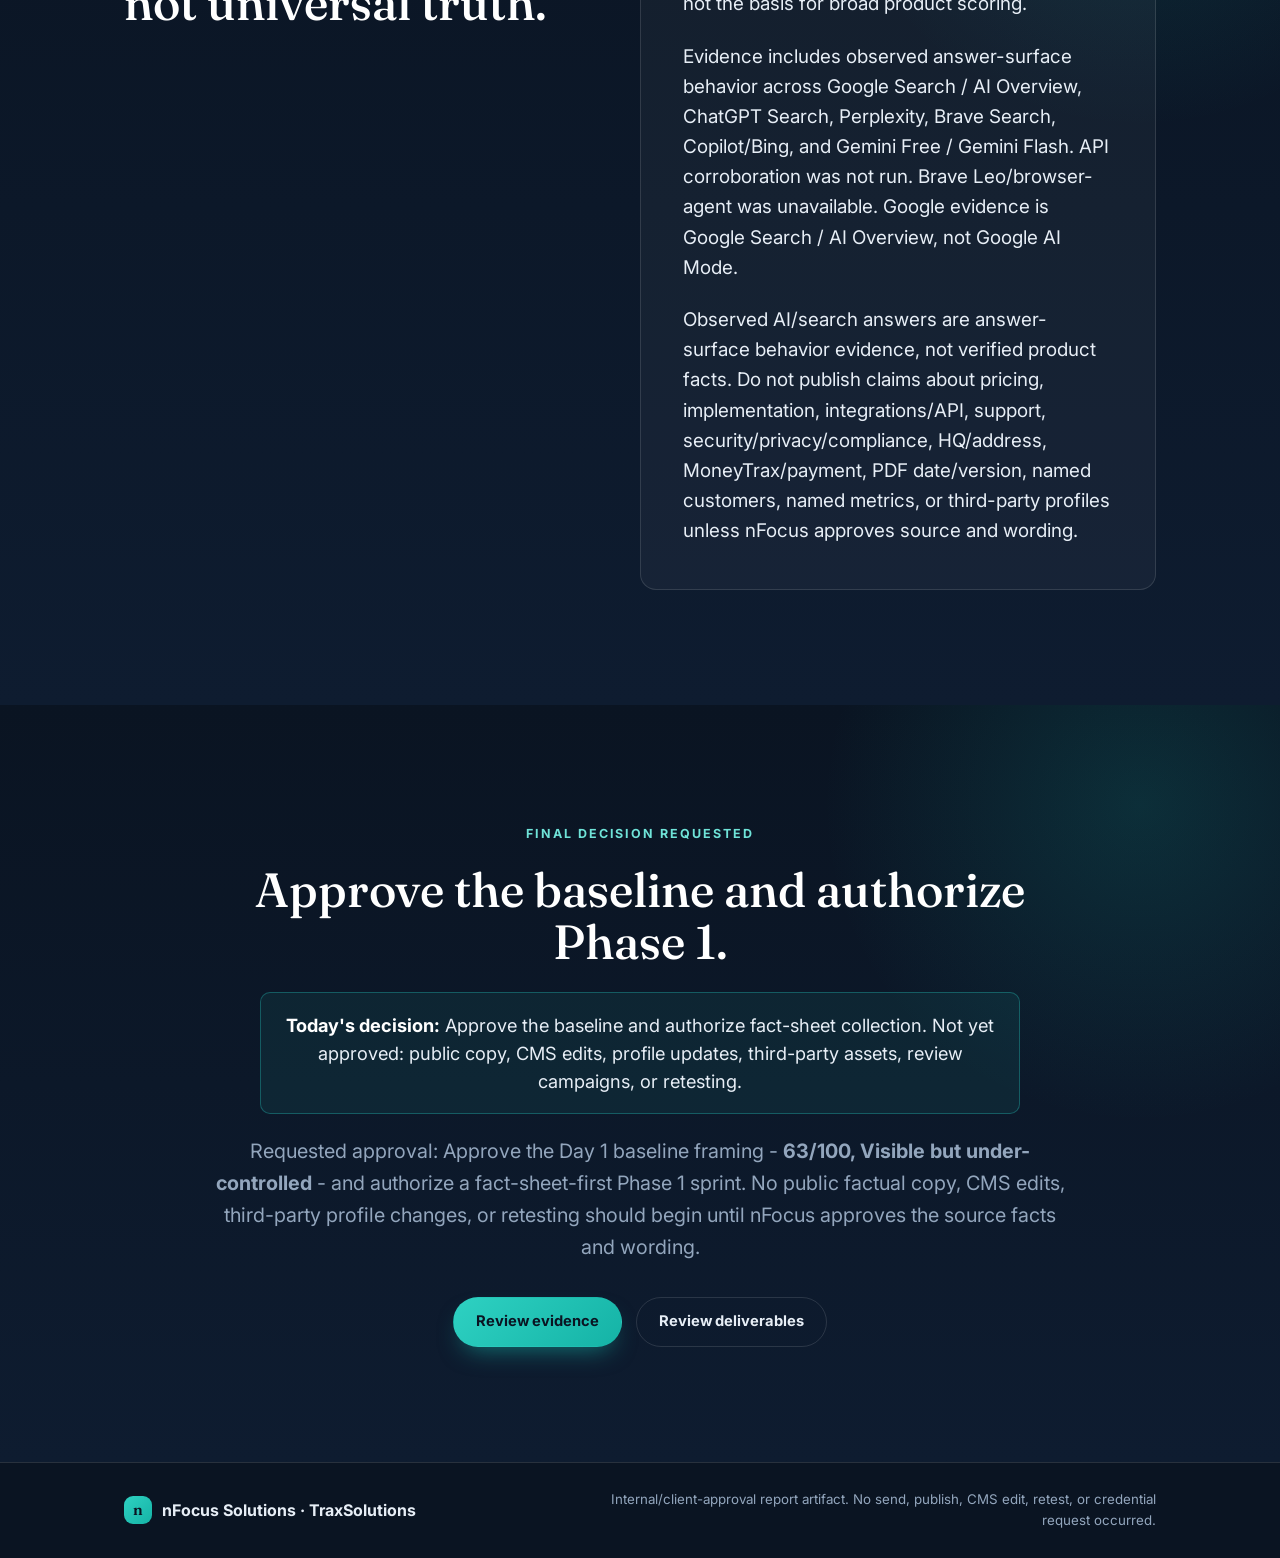
==== commit b299a047: "Polish client approval framing" ====
--- a/index.html
+++ b/index.html
@@ -4,7 +4,7 @@
   <meta charset="UTF-8" />
   <meta name="viewport" content="width=device-width, initial-scale=1.0" />
   <title>TraxSolutions Day 1 AEO/GEO Executive Summary</title>
-  <meta name="description" content="Executive summary for the TraxSolutions Day 1 selected-surface AEO/GEO report." />
+  <meta name="description" content="Executive summary for the TraxSolutions Day 1 AEO/GEO report." />
   <link rel="icon" href="favicon.svg" type="image/svg+xml" />
   <link rel="preconnect" href="https://fonts.googleapis.com" />
   <link rel="preconnect" href="https://fonts.gstatic.com" crossorigin />
@@ -31,7 +31,7 @@
     <section class="hero" aria-labelledby="hero-title">
       <div class="hero__media" aria-hidden="true">
         <video class="hero__video" autoplay muted loop playsinline preload="metadata">
-          <source src="Hero2.mp4" type="video/mp4" />
+          <source src="AEO-Hero.mp4" type="video/mp4" />
         </video>
         <div class="hero__overlay hero__overlay--dark"></div>
         <div class="hero__overlay hero__overlay--teal"></div>
@@ -41,7 +41,7 @@
       <div class="container hero__content">
         <div class="hero__eyebrow"><span class="hero__dot"></span> Executive summary</div>
         <h1 id="hero-title" class="hero__title">TraxSolutions is visible, but not yet <em>consistently recommendable.</em></h1>
-        <p class="hero__statement">Baseline: <strong>63/100, Mixed</strong>. The issue is not simple invisibility. It is shortlist control, factual control, and source control across buyer-stage AI/search questions.</p>
+        <p class="hero__statement">Baseline: <strong>63/100 - Visible but under-controlled</strong>. In plain terms: AI and search systems can identify TraxSolutions, but they do not yet have enough clear, approved, buyer-stage information to recommend it consistently against competitors.</p>
         <div class="hero__actions">
           <a class="btn btn--primary" href="results.html">Review testing results</a>
           <a class="btn btn--ghost" href="deliverables.html">See deliverables timeline</a>
@@ -49,8 +49,8 @@
         <div class="hero__outcomes" aria-label="Report facts">
           <article class="outcome reveal">
             <div class="outcome__stat">63/100</div>
-            <div class="outcome__label">Mixed baseline</div>
-            <p class="outcome__note">A selected-surface Day 1 baseline, not a universal AEO/GEO score.</p>
+            <div class="outcome__label">Visible but under-controlled</div>
+            <p class="outcome__note">A Day 1 baseline across the tested AI/search surfaces, not a universal AEO/GEO score.</p>
           </article>
           <article class="outcome reveal">
             <div class="outcome__stat">31</div>
@@ -58,9 +58,9 @@
             <p class="outcome__note">11 selected NF prompts plus the 20-query Google Search / AI Overview set.</p>
           </article>
           <article class="outcome reveal">
-            <div class="outcome__stat">30-45</div>
-            <div class="outcome__label">Day sprint</div>
-            <p class="outcome__note">Answer-readiness work after leadership signoff and fact-sheet approval.</p>
+            <div class="outcome__stat">30</div>
+            <div class="outcome__label">Day Phase 1</div>
+            <p class="outcome__note">Fact collection and owned-source cleanup after leadership signoff.</p>
           </article>
         </div>
       </div>
@@ -69,7 +69,7 @@
     <section class="proof" aria-label="Report baseline metrics">
       <div class="container proof__inner">
         <div class="proof__item reveal"><div class="proof__value">6</div><div class="proof__label">Observed answer/search surfaces</div></div>
-        <div class="proof__item reveal"><div class="proof__value">18</div><div class="proof__label">Competitor/source-lane cards</div></div>
+        <div class="proof__item reveal"><div class="proof__value">18</div><div class="proof__label">Competitor/source cards</div></div>
         <div class="proof__item reveal"><div class="proof__value">10</div><div class="proof__label">Confidence findings</div></div>
         <div class="proof__item reveal"><div class="proof__value">8</div><div class="proof__label">Factual-risk items</div></div>
       </div>
@@ -79,13 +79,13 @@
       <div class="container report-lede">
         <div class="section-head">
           <span class="eyebrow">Executive verdict</span>
-          <h2 class="section-title" id="verdict-title">Strong owned-source lanes. Weak broad-category and buyer-risk lanes.</h2>
+          <h2 class="section-title" id="verdict-title">Strong owned-source signals. Weaker broad-category and buyer-decision signals.</h2>
           <p class="section-lead">TraxSolutions is recognized as an nFocus product in branded and closely aligned prompts. The problem appears when buyers ask broader decision-stage questions: alternatives, category shortlists, implementation, pricing, integrations/API, support, security/privacy/compliance, and proof.</p>
         </div>
         <div class="verdict-grid">
-          <article class="verdict-card reveal"><span>Working</span><h3>Entity recognition, youth/attendance, outcome measurement, proof retrieval, and owned-source routing.</h3></article>
-          <article class="verdict-card reveal"><span>At risk</span><h3>Broad case-management, alternatives/interception, buyer-risk facts, third-party profile depth, and wrong-entity confusion.</h3></article>
-          <article class="verdict-card reveal"><span>Decision</span><h3>Approve fact-sheet collection and a 30-45 day answer-readiness sprint before public copy or CMS work expands.</h3></article>
+          <article class="verdict-card reveal"><span>Working</span><h3>Product recognition, youth/attendance, outcome measurement, proof retrieval, and owned nFocus sources.</h3></article>
+          <article class="verdict-card reveal"><span>At risk</span><h3>Broad case-management searches, alternatives, buyer-decision facts, third-party profile depth, and wrong-entity confusion.</h3></article>
+          <article class="verdict-card reveal"><span>Decision</span><h3>Approve Phase 1 fact collection and owned-source cleanup before public copy, CMS edits, profile changes, or retesting begin.</h3></article>
         </div>
       </div>
     </section>
@@ -111,7 +111,7 @@
           <a class="feature reveal" href="deliverables.html">
             <span class="feature__tag">Page 3</span>
             <h3>Deliverables and timeline</h3>
-            <p>Implementation tickets, 30-45 day sprint sequence, approval dependencies, fact-sheet gates, and retest assumptions.</p>
+            <p>Implementation tickets, Phase 1 and Phase 2 timing, approval dependencies, fact-sheet gates, and retest assumptions.</p>
           </a>
         </div>
       </div>
@@ -121,10 +121,10 @@
       <div class="container guardrails__grid">
         <div>
           <span class="eyebrow">Caveats and boundaries</span>
-          <h2 class="section-title" id="guardrails-title">This is selected-surface evidence, not universal truth.</h2>
+          <h2 class="section-title" id="guardrails-title">This is tested-surface evidence, not universal truth.</h2>
         </div>
         <div class="guardrail-panel reveal">
-          <p><strong>63/100, Mixed</strong> is a selected-surface Day 1 baseline, not a universal AEO/GEO score. Supporting technical-readiness observations are context, not the basis for broad product scoring.</p>
+          <p><strong>63/100 - Visible but under-controlled</strong> is a Day 1 baseline across the tested AI/search surfaces, not a universal AEO/GEO score. Supporting technical-readiness observations are context, not the basis for broad product scoring.</p>
           <p>Evidence includes observed answer-surface behavior across Google Search / AI Overview, ChatGPT Search, Perplexity, Brave Search, Copilot/Bing, and Gemini Free / Gemini Flash. API corroboration was not run. Brave Leo/browser-agent was unavailable. Google evidence is Google Search / AI Overview, not Google AI Mode.</p>
           <p>Observed AI/search answers are answer-surface behavior evidence, not verified product facts. Do not publish claims about pricing, implementation, integrations/API, support, security/privacy/compliance, HQ/address, MoneyTrax/payment, PDF date/version, named customers, named metrics, or third-party profiles unless nFocus approves source and wording.</p>
         </div>
@@ -134,8 +134,11 @@
     <section class="section decision" aria-labelledby="decision-title">
       <div class="container decision__inner">
         <span class="eyebrow">Final decision requested</span>
-        <h2 class="section-title" id="decision-title">Approve the snapshot framing, sprint direction, and fact-sheet-first sequence.</h2>
-        <p class="next__lead">Requested approval: use the Day 1 selected-surface snapshot and <strong>63/100, Mixed</strong> baseline with the caveats above; move forward with the 30-45 day answer-readiness sprint plan; collect the approved fact sheet before any external factual copy is published; treat website/CMS/source access as a later implementation step only after signoff and approved on-page scope.</p>
+        <h2 class="section-title" id="decision-title">Approve the baseline and authorize Phase 1.</h2>
+        <div class="decision-note reveal">
+          <strong>Today's decision:</strong> Approve the baseline and authorize fact-sheet collection. Not yet approved: public copy, CMS edits, profile updates, third-party assets, review campaigns, or retesting.
+        </div>
+        <p class="next__lead">Requested approval: Approve the Day 1 baseline framing - <strong>63/100, Visible but under-controlled</strong> - and authorize a fact-sheet-first Phase 1 sprint. No public factual copy, CMS edits, third-party profile changes, or retesting should begin until nFocus approves the source facts and wording.</p>
         <div class="decision__actions">
           <a class="btn btn--primary" href="results.html">Review evidence</a>
           <a class="btn btn--ghost" href="deliverables.html">Review deliverables</a>
--- a/styles.css
+++ b/styles.css
@@ -41,6 +41,7 @@
   line-height: 1.6;
   -webkit-font-smoothing: antialiased;
   text-rendering: optimizeLegibility;
+  overflow-x: clip;
 }
 h1, h2, h3, h4 {
   font-family: var(--font-display);
@@ -402,6 +403,38 @@
 .stream h3 { color: var(--white); font-size: 1.32rem; margin-bottom: 8px; }
 .stream p { color: var(--text-on-dark-muted); max-width: 78ch; }
 
+.authority { background: var(--paper); }
+.authority-grid {
+  display: grid;
+  grid-template-columns: repeat(3, 1fr);
+  gap: 20px;
+}
+.authority-card {
+  min-height: 246px;
+  background: var(--white);
+  border: 1px solid var(--line);
+  border-radius: var(--radius);
+  padding: 28px 26px;
+  box-shadow: var(--shadow-sm);
+}
+.authority-card span {
+  display: inline-grid;
+  place-items: center;
+  width: 42px;
+  height: 42px;
+  margin-bottom: 20px;
+  border-radius: var(--radius-sm);
+  background: linear-gradient(135deg, var(--teal-400), var(--teal-500));
+  color: var(--ink-900);
+  font-weight: 800;
+}
+.authority-card h3 { font-size: 1.2rem; }
+.authority-card p {
+  margin-top: 12px;
+  color: var(--text-body);
+  font-size: 0.96rem;
+}
+
 .timeline { background: var(--white); }
 .roadmap {
   position: relative;
@@ -472,6 +505,18 @@
   color: var(--text-on-dark-muted);
   font-size: clamp(1.05rem, 1.7vw, 1.24rem);
 }
+.decision-note {
+  margin: 24px auto 0;
+  max-width: 760px;
+  padding: 18px 20px;
+  border: 1px solid rgba(39, 206, 195, 0.32);
+  border-radius: var(--radius-sm);
+  background: rgba(39, 206, 195, 0.08);
+  color: var(--text-on-dark);
+  font-size: clamp(1rem, 1.45vw, 1.14rem);
+  line-height: 1.55;
+}
+.decision-note strong { color: var(--white); }
 .decision__actions { margin-top: 34px; display: flex; justify-content: center; flex-wrap: wrap; gap: 14px; }
 
 .footer { background: var(--ink-900); border-top: 1px solid var(--line-dark); color: var(--text-on-dark-muted); padding-block: 26px; }
@@ -505,42 +550,59 @@
 .verdict-card h3 { font-size: 1.22rem; }
 
 .questions { background: var(--paper); }
-.table-wrap {
-  width: 100%;
-  overflow-x: auto;
+.prompt-card-list {
+  display: grid;
+  gap: 14px;
+}
+.prompt-card {
+  display: grid;
+  grid-template-columns: 88px minmax(0, 1fr);
+  gap: 22px;
+  align-items: start;
+  background: var(--white);
   border: 1px solid var(--line);
   border-radius: var(--radius);
-  background: var(--white);
+  padding: 24px;
   box-shadow: var(--shadow-sm);
 }
-.report-table table {
-  width: 100%;
-  min-width: 1120px;
-  border-collapse: collapse;
-}
-.report-table th {
-  position: sticky;
-  top: 0;
-  z-index: 1;
-  background: var(--ink-800);
-  color: var(--text-on-dark);
-  text-align: left;
-  font-size: 0.76rem;
-  letter-spacing: 0.1em;
-  text-transform: uppercase;
-  padding: 16px;
-}
-.report-table td {
-  vertical-align: top;
-  padding: 18px 16px;
-  border-top: 1px solid var(--line);
+.prompt-card__id {
+  display: flex;
+  justify-content: flex-start;
+}
+.prompt-card__body {
+  min-width: 0;
+}
+.prompt-card__head {
+  display: flex;
+  align-items: flex-start;
+  justify-content: space-between;
+  gap: 18px;
+  margin-bottom: 12px;
+}
+.prompt-card__head h3 {
+  font-size: 1.22rem;
+  line-height: 1.25;
+  min-width: 0;
+  overflow-wrap: anywhere;
+}
+.prompt-card__head .mini-chip {
+  flex: 0 0 auto;
+  justify-self: start;
+}
+.prompt-card__meta {
+  display: flex;
+  flex-wrap: wrap;
+  gap: 8px 18px;
+  color: var(--text-muted);
+  font-size: 0.82rem;
+  line-height: 1.45;
+}
+.prompt-card__competitors {
+  margin-top: 12px;
+}
+.prompt-card p {
+  margin-top: 12px;
   color: var(--text-body);
-  font-size: 0.92rem;
-}
-.report-table td strong {
-  display: block;
-  color: var(--text-strong);
-  line-height: 1.35;
 }
 .row-id {
   display: inline-flex;
@@ -582,6 +644,8 @@
   font-size: 0.75rem;
   font-weight: 700;
   margin: 2px 4px 2px 0;
+  max-width: 100%;
+  overflow-wrap: anywhere;
 }
 
 .competitors {
@@ -614,6 +678,7 @@
 .competitor-card h3 {
   color: var(--white);
   font-size: 1.18rem;
+  overflow-wrap: anywhere;
 }
 .competitor-card__top span {
   white-space: nowrap;
@@ -697,6 +762,7 @@
 }
 .source-row h3, .risk-row h3, .ticket-row h3 {
   font-size: 1.24rem;
+  overflow-wrap: anywhere;
 }
 .source-row p, .risk-row p, .ticket-row p {
   color: var(--text-body);
@@ -729,8 +795,8 @@
 }
 
 .reveal {
-  opacity: 0;
-  transform: translateY(16px);
+  opacity: 1;
+  transform: none;
   transition: opacity 0.6s var(--ease), transform 0.6s var(--ease);
 }
 .reveal.is-visible { opacity: 1; transform: translateY(0); }
@@ -739,14 +805,16 @@
   .nav__links { display: none; }
   .issues { grid-template-columns: 1fr; }
   .summary__grid, .split__grid, .guardrails__grid { grid-template-columns: 1fr; gap: 34px; }
-  .verdict-grid, .competitor-grid, .finding-grid { grid-template-columns: 1fr; }
+  .verdict-grid, .competitor-grid, .finding-grid, .authority-grid { grid-template-columns: 1fr; }
 }
 @media (max-width: 760px) {
   .hero { min-height: auto; padding-top: 112px; }
+  .page-hero { padding-top: 148px; }
   .hero__outcomes, .proof__inner { grid-template-columns: 1fr; }
   .hero__video { filter: blur(3px) brightness(0.54) saturate(0.78); }
   .stream { grid-template-columns: 1fr; gap: 10px; }
-  .source-row, .risk-row, .ticket-row { grid-template-columns: 1fr; }
+  .prompt-card, .source-row, .risk-row, .ticket-row { grid-template-columns: 1fr; }
+  .prompt-card__head, .finding-card__meta, .ticket-row__head, .source-row__head { display: grid; gap: 10px; }
   .milestone { grid-template-columns: 24px 1fr; gap: 16px; }
   .milestone__summary { grid-column: 2; }
   .footer__inner { display: grid; }
